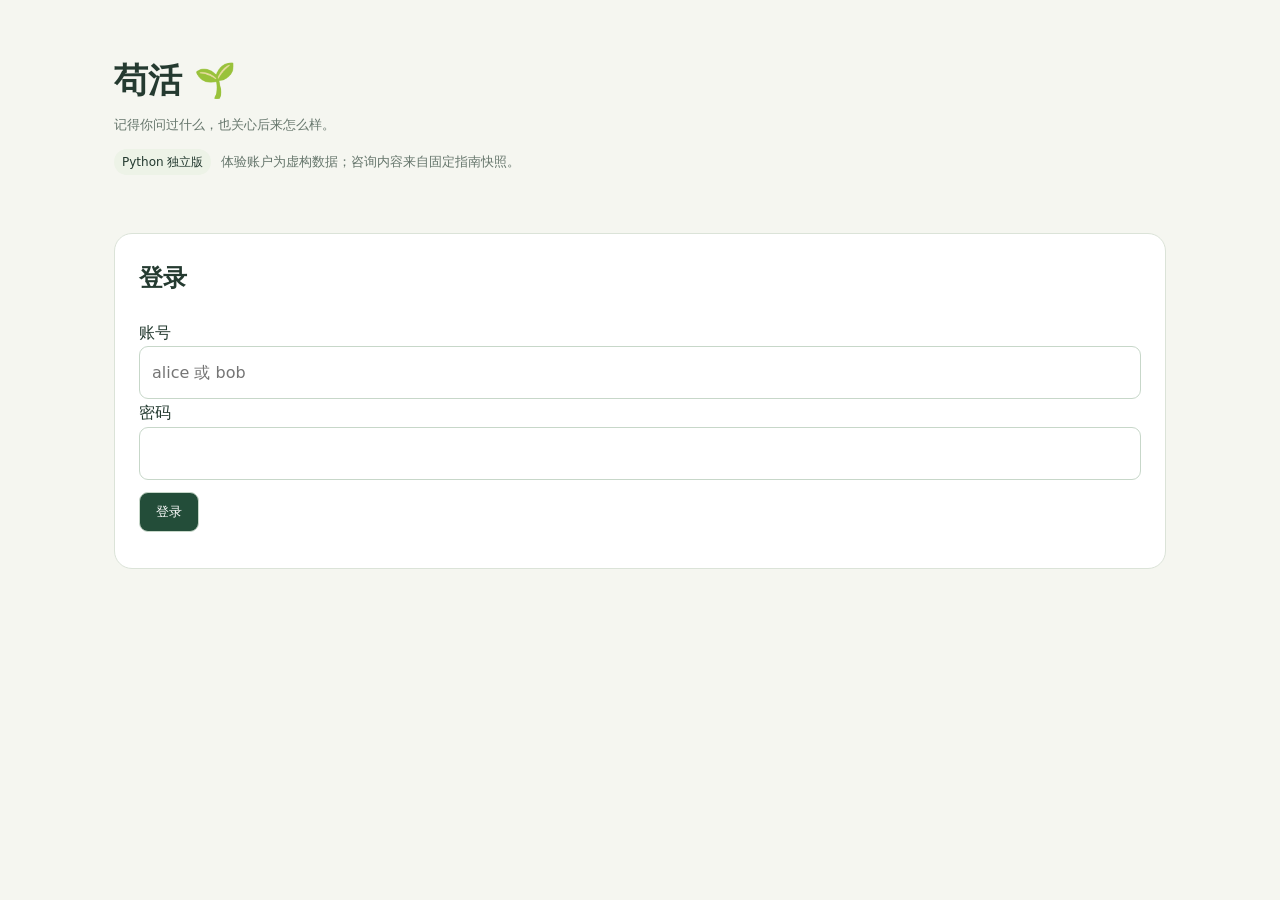
==== frontend/index.html @ 2ec7dc0a "Add standalone guide agent, team docs, CI and static preview Includes Python/FastAPI backend, two re" ====
<!doctype html>
<html lang="zh-CN"><meta charset="utf-8"><meta name="viewport" content="width=device-width,initial-scale=1">
<title>苟活 · 问题回访与会话记忆</title>
<style>
*{box-sizing:border-box}body{margin:0;background:#f5f6f0;color:#243a30;font:16px/1.7 system-ui,sans-serif}main{max-width:1100px;margin:28px auto;padding:24px}header{display:flex;justify-content:space-between;align-items:center;gap:20px}h1{font-size:34px;margin:0}h2{margin-top:0}small{color:#66766c}section{background:white;border:1px solid #dbe3d8;border-radius:18px;padding:24px;margin-top:22px}.grid{display:grid;grid-template-columns:1.15fr 1fr;gap:22px}button{padding:10px 16px;border:1px solid #c7d7c9;border-radius:9px;background:#eef5ea;color:#234d39;cursor:pointer}button.primary{background:#234d39;color:white}button:disabled{opacity:.5;cursor:wait}input,textarea,select{width:100%;padding:12px;font:inherit;border:1px solid #c7d7c9;border-radius:9px}textarea{min-height:90px}select{width:auto}.row{display:flex;gap:10px;align-items:center;flex-wrap:wrap;margin:12px 0}.row input{width:auto}#status{min-height:24px;color:#52634f}.memory,.followup{border-top:1px solid #e5ebe1;padding:14px 0}.pill{font-size:12px;background:#edf3e7;padding:3px 8px;border-radius:20px}label{display:block}a{color:#246c48}[hidden]{display:none!important}p{overflow-wrap:anywhere}@media(max-width:760px){main{margin:0;padding:16px}.grid{grid-template-columns:1fr}header{align-items:flex-start}h1{font-size:28px}}
</style>
<main><header><div><h1>苟活 🌱</h1><small>记得你问过什么，也关心后来怎么样。</small></div><div class="row"><span id="account"></span><button id="logout" hidden>退出登录</button></div></header>
<div class="row"><span class="pill">Python 独立版</span><small>体验账户为虚构数据；咨询内容来自固定指南快照。</small></div><div id="status" role="status"></div>
<section id="login"><h2>登录</h2><form id="loginform"><label for="username">账号</label><input id="username" autocomplete="username" placeholder="alice 或 bob"><label for="password">密码</label><input type="password" id="password" autocomplete="current-password"><div class="row"><button class="primary" type="submit">登录</button></div></form></section><div id="workspace" hidden><section><div class="row"><h2 style="margin:0">上次的问题，后来怎么样了？</h2><button id="refresh">刷新回访</button></div><small>先跟进问题进展，你需要时再继续问指南。</small><div id="home"><p>还没有需要回访的问题，先聊一个困扰吧。</p></div></section>
<div class="grid"><section><h2>说说你的困扰</h2><label for="query">你想解决什么？</label><textarea id="query" placeholder="例如：工作时老被手机通知打断，怎么改善？"></textarea><div id="linked" class="pill" hidden></div><div class="row"><button class="primary" id="ask">提问</button><button id="newchat">开始新会话</button></div><div id="chat"></div></section>
<section><h2>长期会话记忆</h2><label class="row"><input id="enabled" type="checkbox">自动保存每轮会话摘要</label><small>模型记录你明确表达的状态、问题和咨询过的指南，无需每次手动保存。摘要可以纠正或删除；关闭后停止读写。</small><div id="memories"></div><div id="editor" hidden><h3>纠正这条摘要</h3><label for="memory">会话摘要</label><textarea id="memory"></textarea><label for="problem">问题主题</label><input id="problem"><label for="user_state">用户状态</label><input id="user_state"><label for="problem_status">问题进展</label><select id="problem_status"><option value="unresolved">尚未解决</option><option value="resolved">已解决</option><option value="unknown">未说明</option></select><div class="row"><button id="save">保存纠正</button><button id="cancel">取消</button></div></div><div class="row"><button id="clear">清空记忆</button></div><small>每轮结束后生成新摘要；同一问题的更新会保留旧摘要，首页仅跟进最新且未解决的记录。</small></section></div>
<section><small>指南：HowToLiveBetter · CC BY 4.0 · 2026-10-12 固定快照，687 条。首页只回访问题，指南正文在你提问后查询。</small></section></div></main>
<script src="/app.js"></script></html>
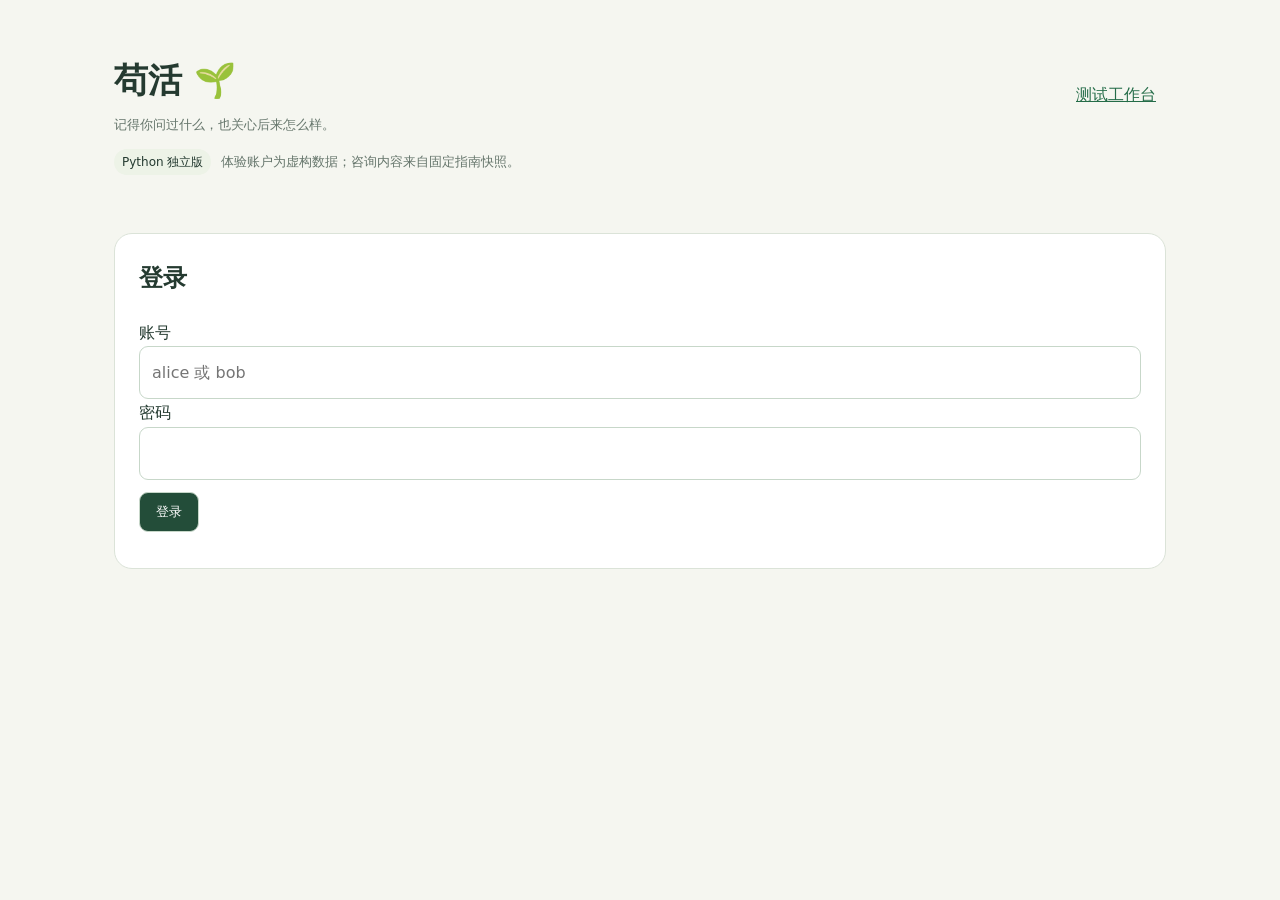
==== commit 82ad8878: "Add replaceable DeepSeek agent runtimes and isolated test workbench" ====
--- a/frontend/index.html
+++ b/frontend/index.html
@@ -4,7 +4,7 @@
 <style>
 *{box-sizing:border-box}body{margin:0;background:#f5f6f0;color:#243a30;font:16px/1.7 system-ui,sans-serif}main{max-width:1100px;margin:28px auto;padding:24px}header{display:flex;justify-content:space-between;align-items:center;gap:20px}h1{font-size:34px;margin:0}h2{margin-top:0}small{color:#66766c}section{background:white;border:1px solid #dbe3d8;border-radius:18px;padding:24px;margin-top:22px}.grid{display:grid;grid-template-columns:1.15fr 1fr;gap:22px}button{padding:10px 16px;border:1px solid #c7d7c9;border-radius:9px;background:#eef5ea;color:#234d39;cursor:pointer}button.primary{background:#234d39;color:white}button:disabled{opacity:.5;cursor:wait}input,textarea,select{width:100%;padding:12px;font:inherit;border:1px solid #c7d7c9;border-radius:9px}textarea{min-height:90px}select{width:auto}.row{display:flex;gap:10px;align-items:center;flex-wrap:wrap;margin:12px 0}.row input{width:auto}#status{min-height:24px;color:#52634f}.memory,.followup{border-top:1px solid #e5ebe1;padding:14px 0}.pill{font-size:12px;background:#edf3e7;padding:3px 8px;border-radius:20px}label{display:block}a{color:#246c48}[hidden]{display:none!important}p{overflow-wrap:anywhere}@media(max-width:760px){main{margin:0;padding:16px}.grid{grid-template-columns:1fr}header{align-items:flex-start}h1{font-size:28px}}
 </style>
-<main><header><div><h1>苟活 🌱</h1><small>记得你问过什么，也关心后来怎么样。</small></div><div class="row"><span id="account"></span><button id="logout" hidden>退出登录</button></div></header>
+<main><header><div><h1>苟活 🌱</h1><small>记得你问过什么，也关心后来怎么样。</small></div><div class="row"><a id="testbench-link" href="/workbench.html">测试工作台</a><span id="account"></span><button id="logout" hidden>退出登录</button></div></header>
 <div class="row"><span class="pill">Python 独立版</span><small>体验账户为虚构数据；咨询内容来自固定指南快照。</small></div><div id="status" role="status"></div>
 <section id="login"><h2>登录</h2><form id="loginform"><label for="username">账号</label><input id="username" autocomplete="username" placeholder="alice 或 bob"><label for="password">密码</label><input type="password" id="password" autocomplete="current-password"><div class="row"><button class="primary" type="submit">登录</button></div></form></section><div id="workspace" hidden><section><div class="row"><h2 style="margin:0">上次的问题，后来怎么样了？</h2><button id="refresh">刷新回访</button></div><small>先跟进问题进展，你需要时再继续问指南。</small><div id="home"><p>还没有需要回访的问题，先聊一个困扰吧。</p></div></section>
 <div class="grid"><section><h2>说说你的困扰</h2><label for="query">你想解决什么？</label><textarea id="query" placeholder="例如：工作时老被手机通知打断，怎么改善？"></textarea><div id="linked" class="pill" hidden></div><div class="row"><button class="primary" id="ask">提问</button><button id="newchat">开始新会话</button></div><div id="chat"></div></section>
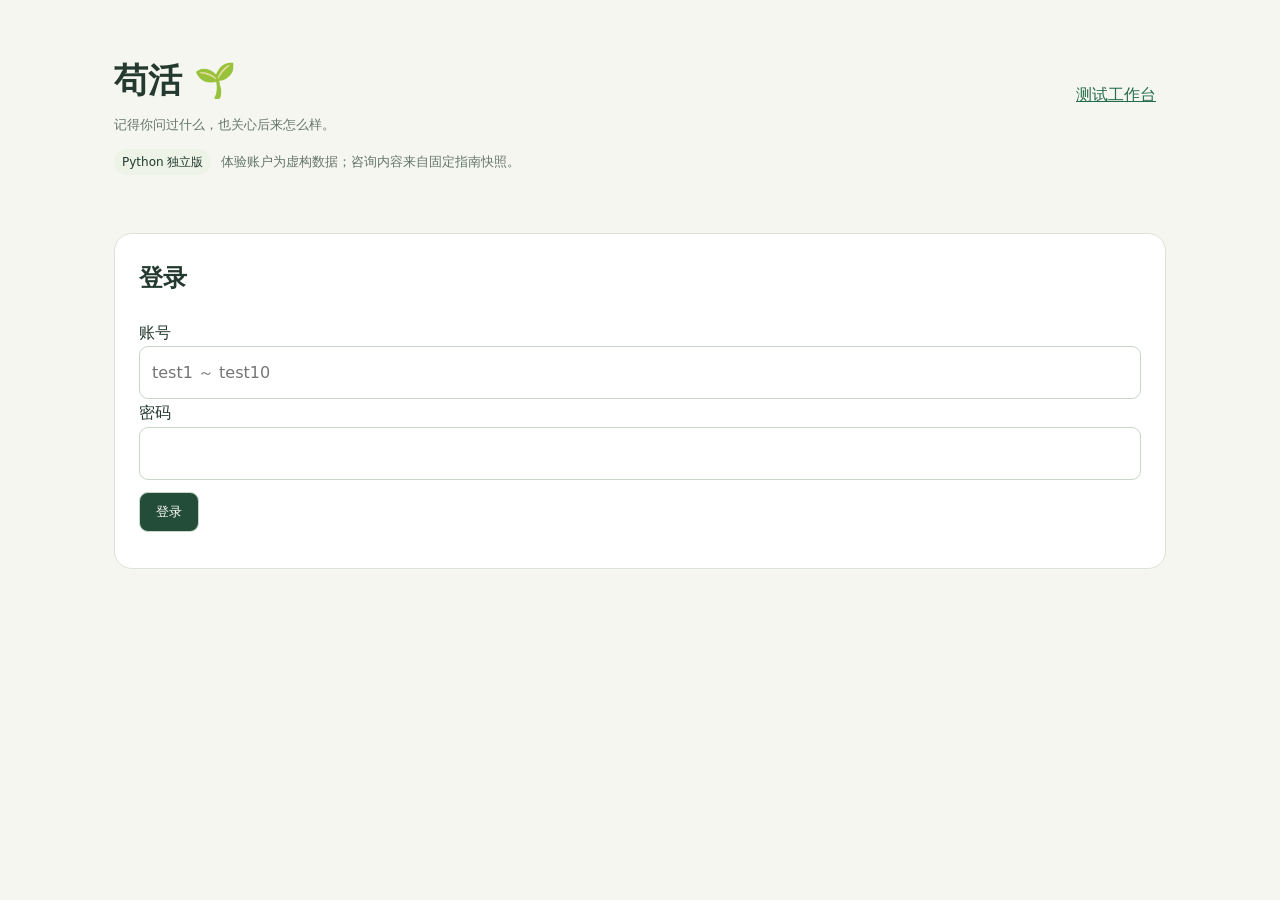
==== commit 272cf6dd: "Provision ten team test accounts from private configuration" ====
--- a/frontend/index.html
+++ b/frontend/index.html
@@ -6,7 +6,7 @@
 </style>
 <main><header><div><h1>苟活 🌱</h1><small>记得你问过什么，也关心后来怎么样。</small></div><div class="row"><a id="testbench-link" href="/workbench.html">测试工作台</a><span id="account"></span><button id="logout" hidden>退出登录</button></div></header>
 <div class="row"><span class="pill">Python 独立版</span><small>体验账户为虚构数据；咨询内容来自固定指南快照。</small></div><div id="status" role="status"></div>
-<section id="login"><h2>登录</h2><form id="loginform"><label for="username">账号</label><input id="username" autocomplete="username" placeholder="alice 或 bob"><label for="password">密码</label><input type="password" id="password" autocomplete="current-password"><div class="row"><button class="primary" type="submit">登录</button></div></form></section><div id="workspace" hidden><section><div class="row"><h2 style="margin:0">上次的问题，后来怎么样了？</h2><button id="refresh">刷新回访</button></div><small>先跟进问题进展，你需要时再继续问指南。</small><div id="home"><p>还没有需要回访的问题，先聊一个困扰吧。</p></div></section>
+<section id="login"><h2>登录</h2><form id="loginform"><label for="username">账号</label><input id="username" autocomplete="username" placeholder="test1 ～ test10"><label for="password">密码</label><input type="password" id="password" autocomplete="current-password"><div class="row"><button class="primary" type="submit">登录</button></div></form></section><div id="workspace" hidden><section><div class="row"><h2 style="margin:0">上次的问题，后来怎么样了？</h2><button id="refresh">刷新回访</button></div><small>先跟进问题进展，你需要时再继续问指南。</small><div id="home"><p>还没有需要回访的问题，先聊一个困扰吧。</p></div></section>
 <div class="grid"><section><h2>说说你的困扰</h2><label for="query">你想解决什么？</label><textarea id="query" placeholder="例如：工作时老被手机通知打断，怎么改善？"></textarea><div id="linked" class="pill" hidden></div><div class="row"><button class="primary" id="ask">提问</button><button id="newchat">开始新会话</button></div><div id="chat"></div></section>
 <section><h2>长期会话记忆</h2><label class="row"><input id="enabled" type="checkbox">自动保存每轮会话摘要</label><small>模型记录你明确表达的状态、问题和咨询过的指南，无需每次手动保存。摘要可以纠正或删除；关闭后停止读写。</small><div id="memories"></div><div id="editor" hidden><h3>纠正这条摘要</h3><label for="memory">会话摘要</label><textarea id="memory"></textarea><label for="problem">问题主题</label><input id="problem"><label for="user_state">用户状态</label><input id="user_state"><label for="problem_status">问题进展</label><select id="problem_status"><option value="unresolved">尚未解决</option><option value="resolved">已解决</option><option value="unknown">未说明</option></select><div class="row"><button id="save">保存纠正</button><button id="cancel">取消</button></div></div><div class="row"><button id="clear">清空记忆</button></div><small>每轮结束后生成新摘要；同一问题的更新会保留旧摘要，首页仅跟进最新且未解决的记录。</small></section></div>
 <section><small>指南：HowToLiveBetter · CC BY 4.0 · 2026-10-12 固定快照，687 条。首页只回访问题，指南正文在你提问后查询。</small></section></div></main>
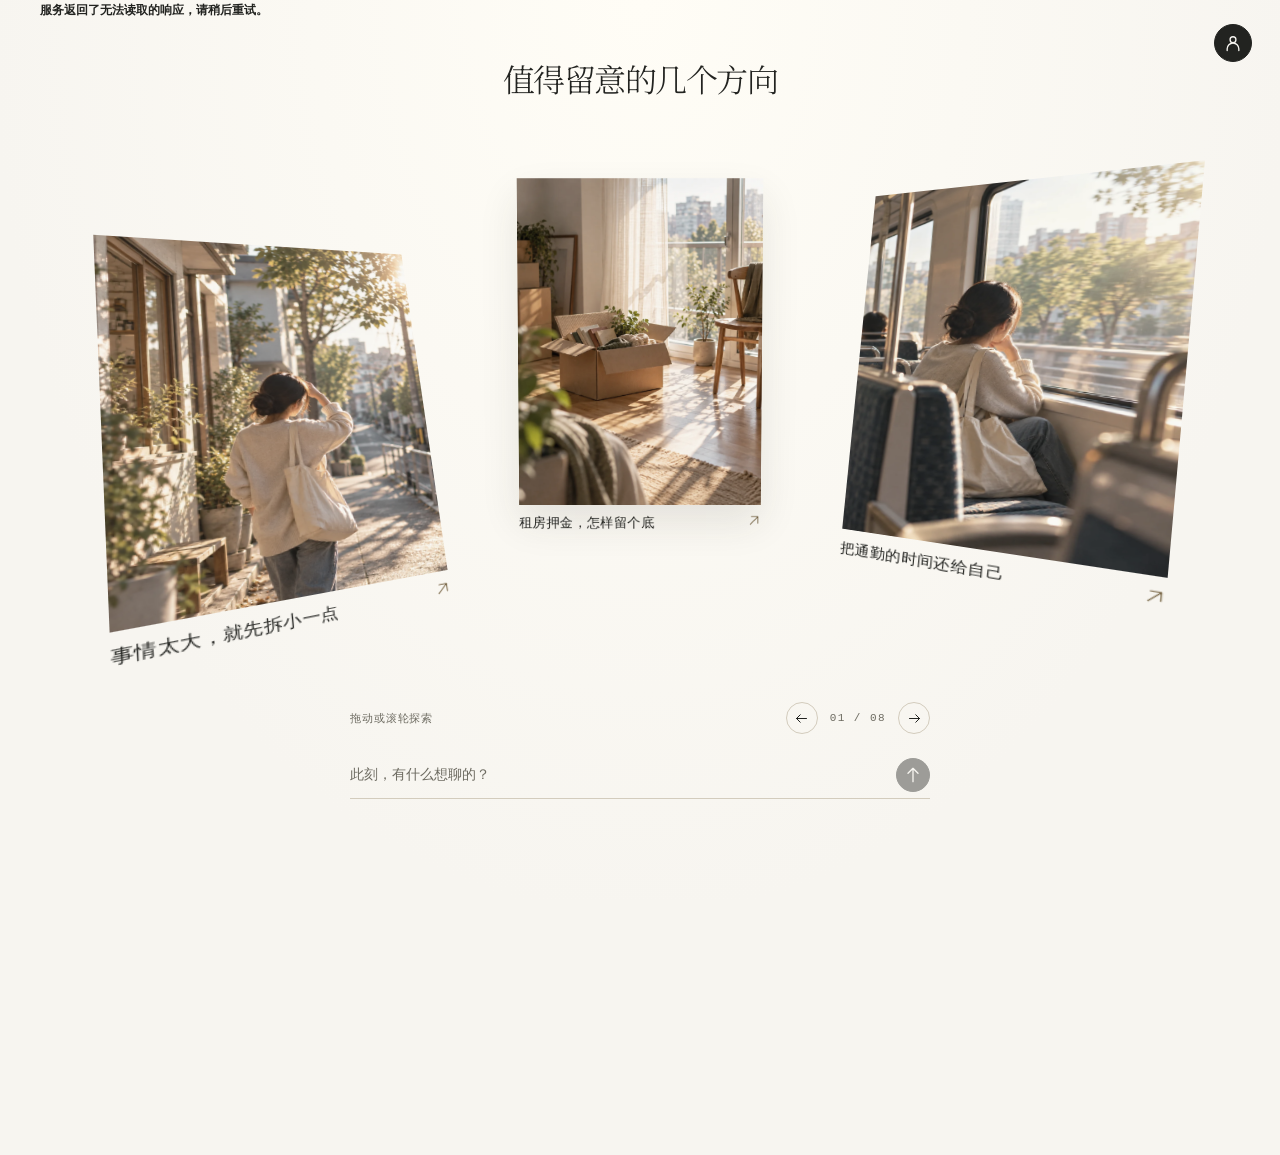
==== commit e6cf02e3: "Connect partner product UI to the SDK-backed guide flow" ====
--- a/frontend/index.html
+++ b/frontend/index.html
@@ -1,13 +1,56 @@
 <!doctype html>
-<html lang="zh-CN"><meta charset="utf-8"><meta name="viewport" content="width=device-width,initial-scale=1">
-<title>苟活 · 问题回访与会话记忆</title>
-<style>
-*{box-sizing:border-box}body{margin:0;background:#f5f6f0;color:#243a30;font:16px/1.7 system-ui,sans-serif}main{max-width:1100px;margin:28px auto;padding:24px}header{display:flex;justify-content:space-between;align-items:center;gap:20px}h1{font-size:34px;margin:0}h2{margin-top:0}small{color:#66766c}section{background:white;border:1px solid #dbe3d8;border-radius:18px;padding:24px;margin-top:22px}.grid{display:grid;grid-template-columns:1.15fr 1fr;gap:22px}button{padding:10px 16px;border:1px solid #c7d7c9;border-radius:9px;background:#eef5ea;color:#234d39;cursor:pointer}button.primary{background:#234d39;color:white}button:disabled{opacity:.5;cursor:wait}input,textarea,select{width:100%;padding:12px;font:inherit;border:1px solid #c7d7c9;border-radius:9px}textarea{min-height:90px}select{width:auto}.row{display:flex;gap:10px;align-items:center;flex-wrap:wrap;margin:12px 0}.row input{width:auto}#status{min-height:24px;color:#52634f}.memory,.followup{border-top:1px solid #e5ebe1;padding:14px 0}.pill{font-size:12px;background:#edf3e7;padding:3px 8px;border-radius:20px}label{display:block}a{color:#246c48}[hidden]{display:none!important}p{overflow-wrap:anywhere}@media(max-width:760px){main{margin:0;padding:16px}.grid{grid-template-columns:1fr}header{align-items:flex-start}h1{font-size:28px}}
-</style>
-<main><header><div><h1>苟活 🌱</h1><small>记得你问过什么，也关心后来怎么样。</small></div><div class="row"><a id="testbench-link" href="/workbench.html">测试工作台</a><span id="account"></span><button id="logout" hidden>退出登录</button></div></header>
-<div class="row"><span class="pill">Python 独立版</span><small>体验账户为虚构数据；咨询内容来自固定指南快照。</small></div><div id="status" role="status"></div>
-<section id="login"><h2>登录</h2><form id="loginform"><label for="username">账号</label><input id="username" autocomplete="username" placeholder="test1 ～ test10"><label for="password">密码</label><input type="password" id="password" autocomplete="current-password"><div class="row"><button class="primary" type="submit">登录</button></div></form></section><div id="workspace" hidden><section><div class="row"><h2 style="margin:0">上次的问题，后来怎么样了？</h2><button id="refresh">刷新回访</button></div><small>先跟进问题进展，你需要时再继续问指南。</small><div id="home"><p>还没有需要回访的问题，先聊一个困扰吧。</p></div></section>
-<div class="grid"><section><h2>说说你的困扰</h2><label for="query">你想解决什么？</label><textarea id="query" placeholder="例如：工作时老被手机通知打断，怎么改善？"></textarea><div id="linked" class="pill" hidden></div><div class="row"><button class="primary" id="ask">提问</button><button id="newchat">开始新会话</button></div><div id="chat"></div></section>
-<section><h2>长期会话记忆</h2><label class="row"><input id="enabled" type="checkbox">自动保存每轮会话摘要</label><small>模型记录你明确表达的状态、问题和咨询过的指南，无需每次手动保存。摘要可以纠正或删除；关闭后停止读写。</small><div id="memories"></div><div id="editor" hidden><h3>纠正这条摘要</h3><label for="memory">会话摘要</label><textarea id="memory"></textarea><label for="problem">问题主题</label><input id="problem"><label for="user_state">用户状态</label><input id="user_state"><label for="problem_status">问题进展</label><select id="problem_status"><option value="unresolved">尚未解决</option><option value="resolved">已解决</option><option value="unknown">未说明</option></select><div class="row"><button id="save">保存纠正</button><button id="cancel">取消</button></div></div><div class="row"><button id="clear">清空记忆</button></div><small>每轮结束后生成新摘要；同一问题的更新会保留旧摘要，首页仅跟进最新且未解决的记录。</small></section></div>
-<section><small>指南：HowToLiveBetter · CC BY 4.0 · 2026-10-12 固定快照，687 条。首页只回访问题，指南正文在你提问后查询。</small></section></div></main>
-<script src="/app.js"></script></html>
+<html lang="zh-CN">
+<head><meta charset="utf-8"><meta name="viewport" content="width=device-width,initial-scale=1"><title>苟活 · LifeOS</title><link rel="stylesheet" href="styles.css"></head>
+<body>
+<svg class="icon-sprite" xmlns="http://www.w3.org/2000/svg" aria-hidden="true"><defs>
+<symbol id="i-arch" viewBox="0 0 24 24"><path d="M5 21V10a7 7 0 0 1 14 0v11M9 21V10a3 3 0 0 1 6 0v11M3 21h18"/></symbol>
+<symbol id="i-user" viewBox="0 0 24 24"><circle cx="12" cy="8" r="3.5"/><path d="M5 21v-2a7 7 0 0 1 14 0v2"/></symbol>
+<symbol id="i-sidebar" viewBox="0 0 24 24"><rect x="3" y="3" width="18" height="18" rx="4"/><path d="M9 3v18"/></symbol>
+<symbol id="i-newchat" viewBox="0 0 24 24"><path d="M20 11.5a8 8 0 0 1-8 8H5l-3 2v-7a9 9 0 1 1 18-3Z"/><path d="M8 11h8m-4-4v8"/></symbol>
+<symbol id="i-menu" viewBox="0 0 24 24"><path d="M4 6h16M4 12h12M4 18h8"/></symbol>
+<symbol id="i-up" viewBox="0 0 24 24"><path d="M12 20V4m-6 6 6-6 6 6"/></symbol>
+<symbol id="i-down" viewBox="0 0 24 24"><path d="M12 4v16m-6-6 6 6 6-6"/></symbol>
+<symbol id="i-left" viewBox="0 0 24 24"><path d="M20 12H4m6-6-6 6 6 6"/></symbol>
+<symbol id="i-right" viewBox="0 0 24 24"><path d="M4 12h16m-6-6 6 6-6 6"/></symbol>
+<symbol id="i-diagonal" viewBox="0 0 24 24"><path d="M5 19 19 5M7 5h12v12"/></symbol>
+<symbol id="i-plus" viewBox="0 0 24 24"><path d="M12 5v14M5 12h14"/></symbol>
+<symbol id="i-more" viewBox="0 0 24 24"><circle cx="5" cy="12" r="1"/><circle cx="12" cy="12" r="1"/><circle cx="19" cy="12" r="1"/></symbol>
+<symbol id="i-close" viewBox="0 0 24 24"><path d="m6 6 12 12M6 18 18 6"/></symbol>
+</defs></svg>
+<a class="skip-link" href="#main-content">跳到主要内容</a>
+<div id="history-hover-zone" aria-hidden="true"></div>
+<aside id="history-panel" class="sidebar" aria-label="对话历史" hidden>
+<div class="section-heading"><a class="brand" href="#/today">LifeOS</a><button id="history-close" aria-label="收起对话历史">收起 <svg class="icon" aria-hidden="true"><use href="#i-left"/></svg></button></div>
+<button id="newchat" class="wide"><svg class="icon" aria-hidden="true"><use href="#i-newchat"/></svg>新对话</button>
+<label for="history-search">搜索对话</label><input id="history-search" type="search" placeholder="搜索对话" maxlength="100">
+<div id="topics"></div><p class="hint" id="history-note"></p>
+</aside>
+<button id="profile-entry" class="avatar" aria-label="个人档案与设置" title="个人档案与设置"><svg class="icon" aria-hidden="true"><use href="#i-user"/></svg></button>
+<main id="main-content" tabindex="-1">
+<header class="topbar"><div class="chat-toolbar"><button id="history-toggle" aria-expanded="false" aria-pressed="false" aria-controls="history-panel" aria-label="固定对话历史" title="固定对话历史"><svg class="icon" aria-hidden="true"><use href="#i-sidebar"/></svg></button><button id="header-newchat" aria-label="新对话" title="新对话"><svg class="icon" aria-hidden="true"><use href="#i-newchat"/></svg></button><h1 id="agent-title">新对话</h1><button id="conversation-menu" aria-label="当前对话操作"><svg class="icon" aria-hidden="true"><use href="#i-more"/></svg></button></div><a class="brand gallery-brand" href="#/today"><svg class="icon" aria-hidden="true"><use href="#i-arch"/></svg><span>LifeOS</span></a><div class="header-meta"><time id="local-date"></time><span id="environment" class="pill">生活指南</span></div></header>
+<div id="status" role="status" aria-live="polite" aria-atomic="true"></div>
+
+<section id="login" aria-label="登录" hidden><div class="section-heading"><h2>登录后开始聊</h2><button id="login-close" type="button" aria-label="稍后登录"><svg class="icon" aria-hidden="true"><use href="#i-close"/></svg></button></div><p class="hint">使用团队提供的体验账号。你刚才写下的问题会保留。</p><form id="loginform"><label for="username">账号</label><input id="username" autocomplete="username" required maxlength="100"><label for="password">密码</label><input id="password" type="password" autocomplete="current-password" required><button id="login-submit" type="submit" class="primary">登录</button></form></section>
+<section id="view-today" class="view home-view" aria-labelledby="today-title">
+<div class="home-heading"><h1 id="today-title">值得留意的几个方向</h1></div>
+<div id="home" aria-label="固定情境入口"></div><div id="pending-feedback"></div>
+<div class="gallery-navigation" aria-label="情境卡片切换"><span id="gallery-instruction" class="gallery-instruction" aria-hidden="true">拖动或滚轮探索</span><button id="cards-prev" class="icon-button" aria-label="上一个情境"><svg class="icon" aria-hidden="true"><use href="#i-left"/></svg></button><span id="gallery-count" role="status" aria-live="polite"></span><button id="cards-next" class="icon-button" aria-label="下一个情境"><svg class="icon" aria-hidden="true"><use href="#i-right"/></svg></button><button id="refresh-home" class="text-button" data-lock="true">刷新回访</button></div>
+<div class="home-entry">
+<form id="todayform" class="home-composer"><label class="sr-only" for="today-query">说说你正在经历的事</label><textarea id="today-query" rows="1" maxlength="2000" placeholder="此刻，有什么想聊的？"></textarea><button id="today-send" class="primary icon-button" type="submit" aria-label="发送并开始对话"><svg class="icon" aria-hidden="true"><use href="#i-up"/></svg></button></form>
+<button id="continue-latest" class="text-button" hidden><span>查看本页对话</span><svg class="icon" aria-hidden="true"><use href="#i-right"/></svg></button>
+</div>
+<section id="followups" class="followup-section" aria-label="问题回访"></section>
+</section>
+<section id="view-agent" class="view chat-view" hidden aria-labelledby="agent-title">
+<div class="section-heading chat-heading"><a href="#/today"><svg class="icon" aria-hidden="true"><use href="#i-left"/></svg>回到首页</a></div>
+<p id="chat-policy" class="hint"></p><div id="chat" role="log" aria-label="当前会话" aria-live="off" tabindex="0"></div>
+<form id="askform" class="input-card"><label class="sr-only" for="query">继续提问</label><textarea id="query" rows="2" maxlength="2000" placeholder="说说你正在经历的事…" aria-describedby="query-hint"></textarea><div class="row composer-actions"><small id="query-hint">Enter 发送，Shift + Enter 换行</small><button id="stop" type="button" hidden>停止</button><button id="ask" class="primary" type="submit" aria-label="发送" title="发送"><svg class="icon" aria-hidden="true"><use href="#i-up"/></svg></button></div></form>
+</section>
+<footer><span>HowToLiveBetter · CC BY 4.0</span><div id="preview-controls"></div></footer>
+</main>
+<dialog id="modal" aria-labelledby="modal-title"><form id="modal-form"><div class="section-heading"><h2 id="modal-title"></h2><button id="modal-close" type="button" aria-label="关闭对话框"><svg class="icon" aria-hidden="true"><use href="#i-close"/></svg></button></div><div id="modal-body"></div><p id="modal-error" role="alert"></p><div id="modal-actions" class="row"></div></form></dialog>
+<noscript>请开启 JavaScript 后使用。</noscript>
+<script src="api.js"></script><script src="ui.js"></script><script src="services.js"></script>
+<!-- Preview modules are injected only by scripts/build_preview.py. -->
+<script src="scenes.js"></script><script src="app.js"></script>
+</body></html>
--- a/frontend/styles.css
+++ b/frontend/styles.css
@@ -0,0 +1,468 @@
+/* LifeOS quiet gallery UI v1.0. One visual system across every state. */
+:root {
+  --paper:#f7f5f0; --paper-2:#f0ede6; --surface:#fffefa;
+  --accent:#786646; --accent-soft:#ded6c6; --danger:#85594d;
+  --ink:#222320; --ink-2:#53534b; --ink-3:#6d6b61; --ink-4:#777267;
+  --muted:var(--ink-3); --line:#e3ded4; --line-2:#d3ccbd; --soft:var(--paper-2);
+  --serif:"Noto Serif SC","Songti SC","STSong","Noto Serif CJK SC",Georgia,serif;
+  --sans:Inter,-apple-system,BlinkMacSystemFont,"PingFang SC","Microsoft YaHei",sans-serif;
+  --mono:"SFMono-Regular",Consolas,monospace;
+  --space-1:4px; --space-2:8px; --space-3:12px; --space-4:16px;
+  --space-5:24px; --space-6:32px; --space-7:40px; --space-8:48px;
+  --radius:3px; --sidebar:280px; --card-gap:40px;
+  --ease:cubic-bezier(.22,1,.36,1); --motion-fast:160ms; --motion-normal:320ms;
+  font:15px/1.7 var(--sans); color:var(--ink); background:var(--paper);
+  -webkit-font-smoothing:antialiased;
+}
+* { box-sizing:border-box; }
+[hidden] { display:none!important; }
+body { margin:0;background:radial-gradient(ellipse at 50% 0%,#fffdf6 0%,var(--paper) 72%);min-height:100dvh; }
+::selection { background:var(--accent-soft);color:var(--ink); }
+button,input,textarea,select { font:inherit;color:inherit; }
+button,a,input,textarea,select,summary,[tabindex] { outline-offset:4px; }
+:focus-visible { outline:2px solid var(--accent); }
+button {
+  display:inline-flex;align-items:center;justify-content:center;gap:8px;
+  min-height:36px;padding:7px 14px;border:1px solid var(--line-2);border-radius:var(--radius);
+  background:var(--surface);cursor:pointer;
+  transition:background var(--motion-fast),border-color var(--motion-fast),color var(--motion-fast);
+}
+button:hover { background:var(--paper-2);border-color:var(--ink-3); }
+button:disabled { opacity:.42;cursor:default; }
+button:disabled:hover { border-color:var(--line-2); }
+a { color:inherit;text-decoration:none;text-underline-offset:5px; }
+a:hover { text-decoration:underline; }
+h1,h2,h3,p { margin:0 0 12px; }
+h1,h2,h3 { font-family:var(--serif);font-weight:500; }
+h1 { font-size:38px;line-height:1.35; }
+h2 { font-size:24px;line-height:1.45; }
+h3 { font-size:21px;line-height:1.5; }
+input,textarea,select {
+  width:100%;border:1px solid var(--line-2);border-radius:var(--radius);
+  padding:10px 12px;background:var(--surface);
+}
+input::placeholder,textarea::placeholder { color:var(--ink-3); }
+textarea { resize:vertical;max-height:200px; }
+label { display:block;font-size:13px;color:var(--ink-2);margin:12px 0 6px; }
+small,.hint,.subtitle { color:var(--ink-3);font-size:13px;line-height:1.7; }
+.primary { background:var(--ink);color:var(--paper);border-color:var(--ink); }
+.primary:hover { background:#292929;border-color:#292929; }
+.danger { color:var(--danger);border-color:#cbb8ae;background:transparent; }
+.text-button { border-color:transparent;background:none;padding:4px 0;color:var(--ink-3); }
+.text-button:hover { background:none;border-color:transparent;color:var(--ink);text-decoration:underline;text-underline-offset:5px; }
+.row { display:flex;align-items:center;gap:12px;flex-wrap:wrap; }
+.wide { width:100%; }
+.section-heading { display:flex;align-items:center;justify-content:space-between;gap:16px;margin-bottom:24px; }
+.section-heading h1,.section-heading h2,.section-heading h3 { margin:0; }
+.brand { font:600 24px/1.3 var(--serif);letter-spacing:.01em; }
+.pill { display:inline-block;font:11px/1.5 var(--sans);padding:3px 7px;border:1px solid var(--line);color:var(--ink-3); }
+.icon { display:inline-block;flex:none;width:20px;height:20px;fill:none;stroke:currentColor;stroke-width:1.6;stroke-linecap:round;stroke-linejoin:round; }
+.icon-sprite { position:absolute;width:0;height:0;overflow:hidden; }
+.icon-button { width:36px;height:36px;min-height:36px;padding:7px;border-radius:50%; }
+.sr-only,.skip-link:not(:focus) { position:absolute;width:1px;height:1px;padding:0;overflow:hidden;clip:rect(0,0,0,0);white-space:nowrap; }
+.skip-link:focus { position:fixed;z-index:99;top:8px;left:8px;padding:8px;background:var(--paper); }
+
+/* Shell and history share the same paper, type and action hierarchy. */
+main { padding:0 var(--space-8) 18px;max-width:1680px;margin:auto; }
+.topbar { position:relative;height:82px;display:flex;align-items:center;justify-content:space-between;gap:24px; }
+.topbar .brand { position:absolute;left:50%;transform:translateX(-50%); }.gallery-brand { display:flex;align-items:center;gap:10px;font-weight:500; }.gallery-brand .icon { width:25px;height:29px;color:var(--accent);stroke-width:1; }
+.topbar>button { border:0;background:none;padding:8px 0;font-weight:500; }
+.header-meta { display:flex;align-items:end;flex-direction:column;gap:5px;margin-left:auto; }
+#local-date { font:12px/1.5 var(--mono);color:var(--ink-3); }
+#environment { border:0;padding:0;font-size:10px;color:var(--ink-3); }
+#status { max-width:1280px;margin:auto;min-height:18px;font-size:12px;color:var(--ink-3); }
+#status[data-tone="error"] { color:var(--ink);font-weight:600; }
+.avatar { position:fixed;z-index:4;bottom:30px;left:32px;background:var(--ink);color:var(--paper);width:42px;height:42px;padding:10px;border-radius:50%;border-color:var(--ink); }
+.avatar:hover { background:#292929;color:var(--paper); }
+.sidebar { position:fixed;top:0;bottom:0;left:0;width:var(--sidebar);background:var(--paper-2);border-right:1px solid var(--line);padding:28px 22px 88px;overflow:auto;z-index:3; }
+.sidebar .brand { font-size:22px; }
+.sidebar #history-close { border:0;padding:4px;font-size:12px; }
+.sidebar .wide { justify-content:flex-start;margin-bottom:16px; }
+.sidebar input { background:var(--paper);margin-bottom:12px; }
+body.history-open main { margin-left:var(--sidebar); }
+.history-group { margin:20px 0; }
+.history-group summary { font-size:12px;color:var(--ink-3);cursor:pointer; }
+.topic-row { padding:12px 8px;border-left:1px solid transparent;margin:4px 0; }
+.topic-row.active { background:#e8e3d8;border-left-color:var(--accent); }
+.topic-row button { width:100%;display:block;text-align:left;border:0;background:none;padding:0;font-size:13px;overflow-wrap:anywhere; }
+.topic-row small { display:block;font-size:11px; }
+
+/* Focus gallery: quiet depth, readable captions and explicit navigation. */
+.view { max-width:1200px;margin:auto; }
+.home-view { position:relative;padding-top:8px; }
+.home-heading { text-align:center;margin:0 auto 18px; }
+.eyebrow { font:11px/1.6 var(--sans);letter-spacing:.32em;color:var(--accent);margin:0 0 12px; }
+.home-heading h1 { font-size:42px;line-height:1.35;font-weight:500;letter-spacing:.025em; }
+.home-heading .subtitle { font-size:13px;margin:12px 0 0;color:var(--ink-3); }
+#home { min-height:180px; }
+.card-track.focus-gallery {
+  position:relative;display:block;overflow:hidden;width:100%;height:455px;
+  padding:10px 0 0;isolation:isolate;scrollbar-width:none;
+}
+.focus-gallery::before {
+  content:"";position:absolute;z-index:-1;left:50%;top:4px;transform:translateX(-50%);
+  width:430px;height:342px;border:1px solid #b9ac8e24;border-bottom:0;
+  border-radius:220px 220px 0 0;
+  background:radial-gradient(ellipse at 50% 16%,#fffdfa99 0%,transparent 70%);
+}
+.radar-card {
+  position:absolute;top:8px;left:50%;width:264px;min-width:0;
+  transform:translateX(-50%);transform-origin:50% 30%;
+  transition:transform 700ms var(--ease),opacity 450ms var(--ease);
+}
+.radar-card[data-position="center"] { z-index:3;transform:translateX(-50%); }
+.radar-card[data-position="left"] { z-index:1;transform:translateX(calc(-50% - 330px)) translateY(28px) rotate(-3deg) scale(.88); }
+.radar-card[data-position="right"] { z-index:1;transform:translateX(calc(-50% + 330px)) translateY(28px) rotate(3deg) scale(.88); }
+.radar-card[data-position="outside"] { opacity:0;visibility:hidden;pointer-events:none;transform:translateX(-50%) scale(.8); }
+.card-index { display:block;text-align:center;font:10px/1.5 var(--mono);letter-spacing:.14em;color:var(--accent);margin:0 0 10px; }
+.card-open { display:block;width:100%;border:0;padding:0;text-align:left;background:none; }
+.card-open:hover { background:none; }
+.card-cover {
+  position:relative;width:100%;height:304px;overflow:hidden;background:var(--paper-2);
+  border-radius:var(--radius);box-shadow:0 16px 34px #332d2211;
+}
+.card-cover::after { content:"";position:absolute;inset:7px;border:1px solid #fffaf048;pointer-events:none; }
+.card-cover img {
+  display:block;width:100%;height:100%;object-fit:cover;
+  filter:saturate(.55) contrast(.96);transition:filter 650ms var(--ease),transform 650ms var(--ease);
+}
+.radar-card[data-position="center"] .card-cover { box-shadow:0 22px 44px #332d221b; }
+.radar-card[data-position="center"] .card-cover img { filter:saturate(.74) contrast(.97); }
+.card-open:hover img,.card-open:focus-visible img { transform:scale(1.025);filter:saturate(.85) contrast(1); }
+.card-heading { display:flex;align-items:baseline;justify-content:space-between;gap:16px;margin-top:15px; }
+.card-heading h3 { margin:0;font-size:23px;font-weight:500;letter-spacing:.025em; }
+.card-heading .icon { width:16px;height:16px;color:var(--accent);transition:transform var(--motion-normal) var(--ease); }
+.card-open:hover .card-heading .icon { transform:translate(2px,-2px); }
+.radar-card>.hint { margin:7px 0 0;font-size:12px; }
+.card-dismiss { font-size:11px;min-height:24px;margin-top:3px; }
+.gallery-navigation { display:flex;align-items:center;justify-content:center;gap:18px;min-height:34px;position:relative;margin:4px 0 14px; }
+.gallery-navigation .icon-button { width:32px;height:32px;min-height:32px;border:1px solid var(--line-2);background:transparent;padding:7px; }
+.gallery-navigation .icon { width:15px;height:15px; }
+#gallery-count { font:10px/1.5 var(--mono);color:var(--accent);letter-spacing:.13em;min-width:60px;text-align:center; }
+#refresh-home { position:absolute;right:8px;font-size:11px;min-height:28px; }
+.home-composer {
+  display:flex;align-items:center;gap:16px;width:min(580px,100%);margin:12px auto 7px;
+  border:1px solid var(--line-2);border-radius:3px;padding:8px 10px 8px 18px;
+  background:#fffefa99;box-shadow:0 8px 20px #332d2205;transition:border-color var(--motion-normal),box-shadow var(--motion-normal);
+}
+.home-composer:focus-within { border-color:var(--accent);box-shadow:0 0 0 3px #89754f10; }
+.home-composer textarea { border:0;resize:none;background:none;padding:5px 0;line-height:1.7;font-size:14px; }
+.home-composer textarea:focus-visible { outline:none; }
+.home-composer .icon-button { flex:none;width:34px;height:34px;min-height:34px; }
+.home-view>#continue-latest { display:flex;margin:0 auto;font-size:11px;min-height:28px; }
+.skeleton { background:#e7e2d8;animation:skeleton-pulse 1600ms ease-in-out infinite alternate; }
+.skeleton-line { height:9px;background:#e7e2d8;margin:18px auto;width:65%; }
+@keyframes skeleton-pulse { to { background:#f2eee6; } }
+.loading-gallery .radar-card:nth-child(1) { transform:translateX(-50%); }
+.loading-gallery .radar-card:nth-child(2) { transform:translateX(calc(-50% - 330px)) translateY(28px) rotate(-3deg) scale(.88); }
+.loading-gallery .radar-card:nth-child(3) { transform:translateX(calc(-50% + 330px)) translateY(28px) rotate(3deg) scale(.88); }
+
+/* Conversation and detail reading use the same editorial hierarchy. */
+.chat-view { max-width:820px;height:calc(100dvh - 146px);min-height:455px;display:flex;flex-direction:column;padding-top:12px; }
+.chat-heading { margin-bottom:12px; }
+.chat-heading h1 { font-size:26px;overflow:hidden;text-overflow:ellipsis;white-space:nowrap; }
+.chat-heading>a { display:flex;align-items:center;gap:6px;flex:none;font-size:12px;color:var(--ink-3); }
+.chat-heading button { border-color:transparent; }
+.chat-view>#chat-policy { margin:0 0 10px;font-size:12px; }
+#chat { flex:1;overflow:auto;overflow-anchor:none;min-height:100px;padding:16px 8px 24px;scrollbar-width:thin; }
+.turn { margin-bottom:32px; }
+.question { background:#eeebe3;border:1px solid transparent;border-radius:var(--radius);padding:18px 22px;margin-bottom:22px; }
+.question p { white-space:pre-wrap;overflow-wrap:anywhere;margin:6px 0 0; }
+.speaker { font:11px/1.5 var(--mono);color:var(--ink-3); }
+.answer { padding:0 18px 0 22px;border-left:1px solid #b9ac8e55;line-height:1.95; }
+.answer p { white-space:pre-wrap;overflow-wrap:anywhere; }
+.answer .row { margin-top:16px; }
+.answer .text-button { font-size:12px;padding:4px 0; }
+.summary-note { font-size:12px;color:var(--ink-3); }
+.pending { color:var(--ink-3); }
+.input-card { border:1px solid var(--line-2);padding:12px 16px;border-radius:var(--radius);background:var(--surface);box-shadow:0 10px 28px #332d2207; }
+.input-card:focus-within { border-color:var(--accent); }
+.input-card textarea { background:transparent;border:0;padding:4px;resize:none; }
+.input-card textarea:focus-visible { outline:none; }
+.composer-actions { justify-content:space-between;margin-top:4px; }
+.composer-actions small { font-size:11px; }
+.resume-card,.notice,.empty { padding:20px;background:var(--paper-2);border:1px solid var(--line);border-radius:var(--radius);margin:8px 0 24px; }
+.resume-card h3 { font-size:20px; }
+.resume-card .text-button { font-size:12px; }
+.error { font-weight:600;color:var(--ink); }
+.notice.error { border-left:2px solid var(--ink); }
+
+/* Native dialog and profile drawer: shared focus, close and action treatments. */
+dialog { border:1px solid var(--line-2);border-radius:var(--radius);padding:28px;width:min(660px,90vw);max-height:88vh;overflow:auto;background:var(--paper);color:var(--ink);box-shadow:0 28px 90px #25211724; }
+dialog::backdrop { background:#25211744;backdrop-filter:blur(4px); }
+dialog.profile-dialog { position:fixed;left:auto;right:32px;top:88px;bottom:auto;margin:0;width:430px;max-height:calc(100vh - 120px); }
+#modal-close { border:0;background:none;padding:5px;min-width:32px; }
+#modal-actions { justify-content:flex-end;margin-top:24px;padding-top:20px;border-top:1px solid var(--line); }
+#modal-error { font-size:13px;font-weight:600;margin-top:16px; }
+#modal-error:empty { display:none; }
+.memory { border:1px solid var(--line-2);background:var(--surface);padding:18px 20px;margin-bottom:12px;border-radius:var(--radius); }
+.memory h3 { margin:0;font-size:21px; }
+.memory .section-heading { margin-bottom:8px; }
+.memory .text-button { font-size:12px;padding:2px 0; }
+.profile-info { border-top:1px solid var(--line);margin-top:28px;padding-top:20px; }
+.profile-info>p:first-child { font:12px/1.5 var(--mono);color:var(--ink-2); }
+.guide-card { background:var(--surface);padding:20px;border:1px solid var(--line);margin:16px 0; }
+.guide-card h3 { font-size:21px; }
+.guide-card details { margin-top:16px; }
+.guide-card a { font-size:12px;text-decoration:underline;overflow-wrap:anywhere; }
+.guide-card dl { margin:16px 0 0; }
+.guide-card dt { font-weight:600;font-size:13px;margin-top:12px; }
+.guide-card dd { margin:4px 0 0;color:var(--ink-2);font-size:13px; }
+#modal-body>details { padding:12px 0; }
+summary { cursor:pointer; }
+#pending-feedback .notice { display:flex;align-items:center;justify-content:space-between;gap:16px;font-size:12px; }
+#login { max-width:380px;margin:40px auto; }
+#login button { margin-top:20px; }
+footer { display:flex;justify-content:center;align-items:start;gap:28px;max-width:1280px;margin:20px auto 0;font-size:10px;color:var(--ink-4); }
+#preview-controls { font-size:11px;text-align:left; }
+#preview-controls details { max-width:900px; }
+#preview-controls .row { padding:12px 0; }
+#preview-controls select { width:auto;max-width:220px;font-size:12px;padding:6px; }
+#preview-controls label { font-size:11px; }
+#preview-controls summary { padding:0; }
+
+/* Desktop window sizing; no separate mobile feature scope. */
+@media(min-width:1600px) { .home-view { padding-top:20px; }.home-heading { margin-bottom:22px; }.card-track.focus-gallery { height:470px; }.card-cover { height:330px; }.radar-card { width:280px; } }
+@media(max-width:1100px) { main { padding-left:28px;padding-right:28px; }.radar-card { width:238px; }.radar-card[data-position="left"] { transform:translateX(calc(-50% - 265px)) translateY(28px) rotate(-3deg) scale(.85); }.radar-card[data-position="right"] { transform:translateX(calc(-50% + 265px)) translateY(28px) rotate(3deg) scale(.85); }.header-meta { max-width:160px; } }
+@media(max-height:820px) { .topbar { height:72px; }.home-heading h1 { font-size:36px; }.home-view { padding-top:4px; }.home-heading { margin-bottom:12px; }.card-track.focus-gallery { height:420px; }.card-cover { height:270px; }.home-composer { margin-top:8px; }.chat-view { height:calc(100dvh - 136px); } }
+@media(max-height:730px) { .home-heading .eyebrow { margin-bottom:6px; }.home-heading h1 { font-size:32px; }.card-track.focus-gallery { height:385px; }.card-cover { height:240px; }.gallery-navigation { margin-bottom:8px; } }
+@media(prefers-reduced-motion:reduce) { *,*::before,*::after { animation:none!important;transition:none!important;scroll-behavior:auto!important; }.radar-card[data-position="left"] { transform:translateX(calc(-50% - 290px)); }.radar-card[data-position="right"] { transform:translateX(calc(-50% + 290px)); } }
+
+/* Continuous perspective orbit. Each real recommendation stays a single DOM card. */
+.card-track.orbit-gallery { perspective:1100px;perspective-origin:50% 38%;touch-action:pan-y;cursor:grab; }
+.orbit-gallery .radar-card { transition:none;visibility:visible;pointer-events:auto;transform-origin:50% 45%;backface-visibility:hidden; }
+.orbit-gallery .card-open { cursor:grab; }
+.orbit-gallery .card-cover img { user-select:none;-webkit-user-drag:none; }
+.orbit-gallery.is-dragging,.orbit-gallery.is-dragging .card-open { cursor:grabbing;user-select:none; }
+.orbit-gallery[data-moving="true"] .card-open:hover img { transform:none; }
+.orbit-gallery::before { width:460px;opacity:.65; }
+@media(prefers-reduced-motion:reduce) { .card-track.orbit-gallery,.orbit-gallery .card-open { cursor:pointer; } }
+
+.gallery-instruction { position:absolute;left:8px;font-size:10px;letter-spacing:.08em;color:var(--ink-3); }
+@media(prefers-reduced-motion:reduce) { .gallery-instruction { display:none; } }
+
+/* Wide opening ring v1.2: full-screen movement and exact 3:4 image planes. */
+body.home-active main { max-width:none;padding-left:0;padding-right:0; }
+body.home-active .topbar { height:56px;margin:0 40px; }
+body.home-active .gallery-brand,body.home-active .header-meta,.home-heading .eyebrow { display:none; }
+body.home-active #status { padding:0 40px; }
+body.home-active #status:empty { min-height:0; }
+.home-view { max-width:none;padding-top:0; }
+.home-heading { margin:0 auto 8px;padding:5px 24px 0; }
+.home-heading h1 { font-size:clamp(32px,3vw,42px); }
+.home-heading .subtitle { margin-top:8px; }
+.card-track.orbit-gallery { height:clamp(390px,calc(100dvh - 330px),650px);perspective:1600px;perspective-origin:50% 42%;padding:0; }
+.orbit-gallery::before { display:none; }
+.orbit-gallery .radar-card { top:22px;width:calc(clamp(240px,calc(100dvh - 510px),420px) * .75);transform-origin:50% 50%; }
+.orbit-gallery .card-cover { height:auto;aspect-ratio:3/4;border-radius:0;box-shadow:none; }
+.orbit-gallery .card-cover::after { display:none; }
+.orbit-gallery .card-cover img { filter:saturate(.75) contrast(.97); }
+.orbit-gallery .card-index { margin-bottom:5px; }
+.orbit-gallery .card-heading { margin-top:10px; }
+.orbit-gallery .card-heading h3 { font-size:23px; }
+.orbit-gallery .radar-card>.hint { margin-top:4px; }
+.orbit-gallery .card-dismiss { margin-top:0; }
+.gallery-navigation { position:absolute!important;width:1px!important;height:1px!important;min-height:0!important;overflow:hidden!important;clip-path:inset(50%);margin:0!important; }
+.gallery-navigation:focus-within { position:relative!important;width:auto!important;height:auto!important;min-height:34px!important;clip-path:none;overflow:visible!important; }
+.gallery-navigation:focus-within .gallery-instruction { display:none; }
+.home-composer { width:min(580px,calc(100% - 96px));margin:0 auto 3px;padding:6px 0;border:0;border-bottom:1px solid var(--line-2);border-radius:0;background:none;box-shadow:none; }
+.home-composer:focus-within { border-bottom-color:var(--accent);box-shadow:none; }
+body.home-active footer { display:none; }
+body.history-open .topbar #history-toggle { visibility:hidden; }
+body.history-open .sidebar .avatar { position:absolute;bottom:24px;left:22px; }
+@media(max-height:760px) { .orbit-gallery .radar-card { top:12px; }.orbit-gallery .card-heading h3 { font-size:21px; }.card-track.orbit-gallery { height:400px; } }
+
+@media(max-height:760px) { .card-track.orbit-gallery { height:430px; } }
+
+.orbit-gallery .radar-card[data-caption="hide"] .card-heading,.orbit-gallery .radar-card[data-caption="hide"]>.hint,.orbit-gallery .radar-card[data-caption="hide"] .card-dismiss { visibility:hidden;pointer-events:none; }
+.orbit-gallery .radar-card:not([data-position="center"]) .card-dismiss { visibility:hidden;pointer-events:none; }
+
+/* Reference typography and calibrated camera projection v1.3. */
+@font-face { font-family:LifeHeading;src:url('assets/fonts/noto-serif-sc-heading.ttf') format('truetype');font-weight:300;font-style:normal;font-display:swap; }
+body.home-active .topbar,body.home-active #history-panel,body.home-active #profile-entry { display:none!important; }
+.home-view { padding-top:42px!important; }
+.home-heading { width:100%;margin:0 auto 20px;padding:0 24px;text-align:center; }
+.home-heading h1 { width:100%;font-family:LifeHeading,'Noto Serif SC',serif;font-size:56px!important;font-weight:300;line-height:1.15;letter-spacing:-1.5px;text-align:center; }
+.card-track.orbit-gallery { perspective:none; }
+.orbit-gallery .radar-card { left:0;top:0!important;transform-origin:0 0; }
+.orbit-gallery .card-cover img { transform:none!important; }
+.home-view>#continue-latest { margin-top:5px; }
+@media(max-height:760px) { .home-view { padding-top:28px!important; } }
+
+/* User-approved original orbit: heading and bottom entry spacing only. */
+.home-view { padding-top:106px!important; }
+.home-heading { position:absolute;top:40px;left:0;width:100%;margin:0;padding:0 24px;text-align:center; }
+.home-heading h1 { font-size:40px!important; }
+.home-entry { position:fixed;left:50%;bottom:56px;transform:translateX(-50%);width:min(580px,calc(100% - 96px));z-index:2; }
+.home-entry .home-composer { width:100%;margin:0 auto 3px; }
+.home-entry>#continue-latest { display:flex;margin:5px auto 0;font-size:11px;min-height:28px; }
+/* B03: use the existing gap below the orbit instead of cutting off its captions.
+   Keep the exact camera, track dimensions, card transforms and horizontal clipping. */
+.card-track.orbit-gallery {
+  overflow:visible;
+  clip-path:inset(0 0 -100dvh 0);
+}
+
+/* B04: requested typography and a 16px downward gallery offset only. */
+.home-heading h1 { font-size:32px!important; }
+.orbit-gallery .card-heading h3 { font-size:16px; }
+.orbit-gallery .card-dismiss { font-size:12px; }
+.card-track.orbit-gallery { transform:translateY(16px); }
+
+/* B05: chat header cleanup and text-only history collapse states. */
+body:not(.home-active) .topbar .gallery-brand,
+body:not(.home-active) .topbar .header-meta { display:none; }
+.sidebar #history-close { background:transparent;color:var(--ink-3); }
+.sidebar #history-close:hover { background:transparent;color:var(--ink); }
+.sidebar #history-close:active { background:transparent;color:var(--accent); }
+.sidebar #history-close:focus-visible { background:transparent;outline:2px solid var(--accent); }
+
+/* B06: Kimi-inspired conversation structure; LifeOS palette and existing features. */
+body:not(.home-active) main { height:100dvh;max-width:none;padding:0 32px;display:flex;flex-direction:column;margin-left:0;transition:margin-left 220ms var(--ease); }
+body.history-pinned:not(.home-active) main { margin-left:var(--sidebar); }
+body:not(.home-active) .topbar { flex:none;height:64px;margin:0; }
+.chat-toolbar { display:flex;align-items:center;gap:8px;width:100%;min-width:0;padding-left:48px; }
+body.history-pinned .chat-toolbar { padding-left:0; }
+.chat-toolbar>button { width:34px;height:34px;min-height:34px;border:0;padding:7px;background:transparent;border-radius:8px; }
+.chat-toolbar>button:hover { background:var(--paper-2); }
+.chat-toolbar>button:active { background:var(--accent-soft); }
+.chat-toolbar #agent-title { min-width:0;margin:0;font:500 16px/1.5 var(--sans);white-space:nowrap;overflow:hidden;text-overflow:ellipsis; }
+.chat-toolbar #conversation-menu { margin-left:auto; }
+body:not(.home-active) .topbar #history-toggle { position:fixed;top:15px;left:16px;z-index:25;visibility:visible; }
+#history-hover-zone { position:fixed;left:0;top:54px;bottom:0;width:16px;z-index:15; }
+body.home-active #history-hover-zone,body.history-pinned #history-hover-zone { display:none; }
+body:not(.home-active) .sidebar { z-index:20;padding:18px 16px 80px; }
+.sidebar>.section-heading { min-height:34px;margin-bottom:20px; }
+.sidebar>.section-heading>.brand { margin-left:40px;font-size:19px; }
+body.history-preview .sidebar { box-shadow:12px 0 32px #332d2212; }
+body.history-preview #profile-entry { position:absolute; }
+.sidebar #history-close { border-radius:8px; }
+.sidebar #newchat { border:0;border-radius:10px;background:transparent;justify-content:flex-start;padding:9px 12px; }
+.sidebar #newchat:hover { background:var(--accent-soft); }
+.sidebar #history-search { border-radius:10px;font-size:13px;padding:9px 12px; }
+.sidebar .topic-row { border-radius:8px; }
+.sidebar .topic-row:hover { background:var(--accent-soft); }
+body:not(.home-active) #status { flex:none;width:100%;max-width:820px; }
+body:not(.home-active) #status:empty { min-height:0; }
+body:not(.home-active) .chat-view { flex:1;min-height:0;height:auto;width:100%;max-width:820px;padding:4px 0 8px; }
+.chat-heading { flex:none;min-height:24px;margin-bottom:8px; }
+.chat-view>#chat-policy { flex:none;font-size:11px; }
+body:not(.home-active) #chat { padding:20px 8px 24px; }
+body:not(.home-active) .question { width:fit-content;max-width:86%;margin-left:auto;padding:14px 18px;border-radius:18px;background:var(--paper-2); }
+body:not(.home-active) .answer { border-left:0;padding:0 8px; }
+body:not(.home-active) .input-card { flex:none;border-radius:24px;padding:14px 18px 12px;background:var(--surface);box-shadow:0 6px 22px #332d2208; }
+body:not(.home-active) .input-card textarea { min-height:62px;max-height:180px;padding:4px 2px;font-size:14px;line-height:1.7; }
+body:not(.home-active) .input-card .composer-actions { margin-top:6px; }
+body:not(.home-active) #ask { width:36px;height:36px;min-height:36px;padding:8px;border-radius:50%; }
+body:not(.home-active) footer { flex:none;margin:6px auto 10px;font-size:10px; }
+@media(max-width:900px) { body:not(.home-active) main { padding:0 24px; } }
+@media(prefers-reduced-motion:reduce) { body:not(.home-active) main { transition:none; } }
+
+/* B07: shared visual foundations; homepage content and behavior remain untouched. */
+:root {
+  --ui-type-title:20px; --ui-type-section:16px; --ui-type-body:15px;
+  --ui-type-control:14px; --ui-type-caption:12px;
+  --ui-radius-control:8px; --ui-radius-item:10px; --ui-radius-panel:16px;
+  --ui-shadow-float:0 16px 48px #332d221a;
+}
+/* Reading hierarchy: serif brand, sans-serif controls and conversation content. */
+body:not(.home-active) .chat-view { font-size:var(--ui-type-body);line-height:1.8; }
+body:not(.home-active) .chat-view button,
+body:not(.home-active) .chat-toolbar button,
+body:not(.home-active) .sidebar button { font-size:var(--ui-type-control); }
+body:not(.home-active) :is(.speaker,.summary-note,#chat-policy,#status,.composer-actions small) { font:400 var(--ui-type-caption)/1.6 var(--sans);color:var(--ink-3); }
+body:not(.home-active) .speaker { display:block;margin-bottom:6px; }
+body:not(.home-active) .answer { line-height:1.9; }
+body:not(.home-active) .answer .row { gap:16px; }
+body:not(.home-active) .answer .text-button { font-size:var(--ui-type-caption); }
+body:not(.home-active) :is(.resume-card,.notice,.empty) { border-color:var(--line);border-radius:var(--ui-radius-panel);padding:18px 20px; }
+body:not(.home-active) :is(.resume-card,.notice,.empty) h3 { font:500 var(--ui-type-section)/1.5 var(--sans); }
+body:not(.home-active) .question { border-radius:var(--ui-radius-panel); }
+body:not(.home-active) .input-card { border-color:var(--line-2);box-shadow:0 3px 16px #332d2205; }
+body:not(.home-active) .input-card:focus-within { border-color:var(--accent); }
+/* A compact, consistent navigation rhythm and distinct selected/hover states. */
+body:not(.home-active) .sidebar>.section-heading { margin-bottom:16px; }
+body:not(.home-active) .sidebar :is(label,.history-group summary) { font-size:var(--ui-type-caption);color:var(--ink-3); }
+body:not(.home-active) .sidebar label { margin:16px 0 8px; }
+body:not(.home-active) .sidebar #newchat { min-height:40px;border-radius:var(--ui-radius-item);margin-bottom:12px; }
+body:not(.home-active) .sidebar #history-search { min-height:40px;font-size:var(--ui-type-control);border-color:var(--line);border-radius:var(--ui-radius-item); }
+body:not(.home-active) .sidebar .history-group { margin:16px 0; }
+body:not(.home-active) .sidebar .history-group summary { padding:4px 0; }
+body:not(.home-active) .sidebar .topic-row { min-height:40px;padding:9px 12px;border-radius:var(--ui-radius-item); }
+body:not(.home-active) .sidebar .topic-row button { font-size:13px;line-height:1.6; }
+body:not(.home-active) .sidebar :is(.topic-row,#newchat):hover { background:var(--paper); }
+body:not(.home-active) .sidebar .topic-row.active,
+body:not(.home-active) .sidebar .topic-row.active:hover { background:var(--accent-soft);border-left-color:var(--accent); }
+body:not(.home-active) .sidebar #newchat:active { background:var(--accent-soft); }
+body.history-preview .sidebar { box-shadow:var(--ui-shadow-float); }
+/* Buttons share hit areas and icon metrics without changing their actions. */
+body:not(.home-active) .chat-toolbar>button { width:36px;height:36px;min-height:36px;border-radius:var(--ui-radius-control); }
+body:not(.home-active) :is(.chat-toolbar,.sidebar) .icon,
+dialog .icon { width:20px;height:20px;stroke-width:1.6; }
+body:not(.home-active) .chat-view button:not(.text-button):not(#ask),
+dialog button:not(.text-button):not(#modal-close) { min-height:36px;border-radius:var(--ui-radius-control); }
+body:not(.home-active) .chat-toolbar>button:focus-visible,
+.sidebar button:focus-visible,dialog button:focus-visible { outline:2px solid var(--accent);outline-offset:3px; }
+.sidebar #history-close { background:transparent; }
+.sidebar #history-close:hover,.sidebar #history-close:active { background:transparent; }
+/* Profile, guide and confirmation dialogs use the same foundations. */
+dialog { padding:24px;border-color:var(--line);border-radius:var(--ui-radius-panel);box-shadow:var(--ui-shadow-float);font:400 var(--ui-type-body)/1.8 var(--sans); }
+dialog #modal-title { font:600 var(--ui-type-title)/1.5 var(--sans); }
+dialog :is(input,textarea,select) { border-color:var(--line);border-radius:var(--ui-radius-control);font-size:var(--ui-type-control); }
+dialog label { font-size:var(--ui-type-caption);margin:16px 0 8px; }
+dialog #modal-close { width:36px;height:36px;padding:8px;border-radius:var(--ui-radius-control); }
+dialog #modal-close:hover { background:var(--paper-2); }
+dialog :is(.memory,.guide-card) { border-color:var(--line);border-radius:var(--ui-radius-panel);padding:18px;margin:12px 0; }
+dialog :is(.memory,.guide-card) h3 { font:500 var(--ui-type-section)/1.6 var(--sans); }
+dialog :is(.hint,.text-button,.profile-info>p:first-child,.guide-card a) { font-size:var(--ui-type-caption); }
+dialog #modal-actions { gap:12px;margin-top:20px;padding-top:16px; }
+dialog #modal-actions button { font-size:var(--ui-type-control);padding:8px 16px; }
+/* Preserve the prominence of existing errors within the quieter type hierarchy. */
+body:not(.home-active) #status[data-tone="error"],
+body:not(.home-active) .summary-note.error { color:var(--ink);font-weight:600; }
+body:not(.home-active) .notice.error { border-left-color:var(--ink); }
+
+
+/* Product entry points and saved progress fit below the partner's orbit. */
+body.home-active #profile-entry { display:inline-flex!important;left:auto;right:28px;top:24px;bottom:auto;width:38px;height:38px;min-height:38px;z-index:8; }
+.home-entry { position:relative;left:auto;bottom:auto;transform:none;margin:16px auto 0;z-index:2; }
+.home-view { padding-bottom:56px; }
+.card-track.orbit-gallery { clip-path:inset(0 0 -80px 0); }
+.followup-section { width:min(740px,calc(100% - 64px));margin:40px auto 0;padding-top:24px;border-top:1px solid var(--line);position:relative;z-index:2; }
+.followup-section>.section-heading { margin-bottom:16px; }
+.followup-section h2 { font:500 18px/1.5 var(--sans); }
+.followup-card { margin:12px 0;padding:18px 20px;border-radius:var(--ui-radius-panel); }
+.followup-card h3 { font:500 15px/1.7 var(--sans); }
+.followup-card .row { gap:16px; }
+.followup-card button { font-size:13px; }
+#login { position:fixed;z-index:40;top:50%;left:50%;transform:translate(-50%,-50%);width:min(380px,calc(100% - 40px));max-height:calc(100dvh - 48px);overflow:auto;margin:0;padding:24px;background:var(--surface);border:1px solid var(--line);border-radius:var(--ui-radius-panel);box-shadow:var(--ui-shadow-float); }
+#login .section-heading { margin-bottom:16px; }
+#login .section-heading h2 { font:600 20px/1.5 var(--sans); }
+#login #login-close { width:32px;height:32px;min-height:32px;padding:6px;margin:0;border:0;background:transparent; }
+#loginform button { width:100%; }
+.memory-setting { display:flex;align-items:center;gap:12px;padding:14px 0;margin:0;font-size:14px;color:var(--ink); }
+.memory-setting input { width:18px;height:18px;accent-color:var(--accent); }
+.memory-summary { white-space:pre-wrap;font-size:13px; }
+.answer>.guide-card { padding:18px 20px;border:1px solid var(--line);border-radius:var(--ui-radius-panel);background:var(--surface);margin:14px 0 4px; }
+.answer>.guide-card h3 { font:600 17px/1.6 var(--sans); }
+.answer>.guide-card details { margin-top:12px; }
+.answer>.summary-note.error { color:var(--danger); }
+@media(max-width:600px) {
+  .home-heading { top:64px;padding:0 20px; }
+  .home-heading h1 { font-size:26px!important; }
+  .home-view { padding-top:126px!important; }
+  .home-entry { width:calc(100% - 48px); }
+  .followup-section { width:calc(100% - 40px);margin-top:28px; }
+  .gallery-navigation:focus-within { margin:16px 24px!important; }
+  .card-track.orbit-gallery { height:390px; }
+  body.home-active #profile-entry { top:16px;right:20px; }
+  dialog.profile-dialog { left:16px;right:16px;top:72px;width:auto;max-height:calc(100dvh - 96px); }
+}
+
+/* Keep the orbit's projected planes inside the viewport and controls reachable. */
+html,body { overflow-x:hidden; }
+.gallery-navigation,.gallery-navigation:focus-within { position:relative!important;display:flex;align-items:center;justify-content:center;gap:12px;width:min(580px,calc(100% - 48px))!important;height:auto!important;min-height:36px!important;overflow:visible!important;clip-path:none!important;margin:4px auto 8px!important;z-index:5; }
+.gallery-instruction { position:static;left:auto;margin-right:auto;font-size:11px; }
+.gallery-navigation #refresh-home { display:none; }
+.home-entry { z-index:5; }
+#gallery-count { min-width:50px;text-align:center;font:11px/1.5 var(--mono);color:var(--ink-3); }
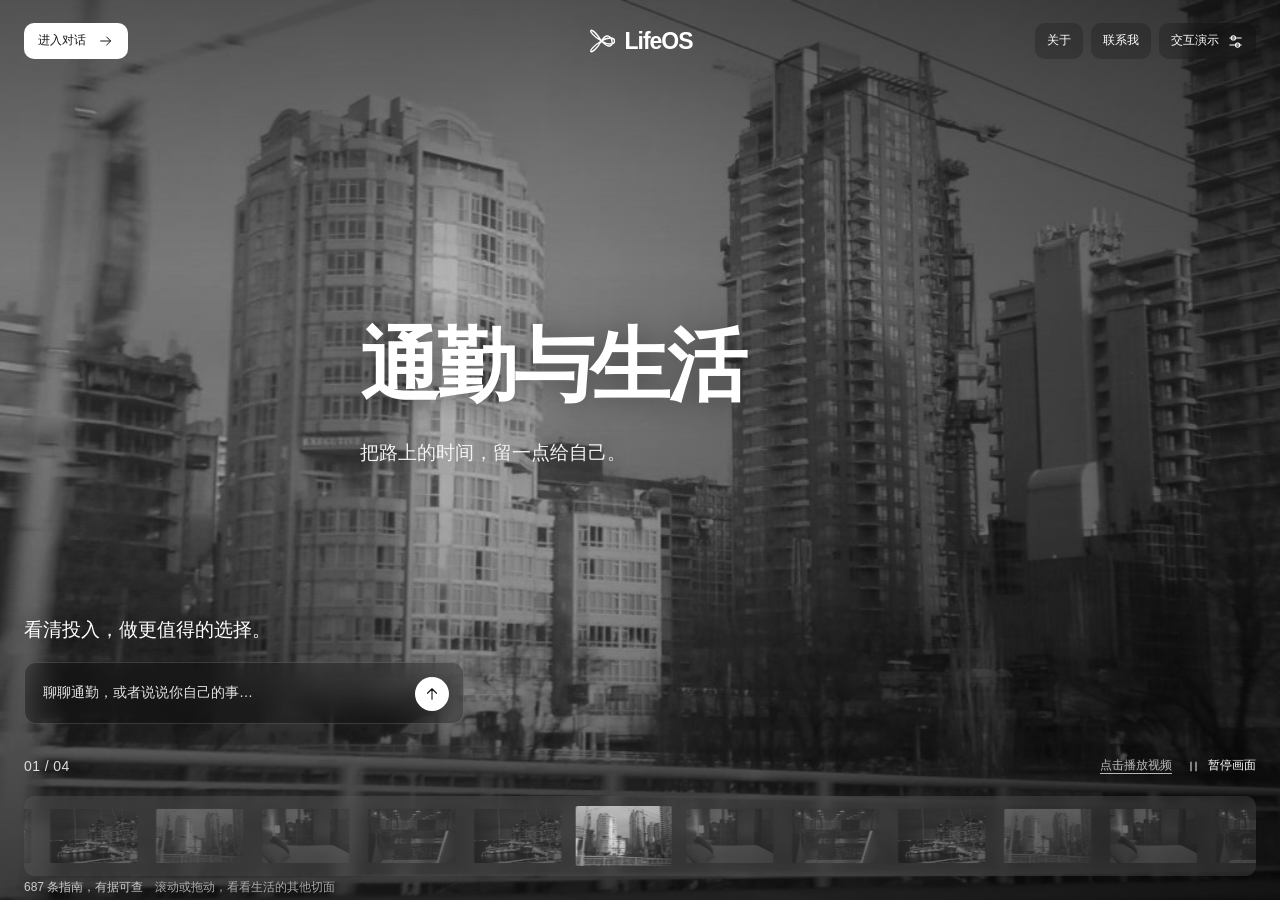
==== commit b4ce6101: "Integrate Horizon frontend and prompt-stage evaluation" ====
--- a/frontend/index.html
+++ b/frontend/index.html
@@ -1,56 +1,109 @@
 <!doctype html>
 <html lang="zh-CN">
-<head><meta charset="utf-8"><meta name="viewport" content="width=device-width,initial-scale=1"><title>苟活 · LifeOS</title><link rel="stylesheet" href="styles.css"></head>
+<head>
+  <meta charset="UTF-8">
+  <meta name="viewport" content="width=device-width,initial-scale=1">
+  <meta name="description" content="看清投入，做更值得的选择。结合生活情境，了解建议的成本、收益与依据。">
+  <meta name="theme-color" content="#ffffff">
+  <title>LifeOS — 看清投入，做更值得的选择</title>
+  <link rel="icon" href="assets/mark.svg" type="image/svg+xml">
+  <link rel="stylesheet" href="styles.css">
+  <link rel="stylesheet" href="decision-ledger.css">
+  <link rel="stylesheet" href="guide-detail.css">
+  <link rel="stylesheet" href="guide-share.css">
+  <link rel="stylesheet" href="scene-landing.css">
+  <link rel="stylesheet" href="workspace-shell.css">
+  <link rel="stylesheet" href="conversation-understanding.css">
+  <link rel="stylesheet" href="conversation-library.css">
+  <link rel="stylesheet" href="chat-enhancements.css">
+  <script type="module" src="app.mjs"></script>
+</head>
 <body>
-<svg class="icon-sprite" xmlns="http://www.w3.org/2000/svg" aria-hidden="true"><defs>
-<symbol id="i-arch" viewBox="0 0 24 24"><path d="M5 21V10a7 7 0 0 1 14 0v11M9 21V10a3 3 0 0 1 6 0v11M3 21h18"/></symbol>
-<symbol id="i-user" viewBox="0 0 24 24"><circle cx="12" cy="8" r="3.5"/><path d="M5 21v-2a7 7 0 0 1 14 0v2"/></symbol>
-<symbol id="i-sidebar" viewBox="0 0 24 24"><rect x="3" y="3" width="18" height="18" rx="4"/><path d="M9 3v18"/></symbol>
-<symbol id="i-newchat" viewBox="0 0 24 24"><path d="M20 11.5a8 8 0 0 1-8 8H5l-3 2v-7a9 9 0 1 1 18-3Z"/><path d="M8 11h8m-4-4v8"/></symbol>
-<symbol id="i-menu" viewBox="0 0 24 24"><path d="M4 6h16M4 12h12M4 18h8"/></symbol>
-<symbol id="i-up" viewBox="0 0 24 24"><path d="M12 20V4m-6 6 6-6 6 6"/></symbol>
-<symbol id="i-down" viewBox="0 0 24 24"><path d="M12 4v16m-6-6 6 6 6-6"/></symbol>
-<symbol id="i-left" viewBox="0 0 24 24"><path d="M20 12H4m6-6-6 6 6 6"/></symbol>
-<symbol id="i-right" viewBox="0 0 24 24"><path d="M4 12h16m-6-6 6 6-6 6"/></symbol>
-<symbol id="i-diagonal" viewBox="0 0 24 24"><path d="M5 19 19 5M7 5h12v12"/></symbol>
-<symbol id="i-plus" viewBox="0 0 24 24"><path d="M12 5v14M5 12h14"/></symbol>
-<symbol id="i-more" viewBox="0 0 24 24"><circle cx="5" cy="12" r="1"/><circle cx="12" cy="12" r="1"/><circle cx="19" cy="12" r="1"/></symbol>
-<symbol id="i-close" viewBox="0 0 24 24"><path d="m6 6 12 12M6 18 18 6"/></symbol>
+<a class="skip-link" href="#main">跳到主要内容</a>
+<svg class="sprite" xmlns="http://www.w3.org/2000/svg" aria-hidden="true"><defs>
+  <symbol id="mark" viewBox="0 0 32 32"><path d="M16 16C4-4-4 4 16 16S36 4 16 16 4 36 16 16 36 36 16 16"/></symbol>
+  <symbol id="arrow" viewBox="0 0 24 24"><path d="M4 12h15m-6-6 6 6-6 6"/></symbol>
+  <symbol id="up" viewBox="0 0 24 24"><path d="M12 19V5m-6 6 6-6 6 6"/></symbol>
+  <symbol id="plus" viewBox="0 0 24 24"><path d="M12 5v14M5 12h14"/></symbol>
+  <symbol id="close" viewBox="0 0 24 24"><path d="m6 6 12 12M6 18 18 6"/></symbol>
+  <symbol id="memory" viewBox="0 0 24 24"><path d="M8 3H5v18h14V3h-3M9 3h6v4H9zM8 12h8m-8 4h5"/></symbol>
+  <symbol id="settings" viewBox="0 0 24 24"><path d="M4 7h16M4 17h16"/><circle cx="9" cy="7" r="3"/><circle cx="15" cy="17" r="3"/></symbol>
+  <symbol id="home" viewBox="0 0 24 24"><path d="m3 10 9-7 9 7M5 9v12h14V9m-10 12v-8h6v8"/></symbol>
+  <symbol id="search" viewBox="0 0 24 24"><circle cx="10.5" cy="10.5" r="6.5"/><path d="m16 16 5 5"/></symbol>
+  <symbol id="pause" viewBox="0 0 24 24"><path d="M8 5v14M16 5v14"/></symbol>
+  <symbol id="play" viewBox="0 0 24 24"><path d="m8 5 11 7-11 7Z"/></symbol>
+  <symbol id="check" viewBox="0 0 24 24"><path d="m5 12 4 4L19 6"/></symbol>
+  <symbol id="chevron" viewBox="0 0 24 24"><path d="m9 5 7 7-7 7"/></symbol>
+  <symbol id="link" viewBox="0 0 24 24"><path d="M14 4h6v6m0-6L10 14m10 0v6H4V4h6"/></symbol>
+  <symbol id="share" viewBox="0 0 24 24"><circle cx="6" cy="12" r="3"/><circle cx="18" cy="5" r="3"/><circle cx="18" cy="19" r="3"/><path d="m8.6 10.5 6.8-4m-6.8 7 6.8 4"/></symbol>
+  <symbol id="grip" viewBox="0 0 24 24"><circle cx="9" cy="6" r="1"/><circle cx="15" cy="6" r="1"/><circle cx="9" cy="12" r="1"/><circle cx="15" cy="12" r="1"/><circle cx="9" cy="18" r="1"/><circle cx="15" cy="18" r="1"/></symbol>
+  <symbol id="trash" viewBox="0 0 24 24"><path d="M3 6h18M8 6V3h8v3M5 6l1 15h12l1-15M10 10v7m4-7v7"/></symbol>
 </defs></svg>
-<a class="skip-link" href="#main-content">跳到主要内容</a>
-<div id="history-hover-zone" aria-hidden="true"></div>
-<aside id="history-panel" class="sidebar" aria-label="对话历史" hidden>
-<div class="section-heading"><a class="brand" href="#/today">LifeOS</a><button id="history-close" aria-label="收起对话历史">收起 <svg class="icon" aria-hidden="true"><use href="#i-left"/></svg></button></div>
-<button id="newchat" class="wide"><svg class="icon" aria-hidden="true"><use href="#i-newchat"/></svg>新对话</button>
-<label for="history-search">搜索对话</label><input id="history-search" type="search" placeholder="搜索对话" maxlength="100">
-<div id="topics"></div><p class="hint" id="history-note"></p>
-</aside>
-<button id="profile-entry" class="avatar" aria-label="个人档案与设置" title="个人档案与设置"><svg class="icon" aria-hidden="true"><use href="#i-user"/></svg></button>
-<main id="main-content" tabindex="-1">
-<header class="topbar"><div class="chat-toolbar"><button id="history-toggle" aria-expanded="false" aria-pressed="false" aria-controls="history-panel" aria-label="固定对话历史" title="固定对话历史"><svg class="icon" aria-hidden="true"><use href="#i-sidebar"/></svg></button><button id="header-newchat" aria-label="新对话" title="新对话"><svg class="icon" aria-hidden="true"><use href="#i-newchat"/></svg></button><h1 id="agent-title">新对话</h1><button id="conversation-menu" aria-label="当前对话操作"><svg class="icon" aria-hidden="true"><use href="#i-more"/></svg></button></div><a class="brand gallery-brand" href="#/today"><svg class="icon" aria-hidden="true"><use href="#i-arch"/></svg><span>LifeOS</span></a><div class="header-meta"><time id="local-date"></time><span id="environment" class="pill">生活指南</span></div></header>
-<div id="status" role="status" aria-live="polite" aria-atomic="true"></div>
 
-<section id="login" aria-label="登录" hidden><div class="section-heading"><h2>登录后开始聊</h2><button id="login-close" type="button" aria-label="稍后登录"><svg class="icon" aria-hidden="true"><use href="#i-close"/></svg></button></div><p class="hint">使用团队提供的体验账号。你刚才写下的问题会保留。</p><form id="loginform"><label for="username">账号</label><input id="username" autocomplete="username" required maxlength="100"><label for="password">密码</label><input id="password" type="password" autocomplete="current-password" required><button id="login-submit" type="submit" class="primary">登录</button></form></section>
-<section id="view-today" class="view home-view" aria-labelledby="today-title">
-<div class="home-heading"><h1 id="today-title">值得留意的几个方向</h1></div>
-<div id="home" aria-label="固定情境入口"></div><div id="pending-feedback"></div>
-<div class="gallery-navigation" aria-label="情境卡片切换"><span id="gallery-instruction" class="gallery-instruction" aria-hidden="true">拖动或滚轮探索</span><button id="cards-prev" class="icon-button" aria-label="上一个情境"><svg class="icon" aria-hidden="true"><use href="#i-left"/></svg></button><span id="gallery-count" role="status" aria-live="polite"></span><button id="cards-next" class="icon-button" aria-label="下一个情境"><svg class="icon" aria-hidden="true"><use href="#i-right"/></svg></button><button id="refresh-home" class="text-button" data-lock="true">刷新回访</button></div>
-<div class="home-entry">
-<form id="todayform" class="home-composer"><label class="sr-only" for="today-query">说说你正在经历的事</label><textarea id="today-query" rows="1" maxlength="2000" placeholder="此刻，有什么想聊的？"></textarea><button id="today-send" class="primary icon-button" type="submit" aria-label="发送并开始对话"><svg class="icon" aria-hidden="true"><use href="#i-up"/></svg></button></form>
-<button id="continue-latest" class="text-button" hidden><span>查看本页对话</span><svg class="icon" aria-hidden="true"><use href="#i-right"/></svg></button>
+<div id="landing" class="scene-landing" data-scene="commute" data-media="poster">
+  <div class="scene-media" aria-hidden="true"><img id="scene-poster" class="scene-poster" src="assets/scenes/commute.jpg" alt=""><video id="scene-video" class="scene-video" muted loop playsinline preload="metadata" disablepictureinpicture></video></div>
+  <div class="scene-shade" aria-hidden="true"></div>
+  <header class="scene-nav">
+    <button class="scene-entry" data-action="start">进入对话<svg class="icon" aria-hidden="true"><use href="#arrow"/></svg></button>
+    <a href="#/" class="scene-wordmark" aria-label="LifeOS 首页"><svg class="brand-mark"><use href="#mark"/></svg><span>LifeOS</span></a>
+    <nav aria-label="主导航"><button class="text-button" data-action="about">关于</button><button class="text-button" data-action="contact">联系我</button><button class="mode-button" data-action="settings"><span class="mode-label">交互演示</span><svg class="icon"><use href="#settings"/></svg></button></nav>
+  </header>
+  <main id="main" class="scene-stage" tabindex="-1">
+    <button id="scene-open" class="scene-open" aria-label="聊聊「通勤与生活」" disabled></button>
+    <div id="scene-caption" class="scene-caption"><h1 id="scene-name">通勤与生活</h1><p id="scene-description" class="scene-description">把路上的时间，留一点给自己。</p></div>
+    <div class="scene-conversation" role="group" aria-label="开始或继续对话">
+    <p id="landing-slogan" class="scene-product-slogan">看清投入，做更值得的选择。</p>
+    <div class="scene-input-surface">
+    <button id="followup-card" class="followup-card" hidden></button>
+    <form id="landing-composer" class="scene-form"><label class="sr-only" for="landing-query">说说你想聊的事</label><textarea id="landing-query" rows="1" maxlength="2000" placeholder="聊聊通勤，或者说说你自己的事…" disabled></textarea><button id="landing-send" type="submit" aria-label="开始对话" disabled><svg class="icon"><use href="#up"/></svg></button></form>
+    </div>
+    </div>
+  </main>
+  <div class="scene-toolbar"><div class="scene-context" aria-live="polite" aria-atomic="true"><span id="scene-counter" class="scene-counter">01 / 04</span><span id="scene-status" class="sr-only">通勤与生活</span></div><div class="scene-playback"><button id="scene-media-status" class="scene-media-status" hidden></button><button id="scene-pause" class="scene-pause" aria-label="暂停视频与缩略图轨道" aria-pressed="false"><svg class="icon"><use href="#pause"/></svg><span id="scene-pause-label">暂停画面</span></button></div></div>
+  <div id="scene-reel" class="scene-reel" role="group" aria-label="场景浏览，可滚动或拖动"><div id="scene-reel-track" class="scene-reel-track"></div></div>
+  <div class="scene-credit"><button data-action="guide-info">687 条指南，有据可查</button><span>滚动或拖动，看看生活的其他切面</span></div>
 </div>
-<section id="followups" class="followup-section" aria-label="问题回访"></section>
-</section>
-<section id="view-agent" class="view chat-view" hidden aria-labelledby="agent-title">
-<div class="section-heading chat-heading"><a href="#/today"><svg class="icon" aria-hidden="true"><use href="#i-left"/></svg>回到首页</a></div>
-<p id="chat-policy" class="hint"></p><div id="chat" role="log" aria-label="当前会话" aria-live="off" tabindex="0"></div>
-<form id="askform" class="input-card"><label class="sr-only" for="query">继续提问</label><textarea id="query" rows="2" maxlength="2000" placeholder="说说你正在经历的事…" aria-describedby="query-hint"></textarea><div class="row composer-actions"><small id="query-hint">Enter 发送，Shift + Enter 换行</small><button id="stop" type="button" hidden>停止</button><button id="ask" class="primary" type="submit" aria-label="发送" title="发送"><svg class="icon" aria-hidden="true"><use href="#i-up"/></svg></button></div></form>
-</section>
-<footer><span>HowToLiveBetter · CC BY 4.0</span><div id="preview-controls"></div></footer>
-</main>
-<dialog id="modal" aria-labelledby="modal-title"><form id="modal-form"><div class="section-heading"><h2 id="modal-title"></h2><button id="modal-close" type="button" aria-label="关闭对话框"><svg class="icon" aria-hidden="true"><use href="#i-close"/></svg></button></div><div id="modal-body"></div><p id="modal-error" role="alert"></p><div id="modal-actions" class="row"></div></form></dialog>
-<noscript>请开启 JavaScript 后使用。</noscript>
-<script src="api.js"></script><script src="ui.js"></script><script src="services.js"></script>
-<!-- Preview modules are injected only by scripts/build_preview.py. -->
-<script src="scenes.js"></script><script src="app.js"></script>
+
+<div id="workspace" class="workspace" data-sidebar-open="true" hidden>
+  <aside id="conversation-sidebar" class="sidebar" aria-label="对话导航">
+    <a href="#/" class="wordmark"><svg class="brand-mark"><use href="#mark"/></svg><span>LifeOS</span></a>
+    <button class="new-chat" data-action="new-chat"><svg class="icon"><use href="#plus"/></svg>开始新对话</button>
+    <div class="history-heading"><span id="history-heading-label">对话</span><div class="history-tools"><button id="history-order-reset" type="button" class="history-order-action" hidden>恢复默认</button><button id="history-order-toggle" type="button" class="history-order-action" aria-pressed="false">排序</button><button class="icon-button" id="history-search-toggle" aria-label="搜索对话"><svg class="icon"><use href="#search"/></svg></button></div></div><p id="history-order-help" class="sr-only">拖动右侧手柄调整同组对话的顺序，也可以聚焦手柄后使用上下方向键。拖动中按 Escape 取消。</p>
+    <div id="history" class="history"></div>
+    <button id="history-all" class="history-all" data-action="conversation-library">全部对话<span id="history-total">0</span></button>
+    <div class="sidebar-bottom">
+      <div id="profile-menu" class="profile-menu" aria-label="个人选项" hidden>
+        <button data-action="memories"><svg class="icon"><use href="#memory"/></svg><span>我的记忆</span><span class="memory-count">0</span></button>
+        <button data-action="settings"><svg class="icon"><use href="#settings"/></svg><span>体验设置</span></button>
+      </div>
+      <button id="profile-button" class="profile-button" data-action="profile" aria-label="个人选项" aria-expanded="false" aria-controls="profile-menu"><span class="avatar">L</span><span><strong id="profile-name">访客体验</strong><small class="mode-label">交互演示</small></span><svg class="icon"><use href="#settings"/></svg></button>
+    </div>
+  </aside>
+  <main class="conversation-main" id="conversation-main" tabindex="-1">
+    <button id="sidebar-toggle" class="sidebar-toggle" type="button" aria-label="收起对话侧栏" aria-expanded="true" aria-controls="conversation-sidebar"><svg class="icon" aria-hidden="true"><use href="#chevron"/></svg><span class="sidebar-toggle-label" aria-hidden="true">收起侧栏</span></button>
+    <header class="chat-header"><div><h1 id="conversation-title" hidden></h1></div><button id="understanding-toggle" class="understanding-toggle" type="button" popovertarget="understanding-panel" aria-expanded="false" aria-controls="understanding-panel"><svg class="icon" aria-hidden="true"><use href="#memory"/></svg><span>我对你的理解</span><span class="understanding-dot" aria-hidden="true" hidden></span></button></header>
+    <div class="conversation-scroll" id="conversation-scroll">
+      <section id="empty-state" class="empty-state">
+        <h2>今天，想从哪里聊起？</h2>
+        <p class="welcome-description">说说正在经历的事。我们一起理清它，<br>再找一个真正做得到的开始。</p>
+        <div class="prompt-list"><button data-prompt="我工作时总被手机通知打断，很难集中注意力。可以怎么改善？"><span>总被手机打断，想找回专注</span><svg class="icon"><use href="#arrow"/></svg></button><button data-prompt="我最近准备租房，签合同前有什么需要注意的？"><span>准备租房，哪些事要先确认</span><svg class="icon"><use href="#arrow"/></svg></button><button data-prompt="我总把重要的事拖到最后，想改变拖延的习惯。"><span>想做的事很多，却一直拖着</span><svg class="icon"><use href="#arrow"/></svg></button></div>
+      </section>
+      <section id="recovered-memory-context" class="recovered-memory-context" aria-label="已带入的记忆" hidden><span>已带入之前保存的记忆</span><h2 id="recovered-memory-topic"></h2><p id="recovered-memory-text"></p></section>
+      <p id="project-example-note" class="project-example-note" hidden></p>
+      <div id="messages" class="messages" aria-label="当前对话"></div>
+      <div id="thinking" class="thinking" role="status" hidden><svg class="brand-mark thinking-mark"><use href="#mark"/></svg><div><p id="thinking-text">正在查找与你相关的指南</p><span>答复和记忆保存状态会一起返回</span></div><span class="thinking-dots"><i></i><i></i><i></i></span></div>
+    </div>
+    <div class="composer-wrap"><button id="jump-to-latest" class="jump-latest" type="button" hidden>回到最新消息</button><div id="followup-context" class="followup-context" hidden></div><div id="request-error" class="request-error" role="alert" hidden></div><form id="composer" class="composer"><label class="sr-only" for="query">说说你正在经历的事</label><textarea id="query" rows="2" maxlength="2000" placeholder="说说你正在经历的事…"></textarea><div class="composer-bottom"><div><button id="send" type="submit" class="send-button" aria-label="发送消息"><svg class="icon"><use href="#up"/></svg></button><button id="stop" type="button" class="stop-button" hidden>停止等待</button></div></div></form><p class="composer-note" id="composer-note">内容仅供参考，不构成专业意见。请结合自身情况判断并作出决定。</p></div>
+  </main>
+  <section id="understanding-panel" class="understanding-panel" popover="auto" role="dialog" aria-modal="false" aria-labelledby="understanding-title" tabindex="-1">
+    <header class="understanding-header"><h2 id="understanding-title">我对你的理解</h2><button class="icon-button" type="button" popovertarget="understanding-panel" popovertargetaction="hide" aria-label="收起我的理解"><svg class="icon" aria-hidden="true"><use href="#close"/></svg></button></header>
+    <div id="understanding-body" class="understanding-body"></div>
+    <footer class="understanding-footer"><p id="understanding-note">只看这段对话，随着你的补充而更新。</p></footer>
+  </section>
+</div>
+
+<dialog id="dialog" aria-labelledby="dialog-title"><div class="dialog-header"><div class="dialog-heading"><p id="dialog-kicker" class="dialog-kicker" hidden></p><h2 id="dialog-title" tabindex="-1"></h2></div><button class="icon-button" id="close-dialog" aria-label="关闭弹窗"><svg class="icon"><use href="#close"/></svg></button></div><div id="dialog-body" class="dialog-body"></div></dialog>
+<div id="toast" class="toast" role="status" hidden></div>
+<div id="announcer" class="sr-only" aria-live="polite" aria-atomic="true"></div>
+<noscript><p class="noscript">开始聊天需要开启 JavaScript。LifeOS 的建议来自固定指南，对话后会自动记忆。</p></noscript>
 </body></html>
--- a/frontend/styles.css
+++ b/frontend/styles.css
@@ -1,468 +1,34 @@
-/* LifeOS quiet gallery UI v1.0. One visual system across every state. */
-:root {
-  --paper:#f7f5f0; --paper-2:#f0ede6; --surface:#fffefa;
-  --accent:#786646; --accent-soft:#ded6c6; --danger:#85594d;
-  --ink:#222320; --ink-2:#53534b; --ink-3:#6d6b61; --ink-4:#777267;
-  --muted:var(--ink-3); --line:#e3ded4; --line-2:#d3ccbd; --soft:var(--paper-2);
-  --serif:"Noto Serif SC","Songti SC","STSong","Noto Serif CJK SC",Georgia,serif;
-  --sans:Inter,-apple-system,BlinkMacSystemFont,"PingFang SC","Microsoft YaHei",sans-serif;
-  --mono:"SFMono-Regular",Consolas,monospace;
-  --space-1:4px; --space-2:8px; --space-3:12px; --space-4:16px;
-  --space-5:24px; --space-6:32px; --space-7:40px; --space-8:48px;
-  --radius:3px; --sidebar:280px; --card-gap:40px;
-  --ease:cubic-bezier(.22,1,.36,1); --motion-fast:160ms; --motion-normal:320ms;
-  font:15px/1.7 var(--sans); color:var(--ink); background:var(--paper);
-  -webkit-font-smoothing:antialiased;
-}
-* { box-sizing:border-box; }
-[hidden] { display:none!important; }
-body { margin:0;background:radial-gradient(ellipse at 50% 0%,#fffdf6 0%,var(--paper) 72%);min-height:100dvh; }
-::selection { background:var(--accent-soft);color:var(--ink); }
-button,input,textarea,select { font:inherit;color:inherit; }
-button,a,input,textarea,select,summary,[tabindex] { outline-offset:4px; }
-:focus-visible { outline:2px solid var(--accent); }
-button {
-  display:inline-flex;align-items:center;justify-content:center;gap:8px;
-  min-height:36px;padding:7px 14px;border:1px solid var(--line-2);border-radius:var(--radius);
-  background:var(--surface);cursor:pointer;
-  transition:background var(--motion-fast),border-color var(--motion-fast),color var(--motion-fast);
-}
-button:hover { background:var(--paper-2);border-color:var(--ink-3); }
-button:disabled { opacity:.42;cursor:default; }
-button:disabled:hover { border-color:var(--line-2); }
-a { color:inherit;text-decoration:none;text-underline-offset:5px; }
-a:hover { text-decoration:underline; }
-h1,h2,h3,p { margin:0 0 12px; }
-h1,h2,h3 { font-family:var(--serif);font-weight:500; }
-h1 { font-size:38px;line-height:1.35; }
-h2 { font-size:24px;line-height:1.45; }
-h3 { font-size:21px;line-height:1.5; }
-input,textarea,select {
-  width:100%;border:1px solid var(--line-2);border-radius:var(--radius);
-  padding:10px 12px;background:var(--surface);
-}
-input::placeholder,textarea::placeholder { color:var(--ink-3); }
-textarea { resize:vertical;max-height:200px; }
-label { display:block;font-size:13px;color:var(--ink-2);margin:12px 0 6px; }
-small,.hint,.subtitle { color:var(--ink-3);font-size:13px;line-height:1.7; }
-.primary { background:var(--ink);color:var(--paper);border-color:var(--ink); }
-.primary:hover { background:#292929;border-color:#292929; }
-.danger { color:var(--danger);border-color:#cbb8ae;background:transparent; }
-.text-button { border-color:transparent;background:none;padding:4px 0;color:var(--ink-3); }
-.text-button:hover { background:none;border-color:transparent;color:var(--ink);text-decoration:underline;text-underline-offset:5px; }
-.row { display:flex;align-items:center;gap:12px;flex-wrap:wrap; }
-.wide { width:100%; }
-.section-heading { display:flex;align-items:center;justify-content:space-between;gap:16px;margin-bottom:24px; }
-.section-heading h1,.section-heading h2,.section-heading h3 { margin:0; }
-.brand { font:600 24px/1.3 var(--serif);letter-spacing:.01em; }
-.pill { display:inline-block;font:11px/1.5 var(--sans);padding:3px 7px;border:1px solid var(--line);color:var(--ink-3); }
-.icon { display:inline-block;flex:none;width:20px;height:20px;fill:none;stroke:currentColor;stroke-width:1.6;stroke-linecap:round;stroke-linejoin:round; }
-.icon-sprite { position:absolute;width:0;height:0;overflow:hidden; }
-.icon-button { width:36px;height:36px;min-height:36px;padding:7px;border-radius:50%; }
-.sr-only,.skip-link:not(:focus) { position:absolute;width:1px;height:1px;padding:0;overflow:hidden;clip:rect(0,0,0,0);white-space:nowrap; }
-.skip-link:focus { position:fixed;z-index:99;top:8px;left:8px;padding:8px;background:var(--paper); }
-
-/* Shell and history share the same paper, type and action hierarchy. */
-main { padding:0 var(--space-8) 18px;max-width:1680px;margin:auto; }
-.topbar { position:relative;height:82px;display:flex;align-items:center;justify-content:space-between;gap:24px; }
-.topbar .brand { position:absolute;left:50%;transform:translateX(-50%); }.gallery-brand { display:flex;align-items:center;gap:10px;font-weight:500; }.gallery-brand .icon { width:25px;height:29px;color:var(--accent);stroke-width:1; }
-.topbar>button { border:0;background:none;padding:8px 0;font-weight:500; }
-.header-meta { display:flex;align-items:end;flex-direction:column;gap:5px;margin-left:auto; }
-#local-date { font:12px/1.5 var(--mono);color:var(--ink-3); }
-#environment { border:0;padding:0;font-size:10px;color:var(--ink-3); }
-#status { max-width:1280px;margin:auto;min-height:18px;font-size:12px;color:var(--ink-3); }
-#status[data-tone="error"] { color:var(--ink);font-weight:600; }
-.avatar { position:fixed;z-index:4;bottom:30px;left:32px;background:var(--ink);color:var(--paper);width:42px;height:42px;padding:10px;border-radius:50%;border-color:var(--ink); }
-.avatar:hover { background:#292929;color:var(--paper); }
-.sidebar { position:fixed;top:0;bottom:0;left:0;width:var(--sidebar);background:var(--paper-2);border-right:1px solid var(--line);padding:28px 22px 88px;overflow:auto;z-index:3; }
-.sidebar .brand { font-size:22px; }
-.sidebar #history-close { border:0;padding:4px;font-size:12px; }
-.sidebar .wide { justify-content:flex-start;margin-bottom:16px; }
-.sidebar input { background:var(--paper);margin-bottom:12px; }
-body.history-open main { margin-left:var(--sidebar); }
-.history-group { margin:20px 0; }
-.history-group summary { font-size:12px;color:var(--ink-3);cursor:pointer; }
-.topic-row { padding:12px 8px;border-left:1px solid transparent;margin:4px 0; }
-.topic-row.active { background:#e8e3d8;border-left-color:var(--accent); }
-.topic-row button { width:100%;display:block;text-align:left;border:0;background:none;padding:0;font-size:13px;overflow-wrap:anywhere; }
-.topic-row small { display:block;font-size:11px; }
-
-/* Focus gallery: quiet depth, readable captions and explicit navigation. */
-.view { max-width:1200px;margin:auto; }
-.home-view { position:relative;padding-top:8px; }
-.home-heading { text-align:center;margin:0 auto 18px; }
-.eyebrow { font:11px/1.6 var(--sans);letter-spacing:.32em;color:var(--accent);margin:0 0 12px; }
-.home-heading h1 { font-size:42px;line-height:1.35;font-weight:500;letter-spacing:.025em; }
-.home-heading .subtitle { font-size:13px;margin:12px 0 0;color:var(--ink-3); }
-#home { min-height:180px; }
-.card-track.focus-gallery {
-  position:relative;display:block;overflow:hidden;width:100%;height:455px;
-  padding:10px 0 0;isolation:isolate;scrollbar-width:none;
-}
-.focus-gallery::before {
-  content:"";position:absolute;z-index:-1;left:50%;top:4px;transform:translateX(-50%);
-  width:430px;height:342px;border:1px solid #b9ac8e24;border-bottom:0;
-  border-radius:220px 220px 0 0;
-  background:radial-gradient(ellipse at 50% 16%,#fffdfa99 0%,transparent 70%);
-}
-.radar-card {
-  position:absolute;top:8px;left:50%;width:264px;min-width:0;
-  transform:translateX(-50%);transform-origin:50% 30%;
-  transition:transform 700ms var(--ease),opacity 450ms var(--ease);
-}
-.radar-card[data-position="center"] { z-index:3;transform:translateX(-50%); }
-.radar-card[data-position="left"] { z-index:1;transform:translateX(calc(-50% - 330px)) translateY(28px) rotate(-3deg) scale(.88); }
-.radar-card[data-position="right"] { z-index:1;transform:translateX(calc(-50% + 330px)) translateY(28px) rotate(3deg) scale(.88); }
-.radar-card[data-position="outside"] { opacity:0;visibility:hidden;pointer-events:none;transform:translateX(-50%) scale(.8); }
-.card-index { display:block;text-align:center;font:10px/1.5 var(--mono);letter-spacing:.14em;color:var(--accent);margin:0 0 10px; }
-.card-open { display:block;width:100%;border:0;padding:0;text-align:left;background:none; }
-.card-open:hover { background:none; }
-.card-cover {
-  position:relative;width:100%;height:304px;overflow:hidden;background:var(--paper-2);
-  border-radius:var(--radius);box-shadow:0 16px 34px #332d2211;
-}
-.card-cover::after { content:"";position:absolute;inset:7px;border:1px solid #fffaf048;pointer-events:none; }
-.card-cover img {
-  display:block;width:100%;height:100%;object-fit:cover;
-  filter:saturate(.55) contrast(.96);transition:filter 650ms var(--ease),transform 650ms var(--ease);
-}
-.radar-card[data-position="center"] .card-cover { box-shadow:0 22px 44px #332d221b; }
-.radar-card[data-position="center"] .card-cover img { filter:saturate(.74) contrast(.97); }
-.card-open:hover img,.card-open:focus-visible img { transform:scale(1.025);filter:saturate(.85) contrast(1); }
-.card-heading { display:flex;align-items:baseline;justify-content:space-between;gap:16px;margin-top:15px; }
-.card-heading h3 { margin:0;font-size:23px;font-weight:500;letter-spacing:.025em; }
-.card-heading .icon { width:16px;height:16px;color:var(--accent);transition:transform var(--motion-normal) var(--ease); }
-.card-open:hover .card-heading .icon { transform:translate(2px,-2px); }
-.radar-card>.hint { margin:7px 0 0;font-size:12px; }
-.card-dismiss { font-size:11px;min-height:24px;margin-top:3px; }
-.gallery-navigation { display:flex;align-items:center;justify-content:center;gap:18px;min-height:34px;position:relative;margin:4px 0 14px; }
-.gallery-navigation .icon-button { width:32px;height:32px;min-height:32px;border:1px solid var(--line-2);background:transparent;padding:7px; }
-.gallery-navigation .icon { width:15px;height:15px; }
-#gallery-count { font:10px/1.5 var(--mono);color:var(--accent);letter-spacing:.13em;min-width:60px;text-align:center; }
-#refresh-home { position:absolute;right:8px;font-size:11px;min-height:28px; }
-.home-composer {
-  display:flex;align-items:center;gap:16px;width:min(580px,100%);margin:12px auto 7px;
-  border:1px solid var(--line-2);border-radius:3px;padding:8px 10px 8px 18px;
-  background:#fffefa99;box-shadow:0 8px 20px #332d2205;transition:border-color var(--motion-normal),box-shadow var(--motion-normal);
-}
-.home-composer:focus-within { border-color:var(--accent);box-shadow:0 0 0 3px #89754f10; }
-.home-composer textarea { border:0;resize:none;background:none;padding:5px 0;line-height:1.7;font-size:14px; }
-.home-composer textarea:focus-visible { outline:none; }
-.home-composer .icon-button { flex:none;width:34px;height:34px;min-height:34px; }
-.home-view>#continue-latest { display:flex;margin:0 auto;font-size:11px;min-height:28px; }
-.skeleton { background:#e7e2d8;animation:skeleton-pulse 1600ms ease-in-out infinite alternate; }
-.skeleton-line { height:9px;background:#e7e2d8;margin:18px auto;width:65%; }
-@keyframes skeleton-pulse { to { background:#f2eee6; } }
-.loading-gallery .radar-card:nth-child(1) { transform:translateX(-50%); }
-.loading-gallery .radar-card:nth-child(2) { transform:translateX(calc(-50% - 330px)) translateY(28px) rotate(-3deg) scale(.88); }
-.loading-gallery .radar-card:nth-child(3) { transform:translateX(calc(-50% + 330px)) translateY(28px) rotate(3deg) scale(.88); }
-
-/* Conversation and detail reading use the same editorial hierarchy. */
-.chat-view { max-width:820px;height:calc(100dvh - 146px);min-height:455px;display:flex;flex-direction:column;padding-top:12px; }
-.chat-heading { margin-bottom:12px; }
-.chat-heading h1 { font-size:26px;overflow:hidden;text-overflow:ellipsis;white-space:nowrap; }
-.chat-heading>a { display:flex;align-items:center;gap:6px;flex:none;font-size:12px;color:var(--ink-3); }
-.chat-heading button { border-color:transparent; }
-.chat-view>#chat-policy { margin:0 0 10px;font-size:12px; }
-#chat { flex:1;overflow:auto;overflow-anchor:none;min-height:100px;padding:16px 8px 24px;scrollbar-width:thin; }
-.turn { margin-bottom:32px; }
-.question { background:#eeebe3;border:1px solid transparent;border-radius:var(--radius);padding:18px 22px;margin-bottom:22px; }
-.question p { white-space:pre-wrap;overflow-wrap:anywhere;margin:6px 0 0; }
-.speaker { font:11px/1.5 var(--mono);color:var(--ink-3); }
-.answer { padding:0 18px 0 22px;border-left:1px solid #b9ac8e55;line-height:1.95; }
-.answer p { white-space:pre-wrap;overflow-wrap:anywhere; }
-.answer .row { margin-top:16px; }
-.answer .text-button { font-size:12px;padding:4px 0; }
-.summary-note { font-size:12px;color:var(--ink-3); }
-.pending { color:var(--ink-3); }
-.input-card { border:1px solid var(--line-2);padding:12px 16px;border-radius:var(--radius);background:var(--surface);box-shadow:0 10px 28px #332d2207; }
-.input-card:focus-within { border-color:var(--accent); }
-.input-card textarea { background:transparent;border:0;padding:4px;resize:none; }
-.input-card textarea:focus-visible { outline:none; }
-.composer-actions { justify-content:space-between;margin-top:4px; }
-.composer-actions small { font-size:11px; }
-.resume-card,.notice,.empty { padding:20px;background:var(--paper-2);border:1px solid var(--line);border-radius:var(--radius);margin:8px 0 24px; }
-.resume-card h3 { font-size:20px; }
-.resume-card .text-button { font-size:12px; }
-.error { font-weight:600;color:var(--ink); }
-.notice.error { border-left:2px solid var(--ink); }
-
-/* Native dialog and profile drawer: shared focus, close and action treatments. */
-dialog { border:1px solid var(--line-2);border-radius:var(--radius);padding:28px;width:min(660px,90vw);max-height:88vh;overflow:auto;background:var(--paper);color:var(--ink);box-shadow:0 28px 90px #25211724; }
-dialog::backdrop { background:#25211744;backdrop-filter:blur(4px); }
-dialog.profile-dialog { position:fixed;left:auto;right:32px;top:88px;bottom:auto;margin:0;width:430px;max-height:calc(100vh - 120px); }
-#modal-close { border:0;background:none;padding:5px;min-width:32px; }
-#modal-actions { justify-content:flex-end;margin-top:24px;padding-top:20px;border-top:1px solid var(--line); }
-#modal-error { font-size:13px;font-weight:600;margin-top:16px; }
-#modal-error:empty { display:none; }
-.memory { border:1px solid var(--line-2);background:var(--surface);padding:18px 20px;margin-bottom:12px;border-radius:var(--radius); }
-.memory h3 { margin:0;font-size:21px; }
-.memory .section-heading { margin-bottom:8px; }
-.memory .text-button { font-size:12px;padding:2px 0; }
-.profile-info { border-top:1px solid var(--line);margin-top:28px;padding-top:20px; }
-.profile-info>p:first-child { font:12px/1.5 var(--mono);color:var(--ink-2); }
-.guide-card { background:var(--surface);padding:20px;border:1px solid var(--line);margin:16px 0; }
-.guide-card h3 { font-size:21px; }
-.guide-card details { margin-top:16px; }
-.guide-card a { font-size:12px;text-decoration:underline;overflow-wrap:anywhere; }
-.guide-card dl { margin:16px 0 0; }
-.guide-card dt { font-weight:600;font-size:13px;margin-top:12px; }
-.guide-card dd { margin:4px 0 0;color:var(--ink-2);font-size:13px; }
-#modal-body>details { padding:12px 0; }
-summary { cursor:pointer; }
-#pending-feedback .notice { display:flex;align-items:center;justify-content:space-between;gap:16px;font-size:12px; }
-#login { max-width:380px;margin:40px auto; }
-#login button { margin-top:20px; }
-footer { display:flex;justify-content:center;align-items:start;gap:28px;max-width:1280px;margin:20px auto 0;font-size:10px;color:var(--ink-4); }
-#preview-controls { font-size:11px;text-align:left; }
-#preview-controls details { max-width:900px; }
-#preview-controls .row { padding:12px 0; }
-#preview-controls select { width:auto;max-width:220px;font-size:12px;padding:6px; }
-#preview-controls label { font-size:11px; }
-#preview-controls summary { padding:0; }
-
-/* Desktop window sizing; no separate mobile feature scope. */
-@media(min-width:1600px) { .home-view { padding-top:20px; }.home-heading { margin-bottom:22px; }.card-track.focus-gallery { height:470px; }.card-cover { height:330px; }.radar-card { width:280px; } }
-@media(max-width:1100px) { main { padding-left:28px;padding-right:28px; }.radar-card { width:238px; }.radar-card[data-position="left"] { transform:translateX(calc(-50% - 265px)) translateY(28px) rotate(-3deg) scale(.85); }.radar-card[data-position="right"] { transform:translateX(calc(-50% + 265px)) translateY(28px) rotate(3deg) scale(.85); }.header-meta { max-width:160px; } }
-@media(max-height:820px) { .topbar { height:72px; }.home-heading h1 { font-size:36px; }.home-view { padding-top:4px; }.home-heading { margin-bottom:12px; }.card-track.focus-gallery { height:420px; }.card-cover { height:270px; }.home-composer { margin-top:8px; }.chat-view { height:calc(100dvh - 136px); } }
-@media(max-height:730px) { .home-heading .eyebrow { margin-bottom:6px; }.home-heading h1 { font-size:32px; }.card-track.focus-gallery { height:385px; }.card-cover { height:240px; }.gallery-navigation { margin-bottom:8px; } }
-@media(prefers-reduced-motion:reduce) { *,*::before,*::after { animation:none!important;transition:none!important;scroll-behavior:auto!important; }.radar-card[data-position="left"] { transform:translateX(calc(-50% - 290px)); }.radar-card[data-position="right"] { transform:translateX(calc(-50% + 290px)); } }
-
-/* Continuous perspective orbit. Each real recommendation stays a single DOM card. */
-.card-track.orbit-gallery { perspective:1100px;perspective-origin:50% 38%;touch-action:pan-y;cursor:grab; }
-.orbit-gallery .radar-card { transition:none;visibility:visible;pointer-events:auto;transform-origin:50% 45%;backface-visibility:hidden; }
-.orbit-gallery .card-open { cursor:grab; }
-.orbit-gallery .card-cover img { user-select:none;-webkit-user-drag:none; }
-.orbit-gallery.is-dragging,.orbit-gallery.is-dragging .card-open { cursor:grabbing;user-select:none; }
-.orbit-gallery[data-moving="true"] .card-open:hover img { transform:none; }
-.orbit-gallery::before { width:460px;opacity:.65; }
-@media(prefers-reduced-motion:reduce) { .card-track.orbit-gallery,.orbit-gallery .card-open { cursor:pointer; } }
-
-.gallery-instruction { position:absolute;left:8px;font-size:10px;letter-spacing:.08em;color:var(--ink-3); }
-@media(prefers-reduced-motion:reduce) { .gallery-instruction { display:none; } }
-
-/* Wide opening ring v1.2: full-screen movement and exact 3:4 image planes. */
-body.home-active main { max-width:none;padding-left:0;padding-right:0; }
-body.home-active .topbar { height:56px;margin:0 40px; }
-body.home-active .gallery-brand,body.home-active .header-meta,.home-heading .eyebrow { display:none; }
-body.home-active #status { padding:0 40px; }
-body.home-active #status:empty { min-height:0; }
-.home-view { max-width:none;padding-top:0; }
-.home-heading { margin:0 auto 8px;padding:5px 24px 0; }
-.home-heading h1 { font-size:clamp(32px,3vw,42px); }
-.home-heading .subtitle { margin-top:8px; }
-.card-track.orbit-gallery { height:clamp(390px,calc(100dvh - 330px),650px);perspective:1600px;perspective-origin:50% 42%;padding:0; }
-.orbit-gallery::before { display:none; }
-.orbit-gallery .radar-card { top:22px;width:calc(clamp(240px,calc(100dvh - 510px),420px) * .75);transform-origin:50% 50%; }
-.orbit-gallery .card-cover { height:auto;aspect-ratio:3/4;border-radius:0;box-shadow:none; }
-.orbit-gallery .card-cover::after { display:none; }
-.orbit-gallery .card-cover img { filter:saturate(.75) contrast(.97); }
-.orbit-gallery .card-index { margin-bottom:5px; }
-.orbit-gallery .card-heading { margin-top:10px; }
-.orbit-gallery .card-heading h3 { font-size:23px; }
-.orbit-gallery .radar-card>.hint { margin-top:4px; }
-.orbit-gallery .card-dismiss { margin-top:0; }
-.gallery-navigation { position:absolute!important;width:1px!important;height:1px!important;min-height:0!important;overflow:hidden!important;clip-path:inset(50%);margin:0!important; }
-.gallery-navigation:focus-within { position:relative!important;width:auto!important;height:auto!important;min-height:34px!important;clip-path:none;overflow:visible!important; }
-.gallery-navigation:focus-within .gallery-instruction { display:none; }
-.home-composer { width:min(580px,calc(100% - 96px));margin:0 auto 3px;padding:6px 0;border:0;border-bottom:1px solid var(--line-2);border-radius:0;background:none;box-shadow:none; }
-.home-composer:focus-within { border-bottom-color:var(--accent);box-shadow:none; }
-body.home-active footer { display:none; }
-body.history-open .topbar #history-toggle { visibility:hidden; }
-body.history-open .sidebar .avatar { position:absolute;bottom:24px;left:22px; }
-@media(max-height:760px) { .orbit-gallery .radar-card { top:12px; }.orbit-gallery .card-heading h3 { font-size:21px; }.card-track.orbit-gallery { height:400px; } }
-
-@media(max-height:760px) { .card-track.orbit-gallery { height:430px; } }
-
-.orbit-gallery .radar-card[data-caption="hide"] .card-heading,.orbit-gallery .radar-card[data-caption="hide"]>.hint,.orbit-gallery .radar-card[data-caption="hide"] .card-dismiss { visibility:hidden;pointer-events:none; }
-.orbit-gallery .radar-card:not([data-position="center"]) .card-dismiss { visibility:hidden;pointer-events:none; }
-
-/* Reference typography and calibrated camera projection v1.3. */
-@font-face { font-family:LifeHeading;src:url('assets/fonts/noto-serif-sc-heading.ttf') format('truetype');font-weight:300;font-style:normal;font-display:swap; }
-body.home-active .topbar,body.home-active #history-panel,body.home-active #profile-entry { display:none!important; }
-.home-view { padding-top:42px!important; }
-.home-heading { width:100%;margin:0 auto 20px;padding:0 24px;text-align:center; }
-.home-heading h1 { width:100%;font-family:LifeHeading,'Noto Serif SC',serif;font-size:56px!important;font-weight:300;line-height:1.15;letter-spacing:-1.5px;text-align:center; }
-.card-track.orbit-gallery { perspective:none; }
-.orbit-gallery .radar-card { left:0;top:0!important;transform-origin:0 0; }
-.orbit-gallery .card-cover img { transform:none!important; }
-.home-view>#continue-latest { margin-top:5px; }
-@media(max-height:760px) { .home-view { padding-top:28px!important; } }
-
-/* User-approved original orbit: heading and bottom entry spacing only. */
-.home-view { padding-top:106px!important; }
-.home-heading { position:absolute;top:40px;left:0;width:100%;margin:0;padding:0 24px;text-align:center; }
-.home-heading h1 { font-size:40px!important; }
-.home-entry { position:fixed;left:50%;bottom:56px;transform:translateX(-50%);width:min(580px,calc(100% - 96px));z-index:2; }
-.home-entry .home-composer { width:100%;margin:0 auto 3px; }
-.home-entry>#continue-latest { display:flex;margin:5px auto 0;font-size:11px;min-height:28px; }
-/* B03: use the existing gap below the orbit instead of cutting off its captions.
-   Keep the exact camera, track dimensions, card transforms and horizontal clipping. */
-.card-track.orbit-gallery {
-  overflow:visible;
-  clip-path:inset(0 0 -100dvh 0);
-}
-
-/* B04: requested typography and a 16px downward gallery offset only. */
-.home-heading h1 { font-size:32px!important; }
-.orbit-gallery .card-heading h3 { font-size:16px; }
-.orbit-gallery .card-dismiss { font-size:12px; }
-.card-track.orbit-gallery { transform:translateY(16px); }
-
-/* B05: chat header cleanup and text-only history collapse states. */
-body:not(.home-active) .topbar .gallery-brand,
-body:not(.home-active) .topbar .header-meta { display:none; }
-.sidebar #history-close { background:transparent;color:var(--ink-3); }
-.sidebar #history-close:hover { background:transparent;color:var(--ink); }
-.sidebar #history-close:active { background:transparent;color:var(--accent); }
-.sidebar #history-close:focus-visible { background:transparent;outline:2px solid var(--accent); }
-
-/* B06: Kimi-inspired conversation structure; LifeOS palette and existing features. */
-body:not(.home-active) main { height:100dvh;max-width:none;padding:0 32px;display:flex;flex-direction:column;margin-left:0;transition:margin-left 220ms var(--ease); }
-body.history-pinned:not(.home-active) main { margin-left:var(--sidebar); }
-body:not(.home-active) .topbar { flex:none;height:64px;margin:0; }
-.chat-toolbar { display:flex;align-items:center;gap:8px;width:100%;min-width:0;padding-left:48px; }
-body.history-pinned .chat-toolbar { padding-left:0; }
-.chat-toolbar>button { width:34px;height:34px;min-height:34px;border:0;padding:7px;background:transparent;border-radius:8px; }
-.chat-toolbar>button:hover { background:var(--paper-2); }
-.chat-toolbar>button:active { background:var(--accent-soft); }
-.chat-toolbar #agent-title { min-width:0;margin:0;font:500 16px/1.5 var(--sans);white-space:nowrap;overflow:hidden;text-overflow:ellipsis; }
-.chat-toolbar #conversation-menu { margin-left:auto; }
-body:not(.home-active) .topbar #history-toggle { position:fixed;top:15px;left:16px;z-index:25;visibility:visible; }
-#history-hover-zone { position:fixed;left:0;top:54px;bottom:0;width:16px;z-index:15; }
-body.home-active #history-hover-zone,body.history-pinned #history-hover-zone { display:none; }
-body:not(.home-active) .sidebar { z-index:20;padding:18px 16px 80px; }
-.sidebar>.section-heading { min-height:34px;margin-bottom:20px; }
-.sidebar>.section-heading>.brand { margin-left:40px;font-size:19px; }
-body.history-preview .sidebar { box-shadow:12px 0 32px #332d2212; }
-body.history-preview #profile-entry { position:absolute; }
-.sidebar #history-close { border-radius:8px; }
-.sidebar #newchat { border:0;border-radius:10px;background:transparent;justify-content:flex-start;padding:9px 12px; }
-.sidebar #newchat:hover { background:var(--accent-soft); }
-.sidebar #history-search { border-radius:10px;font-size:13px;padding:9px 12px; }
-.sidebar .topic-row { border-radius:8px; }
-.sidebar .topic-row:hover { background:var(--accent-soft); }
-body:not(.home-active) #status { flex:none;width:100%;max-width:820px; }
-body:not(.home-active) #status:empty { min-height:0; }
-body:not(.home-active) .chat-view { flex:1;min-height:0;height:auto;width:100%;max-width:820px;padding:4px 0 8px; }
-.chat-heading { flex:none;min-height:24px;margin-bottom:8px; }
-.chat-view>#chat-policy { flex:none;font-size:11px; }
-body:not(.home-active) #chat { padding:20px 8px 24px; }
-body:not(.home-active) .question { width:fit-content;max-width:86%;margin-left:auto;padding:14px 18px;border-radius:18px;background:var(--paper-2); }
-body:not(.home-active) .answer { border-left:0;padding:0 8px; }
-body:not(.home-active) .input-card { flex:none;border-radius:24px;padding:14px 18px 12px;background:var(--surface);box-shadow:0 6px 22px #332d2208; }
-body:not(.home-active) .input-card textarea { min-height:62px;max-height:180px;padding:4px 2px;font-size:14px;line-height:1.7; }
-body:not(.home-active) .input-card .composer-actions { margin-top:6px; }
-body:not(.home-active) #ask { width:36px;height:36px;min-height:36px;padding:8px;border-radius:50%; }
-body:not(.home-active) footer { flex:none;margin:6px auto 10px;font-size:10px; }
-@media(max-width:900px) { body:not(.home-active) main { padding:0 24px; } }
-@media(prefers-reduced-motion:reduce) { body:not(.home-active) main { transition:none; } }
-
-/* B07: shared visual foundations; homepage content and behavior remain untouched. */
-:root {
-  --ui-type-title:20px; --ui-type-section:16px; --ui-type-body:15px;
-  --ui-type-control:14px; --ui-type-caption:12px;
-  --ui-radius-control:8px; --ui-radius-item:10px; --ui-radius-panel:16px;
-  --ui-shadow-float:0 16px 48px #332d221a;
-}
-/* Reading hierarchy: serif brand, sans-serif controls and conversation content. */
-body:not(.home-active) .chat-view { font-size:var(--ui-type-body);line-height:1.8; }
-body:not(.home-active) .chat-view button,
-body:not(.home-active) .chat-toolbar button,
-body:not(.home-active) .sidebar button { font-size:var(--ui-type-control); }
-body:not(.home-active) :is(.speaker,.summary-note,#chat-policy,#status,.composer-actions small) { font:400 var(--ui-type-caption)/1.6 var(--sans);color:var(--ink-3); }
-body:not(.home-active) .speaker { display:block;margin-bottom:6px; }
-body:not(.home-active) .answer { line-height:1.9; }
-body:not(.home-active) .answer .row { gap:16px; }
-body:not(.home-active) .answer .text-button { font-size:var(--ui-type-caption); }
-body:not(.home-active) :is(.resume-card,.notice,.empty) { border-color:var(--line);border-radius:var(--ui-radius-panel);padding:18px 20px; }
-body:not(.home-active) :is(.resume-card,.notice,.empty) h3 { font:500 var(--ui-type-section)/1.5 var(--sans); }
-body:not(.home-active) .question { border-radius:var(--ui-radius-panel); }
-body:not(.home-active) .input-card { border-color:var(--line-2);box-shadow:0 3px 16px #332d2205; }
-body:not(.home-active) .input-card:focus-within { border-color:var(--accent); }
-/* A compact, consistent navigation rhythm and distinct selected/hover states. */
-body:not(.home-active) .sidebar>.section-heading { margin-bottom:16px; }
-body:not(.home-active) .sidebar :is(label,.history-group summary) { font-size:var(--ui-type-caption);color:var(--ink-3); }
-body:not(.home-active) .sidebar label { margin:16px 0 8px; }
-body:not(.home-active) .sidebar #newchat { min-height:40px;border-radius:var(--ui-radius-item);margin-bottom:12px; }
-body:not(.home-active) .sidebar #history-search { min-height:40px;font-size:var(--ui-type-control);border-color:var(--line);border-radius:var(--ui-radius-item); }
-body:not(.home-active) .sidebar .history-group { margin:16px 0; }
-body:not(.home-active) .sidebar .history-group summary { padding:4px 0; }
-body:not(.home-active) .sidebar .topic-row { min-height:40px;padding:9px 12px;border-radius:var(--ui-radius-item); }
-body:not(.home-active) .sidebar .topic-row button { font-size:13px;line-height:1.6; }
-body:not(.home-active) .sidebar :is(.topic-row,#newchat):hover { background:var(--paper); }
-body:not(.home-active) .sidebar .topic-row.active,
-body:not(.home-active) .sidebar .topic-row.active:hover { background:var(--accent-soft);border-left-color:var(--accent); }
-body:not(.home-active) .sidebar #newchat:active { background:var(--accent-soft); }
-body.history-preview .sidebar { box-shadow:var(--ui-shadow-float); }
-/* Buttons share hit areas and icon metrics without changing their actions. */
-body:not(.home-active) .chat-toolbar>button { width:36px;height:36px;min-height:36px;border-radius:var(--ui-radius-control); }
-body:not(.home-active) :is(.chat-toolbar,.sidebar) .icon,
-dialog .icon { width:20px;height:20px;stroke-width:1.6; }
-body:not(.home-active) .chat-view button:not(.text-button):not(#ask),
-dialog button:not(.text-button):not(#modal-close) { min-height:36px;border-radius:var(--ui-radius-control); }
-body:not(.home-active) .chat-toolbar>button:focus-visible,
-.sidebar button:focus-visible,dialog button:focus-visible { outline:2px solid var(--accent);outline-offset:3px; }
-.sidebar #history-close { background:transparent; }
-.sidebar #history-close:hover,.sidebar #history-close:active { background:transparent; }
-/* Profile, guide and confirmation dialogs use the same foundations. */
-dialog { padding:24px;border-color:var(--line);border-radius:var(--ui-radius-panel);box-shadow:var(--ui-shadow-float);font:400 var(--ui-type-body)/1.8 var(--sans); }
-dialog #modal-title { font:600 var(--ui-type-title)/1.5 var(--sans); }
-dialog :is(input,textarea,select) { border-color:var(--line);border-radius:var(--ui-radius-control);font-size:var(--ui-type-control); }
-dialog label { font-size:var(--ui-type-caption);margin:16px 0 8px; }
-dialog #modal-close { width:36px;height:36px;padding:8px;border-radius:var(--ui-radius-control); }
-dialog #modal-close:hover { background:var(--paper-2); }
-dialog :is(.memory,.guide-card) { border-color:var(--line);border-radius:var(--ui-radius-panel);padding:18px;margin:12px 0; }
-dialog :is(.memory,.guide-card) h3 { font:500 var(--ui-type-section)/1.6 var(--sans); }
-dialog :is(.hint,.text-button,.profile-info>p:first-child,.guide-card a) { font-size:var(--ui-type-caption); }
-dialog #modal-actions { gap:12px;margin-top:20px;padding-top:16px; }
-dialog #modal-actions button { font-size:var(--ui-type-control);padding:8px 16px; }
-/* Preserve the prominence of existing errors within the quieter type hierarchy. */
-body:not(.home-active) #status[data-tone="error"],
-body:not(.home-active) .summary-note.error { color:var(--ink);font-weight:600; }
-body:not(.home-active) .notice.error { border-left-color:var(--ink); }
+:root{--paper:#ffffff;--surface:#fafafa;--ink:#171717;--secondary:#626262;--quiet:#737373;--line:#dddddd;--sidebar:#f0f0f0;--accent:#e5e5e5;--accent-strong:#333333;--card:#f1f1f1;--error:#333333;--error-bg:#ededed;--white:#fff;--ease:cubic-bezier(.2,.75,.2,1);--gutter:36px;--body:-apple-system,BlinkMacSystemFont,"PingFang SC","Microsoft YaHei",sans-serif;--display:"Songti SC","Noto Serif CJK SC",Georgia,serif}
+*{box-sizing:border-box}body{margin:0;background:var(--paper);color:var(--ink);font:15px/1.6 var(--body);-webkit-font-smoothing:antialiased}button,input,textarea{font:inherit;color:inherit}button,a{-webkit-tap-highlight-color:transparent}button{cursor:pointer}button{border:0;background:none}button:disabled{cursor:wait;opacity:.5}a{color:inherit;text-decoration:none}button,a,input,textarea{outline-offset:5px}button:focus-visible,a:focus-visible{outline:2px solid var(--accent-strong)}textarea:focus,input:focus{outline:2px solid var(--accent-strong);outline-offset:2px}button{transition:transform .22s var(--ease),opacity .22s var(--ease)}button:active:not(:disabled){transform:scale(.98)}button:hover:not(:disabled){opacity:.78}h1,h2,h3,p{margin:0}h1,h2,h3{text-wrap:balance}p{text-wrap:pretty}::selection{background:var(--accent)}[hidden]{display:none!important}.sprite{position:absolute;width:0;height:0;overflow:hidden}.icon{height:22px;width:22px;flex-shrink:0;fill:none;stroke:currentColor;stroke-width:1.5;stroke-linecap:round;stroke-linejoin:round}.icon.small{width:17px;height:17px}.brand-mark{width:33px;height:33px;fill:none;stroke:currentColor;stroke-width:1.6;stroke-linecap:round;flex-shrink:0}.wordmark{display:inline-flex;align-items:center;gap:10px;font-size:26px;font-weight:600;letter-spacing:-1.3px;line-height:1;white-space:nowrap}.wordmark .brand-mark{width:32px;height:32px}.sr-only,.skip-link:not(:focus){position:absolute;width:1px;height:1px;overflow:hidden;clip-path:inset(50%);white-space:nowrap}.skip-link:focus{position:fixed;top:10px;left:10px;z-index:100;padding:12px 20px;background:var(--ink);color:var(--paper)}.text-button{padding:10px 0;min-height:44px;font-size:14px}.text-button:hover{text-decoration:underline;text-underline-offset:5px}.icon-button{display:inline-flex;align-items:center;justify-content:center;min-width:44px;height:44px;border-radius:10px}.icon-button:hover{background:var(--card)}.primary{background:var(--ink);color:var(--surface);display:inline-flex;align-items:center;justify-content:center;gap:18px;min-height:50px;padding:12px 24px;border-radius:30px;font-weight:500}.primary:hover:not(:disabled){background:var(--accent);color:var(--ink);opacity:1}.secondary-button{background:var(--card);padding:11px 20px;border-radius:24px;min-height:46px}.danger-button{color:var(--error);padding:10px 16px;min-height:44px;border-radius:10px}.danger-button:hover{background:var(--error-bg)}
+/* One desktop screen: visual masthead followed by an editorial axis at 42%. */
+.landing{height:100dvh;min-height:740px;display:grid;grid-template-rows:84px minmax(0,1fr) 52px;padding:0 var(--gutter);max-width:2048px;margin:auto}.landing-nav{display:flex;align-items:center;justify-content:space-between;gap:24px}.landing-nav nav{display:flex;align-items:center;gap:28px}.nav-descriptor{margin-right:auto;margin-left:34px;font-size:13px;letter-spacing:.02em;color:var(--secondary)}.mode-button{display:inline-flex;gap:12px;align-items:center;font-size:13px;padding:10px 16px;border:1px solid var(--line);border-radius:24px;min-height:44px}.mode-button .icon{height:17px;width:17px}.memory-count{font-size:12px;display:inline-flex;align-items:center;justify-content:center;min-width:20px;height:20px;margin-left:6px;color:var(--accent-strong);background:var(--accent);border-radius:50%;font-variant-numeric:tabular-nums}.landing-main{display:grid;grid-template-rows:minmax(280px,1.1fr) minmax(290px,1fr);gap:0;min-height:0}.landing-story{display:grid;grid-template-columns:42% 58%;padding-top:30px;padding-bottom:18px;min-height:0}.story-side{display:flex;flex-direction:column;align-items:flex-start;padding-top:6px;padding-right:25px}.intro{font-size:20px;line-height:1.65;letter-spacing:.02em}.intro-detail{font-size:13px;color:var(--secondary);margin-top:16px;line-height:1.9}.story-main{display:flex;flex-direction:column;justify-content:center;align-items:flex-start}.story-main h1{font-size:clamp(62px,6.3vw,112px);font-weight:400;letter-spacing:-.065em;line-height:1.16}.line{display:block;overflow:hidden;padding-right:.05em}.line>span{display:block;animation-name:line-rise;animation-duration:1s}.line:nth-child(2)>span{animation-delay:.13s}.start-row{display:flex;align-items:center;gap:26px;margin-top:25px}.start{min-width:178px;min-height:54px;padding-left:24px;padding-right:22px;justify-content:space-between;font-size:15px}.start .icon{width:22px;height:22px;transition:transform .24s var(--ease)}.start:hover .icon{transform:translateX(4px)}.start-row p{font-size:13px;color:var(--secondary)}.landing-footer{display:flex;align-items:center;justify-content:space-between;font-size:13px;color:var(--secondary)}.landing-footer .text-button{font-size:13px}.count-text{margin-left:15px;color:var(--ink)}.followup-card{margin-top:auto;padding:11px 16px;text-align:left;background:var(--accent);border-radius:12px;display:flex;align-items:center;gap:18px;max-width:390px;min-height:64px}.followup-card span{display:block;font-size:11px;color:var(--accent-strong);margin-bottom:2px}.followup-card strong{display:block;max-width:295px;font-weight:500;overflow:hidden;text-overflow:ellipsis;white-space:nowrap;font-size:13px}.followup-card .icon{width:18px;height:18px}.entrance{animation:rise-in .9s var(--ease) both}.landing-nav{animation-delay:.04s}.story-side{animation-delay:.2s}.start-row{animation-delay:.38s}.landing-footer{animation-delay:.45s}
+/* Conversation workspace. */
+.workspace{height:100dvh;min-height:600px;display:grid;grid-template-columns:248px minmax(0,1fr);background:var(--surface)}.sidebar{display:flex;flex-direction:column;background:var(--sidebar);padding:30px 18px 16px;overflow:hidden}.sidebar>.wordmark{margin:0 12px 30px}.new-chat{display:flex;gap:13px;align-items:center;background:var(--ink);color:var(--surface);border-radius:11px;padding:12px 16px;min-height:48px;font-size:14px;text-align:left}.new-chat .icon{width:20px;height:20px}.history-heading{display:flex;justify-content:space-between;align-items:center;margin:25px 0 4px 13px;font-size:12px;color:var(--secondary)}.history-heading .icon{width:16px;height:16px}#history-search{margin:0 5px 12px;padding:10px;width:calc(100% - 10px);background:var(--surface);border:1px solid var(--line);border-radius:8px;font-size:13px}.history{overflow-y:auto;min-height:70px;flex:1}.history-empty{font-size:12px;line-height:1.9;color:var(--secondary);padding:6px 13px}.history-row{display:flex;align-items:center;border-radius:9px;margin:2px 0}.history-row.active{background:#dedede}.history-row>button:first-child{padding:11px 13px;flex:1;min-width:0;white-space:nowrap;overflow:hidden;text-overflow:ellipsis;text-align:left;font-size:13px;min-height:44px}.history-row .delete-history{opacity:0;min-width:34px;height:38px}.history-row:hover .delete-history,.delete-history:focus-visible{opacity:1}.delete-history .icon{width:16px;height:16px}.sidebar-bottom{padding-top:14px;position:relative}.profile-menu{position:absolute;bottom:calc(100% + 8px);left:0;right:0;padding:6px;background:var(--paper);border:1px solid var(--line);border-radius:14px;box-shadow:0 8px 30px #00000014;z-index:5}.profile-menu>button{width:100%;display:flex;align-items:center;gap:11px;text-align:left;min-height:46px;padding:10px;border-radius:9px;font-size:13px}.profile-menu>button:hover{background:var(--card);opacity:1}.profile-menu .icon{width:18px;height:18px}.profile-menu .memory-count{margin-left:auto}.profile-button[aria-expanded="true"]{background:var(--accent);border-radius:10px}.profile-button{display:flex;align-items:center;width:100%;text-align:left;padding:8px 6px;gap:11px}.avatar{width:36px;height:36px;display:grid;place-items:center;border-radius:50%;background:var(--accent);font-family:Georgia,serif;font-size:20px}.profile-button strong{font-size:13px;display:block;font-weight:500}.profile-button small{font-size:11px;color:var(--secondary);display:block}.profile-button>.icon{margin-left:auto;width:18px;height:18px}.conversation-main{display:flex;flex-direction:column;min-width:0;position:relative;height:100dvh}.chat-header{height:76px;min-height:76px;display:flex;justify-content:center;align-items:center;padding:0 35px;gap:24px}.chat-header>div{display:flex;align-items:center;justify-content:center;width:100%;min-width:0}#conversation-title{font-size:14px;font-weight:600;line-height:1.6;text-align:center;margin:0;white-space:nowrap;overflow:hidden;text-overflow:ellipsis;max-width:min(100%,760px)}.conversation-scroll{flex:1;overflow-y:auto;scrollbar-width:thin;padding:24px 36px 35px;scroll-behavior:smooth}.empty-state{max-width:690px;min-height:100%;margin:auto;display:flex;flex-direction:column;justify-content:center;align-items:center;padding-bottom:25px;animation:rise-in .65s var(--ease) both}.welcome-kicker{font-size:12px;color:var(--secondary);margin-bottom:10px}.empty-state h2{font-size:34px;font-family:var(--display);font-weight:400;letter-spacing:.01em}.welcome-description{font-size:14px;text-align:center;line-height:1.9;color:var(--secondary);margin-top:14px}.prompt-list{display:grid;grid-template-columns:1fr;width:min(100%,530px);gap:0;margin-top:30px}.prompt-list>button{display:flex;justify-content:space-between;align-items:center;padding:13px 2px;font-size:13px;text-align:left;border-bottom:1px solid var(--line);gap:20px;min-height:48px}.prompt-list .icon{width:17px;height:17px}.prompt-list>button:hover{transform:translateX(4px);opacity:1}.composer-wrap{padding:0 40px 18px;width:100%;max-width:920px;margin:0 auto;position:relative}.composer{border:1px solid var(--line);border-radius:20px;padding:18px 20px 14px;background:var(--white);transition:border-color .2s}.composer:focus-within{border-color:#888888}.composer textarea{resize:none;display:block;width:100%;min-height:52px;max-height:140px;background:none;border:0;outline:0;padding:0;font-size:15px;line-height:1.75}.composer textarea::placeholder{color:#7d7d7d}.composer-bottom{display:flex;align-items:center;justify-content:flex-end;gap:15px;margin-top:8px}.composer-bottom>div{display:flex;align-items:center;gap:16px}.send-button{width:38px;height:38px;display:grid;place-items:center;background:var(--ink);color:var(--surface);border-radius:50%;flex-shrink:0}.send-button .icon{width:20px;height:20px}.stop-button{font-size:12px;min-height:38px;padding:0 14px;background:var(--card);border-radius:24px}.composer-note{text-align:center;font-size:10px;color:var(--secondary);padding-top:10px}.messages{max-width:760px;margin:auto}.turn{margin:12px 0 45px;animation:rise-in .35s var(--ease) both}.user-message{max-width:78%;width:fit-content;margin-left:auto;margin-bottom:30px;padding:14px 19px;border-radius:18px 18px 4px 18px;background:var(--card);font-size:15px;line-height:1.8;white-space:pre-wrap;overflow-wrap:anywhere}.assistant-heading{display:flex;align-items:center;gap:10px;font-size:14px;font-weight:600;margin-bottom:16px}.assistant-heading .brand-mark{width:25px;height:25px}.assistant-heading small{font-size:10px;font-weight:400;color:var(--secondary);margin-left:3px}.answer-text{font-size:15px;line-height:1.95;margin:0 0 20px;white-space:pre-wrap;overflow-wrap:anywhere}.answer-status{padding:12px 16px;background:var(--card);border-radius:10px;font-size:13px;line-height:1.8}.guide-card{background:var(--card);border-radius:14px;padding:22px 24px;margin:14px 0}.guide-top{display:flex;align-items:center;justify-content:space-between;gap:12px;margin-bottom:10px;font-size:11px;color:var(--secondary)}.evidence{font-size:10px;border-radius:20px;padding:2px 9px;background:var(--accent);color:var(--accent-strong)}.guide-card h3{font-size:17px;font-weight:500;line-height:1.65;margin-bottom:10px;text-wrap:pretty}.guide-excerpt{font-size:14px;line-height:1.85;white-space:pre-wrap;overflow-wrap:anywhere}.guide-cost{font-size:12px;color:var(--secondary);margin-top:14px}.guide-actions{display:flex;align-items:center;justify-content:space-between;gap:15px;margin-top:12px}.guide-actions>button{font-size:12px;min-height:44px;display:flex;gap:6px;align-items:center}.guide-actions>button .icon{width:14px;height:14px}.guide-actions .source-label{font-size:10px;color:var(--secondary)}.answer-footer{display:flex;gap:14px;justify-content:space-between;align-items:flex-start;margin-top:18px}.memory-receipt{font-size:11px;color:var(--secondary);display:flex;align-items:flex-start;gap:6px;padding-top:8px;line-height:1.8}.memory-receipt .icon{width:14px;height:14px;margin-top:3px}.memory-receipt.failed{color:var(--error)}.share-button{margin-left:auto;display:flex;align-items:center;gap:6px;font-size:11px;min-height:40px;padding:5px 8px;white-space:nowrap}.share-button .icon{width:15px;height:15px}.thinking{display:flex;align-items:center;gap:15px;max-width:760px;margin:24px auto;font-size:14px;animation:rise-in .3s var(--ease)}.thinking span{color:var(--secondary);font-size:11px}.thinking-mark{width:25px;height:25px;animation:think-turn 3s linear infinite}.thinking-dots{display:flex;gap:4px;margin-left:auto}.thinking-dots i{height:4px;width:4px;background:var(--secondary);border-radius:50%;animation:thinking-dot 1.2s ease-in-out infinite}.thinking-dots i:nth-child(2){animation-delay:.15s}.thinking-dots i:nth-child(3){animation-delay:.3s}.request-error{padding:12px 16px;font-size:12px;line-height:1.8;background:var(--error-bg);color:var(--error);border-radius:10px;margin-bottom:12px}.request-error button{margin-left:10px;text-decoration:underline;min-height:36px}.followup-context{display:flex;align-items:center;justify-content:space-between;gap:12px;padding:8px 12px;margin-bottom:8px;font-size:12px;background:var(--accent);border-radius:10px}.followup-context .icon{height:16px;width:16px}
+/* Dialogs share the same reading scale and materials. */
+dialog{width:660px;max-width:calc(100vw - 80px);max-height:84dvh;padding:0;border:0;border-radius:20px;background:var(--surface);color:var(--ink)}dialog::backdrop{background:rgb(0 0 0 / .42);backdrop-filter:blur(5px)}dialog[open]{animation:dialog-in .25s var(--ease)}.dialog-header{position:sticky;top:0;background:var(--surface);z-index:2;display:flex;align-items:center;justify-content:space-between;gap:25px;padding:20px 25px 10px}.dialog-header h2{font-size:21px;font-weight:500}.dialog-body{padding:8px 30px 30px;font-size:14px;line-height:1.85;overflow-wrap:anywhere}.dialog-body>p{margin:12px 0}.dialog-body a{color:var(--accent-strong);text-decoration:underline;text-underline-offset:4px}.dialog-muted{font-size:12px;color:var(--secondary);line-height:1.85}.dialog-lead{font-family:var(--display);font-size:26px;line-height:1.5;margin-bottom:20px}.dialog-actions{display:flex;align-items:center;gap:12px;margin-top:24px;justify-content:flex-end}.mode-options{display:grid;grid-template-columns:1fr 1fr;gap:12px;margin:15px 0 5px}.mode-option{text-align:left;border:1px solid var(--line);border-radius:14px;padding:16px 18px;min-height:105px}.mode-option.selected{background:var(--accent);border-color:var(--accent)}.mode-option strong{font-size:14px;display:block;margin-bottom:6px}.mode-option span{font-size:11px;line-height:1.8;display:block;color:var(--secondary)}.memory-list{display:flex;flex-direction:column;gap:12px;margin-top:14px}.memory-item{padding:18px 20px;background:var(--card);border-radius:12px}.memory-item h3{font-size:15px;font-weight:500;line-height:1.6}.memory-item p{font-size:12px;color:var(--secondary);margin-top:7px;white-space:pre-wrap}.memory-item small{font-size:10px;color:var(--secondary)}.memory-item .memory-actions{display:flex;gap:5px;align-items:center;margin-top:12px;flex-wrap:wrap}.memory-actions button{font-size:11px;padding:6px 12px;min-height:36px;background:var(--surface);border-radius:20px}.memory-actions button.danger{color:var(--error)}.memory-meta{display:flex;justify-content:space-between;align-items:center;font-size:11px;gap:15px;margin-bottom:8px;color:var(--secondary)}.memory-status{font-size:10px;padding:2px 8px;background:var(--accent);border-radius:20px}.empty-memory{padding:32px 16px;text-align:center}.empty-memory .brand-mark{width:45px;height:45px;margin-bottom:14px}.empty-memory h3{font-family:var(--display);font-size:24px;font-weight:400}.empty-memory p{font-size:12px;margin-top:12px;color:var(--secondary)}.field{margin:16px 0;display:flex;flex-direction:column;gap:7px}.field label{font-size:12px}.field input,.field textarea,.field select{width:100%;padding:11px 13px;border:1px solid var(--line);background:var(--white);border-radius:10px;font-size:14px}.field textarea{resize:vertical;min-height:100px;max-height:260px}.form-error{font-size:12px;color:var(--error);min-height:23px}.guide-full-field{margin:20px 0}.guide-full-field h3{font-size:12px;color:var(--secondary);margin-bottom:6px}.guide-full-field p{font-size:14px;line-height:1.9;white-space:pre-wrap}.guide-full-field a{overflow-wrap:anywhere}.toast{position:fixed;bottom:28px;left:50%;transform:translateX(-50%);z-index:100;max-width:650px;padding:12px 24px;color:var(--surface);background:var(--ink);border-radius:28px;font-size:12px;animation:toast-in .2s var(--ease)}.noscript{position:fixed;bottom:0;padding:20px;background:var(--accent);width:100%;text-align:center}
+@keyframes rise-in{from{opacity:0;transform:translateY(18px)}to{opacity:1;transform:none}}@keyframes line-rise{from{opacity:0;transform:translateY(110%)}to{opacity:1;transform:none}}@keyframes thinking-dot{0%,100%{opacity:.3;transform:translateY(0)}50%{opacity:1;transform:translateY(-4px)}}@keyframes think-turn{to{transform:rotate(360deg)}}@keyframes dialog-in{from{opacity:0;transform:translateY(10px) scale(.98)}to{opacity:1;transform:none}}@keyframes toast-in{from{opacity:0;transform:translate(-50%,8px)}to{opacity:1;transform:translate(-50%,0)}}
+@media(min-width:1600px){.landing{grid-template-rows:96px minmax(0,1fr) 60px}.landing-main{grid-template-rows:minmax(330px,1.08fr) minmax(350px,1fr)}.landing-story{padding-top:40px}.intro{font-size:23px}.intro-detail{font-size:14px}.start-row{margin-top:32px}.workspace{grid-template-columns:270px minmax(0,1fr)}.sidebar{padding-top:34px}.conversation-scroll{padding-top:45px}.empty-state{padding-bottom:40px}.empty-state h2{font-size:40px}}
+@media(max-height:800px) and (min-width:1000px){.landing{min-height:660px;grid-template-rows:70px minmax(0,1fr) 44px}.landing-main{grid-template-rows:minmax(250px,1fr) minmax(270px,.95fr)}.landing-story{padding-top:23px}.story-main h1{font-size:clamp(60px,5.7vw,86px)}.start-row{margin-top:16px}.intro-detail{margin-top:8px}.empty-state{padding-bottom:5px}.prompt-list{margin-top:15px}.welcome-description{margin-top:8px}.chat-header{height:65px;min-height:65px}.conversation-scroll{padding-top:10px}}
+@media(max-width:1100px){:root{--gutter:24px}.nav-descriptor{display:none}.landing-nav nav{gap:20px}.story-main h1{font-size:64px}.landing-story{grid-template-columns:40% 60%}.intro{font-size:18px}.start-row{gap:16px}.start-row p{font-size:11px}.workspace{grid-template-columns:216px minmax(0,1fr)}.chat-header{padding:0 24px}.chat-breadcrumb{display:none}.composer-wrap{padding-left:25px;padding-right:25px}.conversation-scroll{padding-left:25px;padding-right:25px}}
+@media(prefers-reduced-motion:reduce){*,*::before,*::after{animation:none!important;transition:none!important;scroll-behavior:auto!important}}
 
 
-/* Product entry points and saved progress fit below the partner's orbit. */
-body.home-active #profile-entry { display:inline-flex!important;left:auto;right:28px;top:24px;bottom:auto;width:38px;height:38px;min-height:38px;z-index:8; }
-.home-entry { position:relative;left:auto;bottom:auto;transform:none;margin:16px auto 0;z-index:2; }
-.home-view { padding-bottom:56px; }
-.card-track.orbit-gallery { clip-path:inset(0 0 -80px 0); }
-.followup-section { width:min(740px,calc(100% - 64px));margin:40px auto 0;padding-top:24px;border-top:1px solid var(--line);position:relative;z-index:2; }
-.followup-section>.section-heading { margin-bottom:16px; }
-.followup-section h2 { font:500 18px/1.5 var(--sans); }
-.followup-card { margin:12px 0;padding:18px 20px;border-radius:var(--ui-radius-panel); }
-.followup-card h3 { font:500 15px/1.7 var(--sans); }
-.followup-card .row { gap:16px; }
-.followup-card button { font-size:13px; }
-#login { position:fixed;z-index:40;top:50%;left:50%;transform:translate(-50%,-50%);width:min(380px,calc(100% - 40px));max-height:calc(100dvh - 48px);overflow:auto;margin:0;padding:24px;background:var(--surface);border:1px solid var(--line);border-radius:var(--ui-radius-panel);box-shadow:var(--ui-shadow-float); }
-#login .section-heading { margin-bottom:16px; }
-#login .section-heading h2 { font:600 20px/1.5 var(--sans); }
-#login #login-close { width:32px;height:32px;min-height:32px;padding:6px;margin:0;border:0;background:transparent; }
-#loginform button { width:100%; }
-.memory-setting { display:flex;align-items:center;gap:12px;padding:14px 0;margin:0;font-size:14px;color:var(--ink); }
-.memory-setting input { width:18px;height:18px;accent-color:var(--accent); }
-.memory-summary { white-space:pre-wrap;font-size:13px; }
-.answer>.guide-card { padding:18px 20px;border:1px solid var(--line);border-radius:var(--ui-radius-panel);background:var(--surface);margin:14px 0 4px; }
-.answer>.guide-card h3 { font:600 17px/1.6 var(--sans); }
-.answer>.guide-card details { margin-top:12px; }
-.answer>.summary-note.error { color:var(--danger); }
-@media(max-width:600px) {
-  .home-heading { top:64px;padding:0 20px; }
-  .home-heading h1 { font-size:26px!important; }
-  .home-view { padding-top:126px!important; }
-  .home-entry { width:calc(100% - 48px); }
-  .followup-section { width:calc(100% - 40px);margin-top:28px; }
-  .gallery-navigation:focus-within { margin:16px 24px!important; }
-  .card-track.orbit-gallery { height:390px; }
-  body.home-active #profile-entry { top:16px;right:20px; }
-  dialog.profile-dialog { left:16px;right:16px;top:72px;width:auto;max-height:calc(100dvh - 96px); }
-}
 
-/* Keep the orbit's projected planes inside the viewport and controls reachable. */
-html,body { overflow-x:hidden; }
-.gallery-navigation,.gallery-navigation:focus-within { position:relative!important;display:flex;align-items:center;justify-content:center;gap:12px;width:min(580px,calc(100% - 48px))!important;height:auto!important;min-height:36px!important;overflow:visible!important;clip-path:none!important;margin:4px auto 8px!important;z-index:5; }
-.gallery-instruction { position:static;left:auto;margin-right:auto;font-size:11px; }
-.gallery-navigation #refresh-home { display:none; }
-.home-entry { z-index:5; }
-#gallery-count { min-width:50px;text-align:center;font:11px/1.5 var(--mono);color:var(--ink-3); }
+/* Text-only landing: the headline, supporting copy and entry form one composition. */
+.landing-main{display:flex;align-items:center;justify-content:center}
+.landing-story{display:flex;flex-direction:column;align-items:center;justify-content:center;width:100%;padding:32px 0 56px;text-align:center}
+.story-main{display:contents}
+.story-main h1{order:0;font-size:clamp(78px,7.2vw,120px);line-height:1.14;letter-spacing:-.065em}
+.story-side{order:1;align-items:center;padding:0;margin-top:30px}
+.intro{font-size:18px;line-height:1.7}
+.intro-detail{margin-top:12px;font-size:14px;line-height:1.9}
+.start-row{order:2;flex-direction:column;gap:14px;margin-top:32px}
+.start{min-width:180px}
+.start-row p{font-size:13px}
+.followup-card{margin-top:24px;text-align:left}
+@media(max-height:800px) and (min-width:1000px){.landing-story{padding:20px 0 32px}.story-main h1{font-size:86px}.story-side{margin-top:22px}.start-row{margin-top:24px}}
+
+/* Project grouping demonstration: text hierarchy, without file or folder controls. */
+.project-group{margin:5px 0 20px}.project-heading{display:flex;align-items:center;gap:8px;width:100%;padding:10px 12px;text-align:left;min-height:44px;font-size:14px;font-weight:500;border-radius:9px}.project-heading:hover{background:var(--accent);opacity:1}.project-heading small{font-size:12px;font-weight:400;color:var(--secondary);border:1px solid #c8c8c8;border-radius:4px;padding:0 4px}.project-heading>.icon{width:14px;height:14px;margin-left:auto;transform:rotate(90deg);transition:transform .2s var(--ease)}.project-heading[aria-expanded="false"]>.icon{transform:rotate(0deg)}.project-conversations{padding-left:12px;margin-left:13px;border-left:1px solid #cecece}.project-conversations .history-row>button:first-child{padding-left:10px;font-size:13px}.project-conversations .history-row.active{background:#dedede}.history-section-title{font-size:12px;color:var(--secondary);padding:0 13px 7px}.project-example-note{max-width:760px;margin:0 auto 26px;padding-bottom:14px;border-bottom:1px solid var(--line);color:var(--secondary);font-size:12px}
+
+.recovered-memory-context{max-width:760px;margin:0 auto 30px;padding:18px 22px;background:var(--card);border-radius:12px}.recovered-memory-context>span{font-size:12px;color:var(--secondary)}.recovered-memory-context h2{font-size:15px;font-weight:500;line-height:1.7;text-align:left;margin-top:6px}.recovered-memory-context p{font-size:14px;line-height:1.85;white-space:pre-wrap;overflow-wrap:anywhere;margin-top:8px}
--- a/frontend/decision-ledger.css
+++ b/frontend/decision-ledger.css
@@ -0,0 +1,23 @@
+/* Quiet, functional typography; the stamp is the single expressive accent. */
+.ledger-entry{--ledger-text:14px;--ledger-meta:12px;--ledger-ease:cubic-bezier(.22,1,.36,1);margin:24px 0;color:var(--ink);text-align:left;font-family:var(--body);font-size:var(--ledger-text);line-height:1.8;background:var(--white);border:1px solid var(--line);border-radius:14px;overflow:hidden}
+.ledger-entry button,.ledger-entry input{font-family:inherit}
+.ledger-cover{padding:20px 24px}.ledger-cover-meta{display:flex;align-items:center;justify-content:space-between;gap:18px;font-size:var(--ledger-meta);color:var(--secondary);font-variant-numeric:tabular-nums}.ledger-cover-meta>span:first-child{font-weight:600;color:var(--ink)}
+.ledger-cover-title{font-size:var(--ledger-text);line-height:1.8;font-weight:600;margin:12px 0 4px}.ledger-cover-bottom{display:flex;align-items:center;justify-content:space-between;gap:20px}.ledger-cover-description{font-size:var(--ledger-meta);line-height:1.8;color:var(--secondary)}
+.ledger-open{display:flex;align-items:center;gap:10px;min-height:44px;padding:8px 12px;font-size:var(--ledger-text);font-weight:400;white-space:nowrap;background:var(--card);border-radius:8px}.ledger-open:hover{background:var(--accent);opacity:1!important}.ledger-open::after{content:'↗';display:inline-block;transition:transform .2s var(--ledger-ease)}.ledger-open:hover::after{transform:translate(2px,-2px)}
+.ledger-paper{padding:0 24px 8px}.ledger-is-open .ledger-cover{border-bottom:1px solid var(--line)}.ledger-is-open .ledger-open::after{content:'−'}
+.ledger-toolbar{display:flex;justify-content:space-between;align-items:center;min-height:48px;font-size:var(--ledger-meta);color:var(--secondary)}.ledger-small-button{font-size:var(--ledger-meta);font-weight:400;min-height:40px;padding:8px 0;text-decoration:underline;text-underline-offset:4px;color:var(--secondary)}
+.ledger-step{scroll-margin:20px}.ledger-pending{opacity:0}.ledger-question{padding:8px 0 22px;border-bottom:1px solid var(--line)}.ledger-label{font-size:var(--ledger-meta);color:var(--secondary)}.ledger-question>p{font-size:var(--ledger-text);font-weight:600;line-height:1.9;margin-top:6px;white-space:pre-wrap;overflow-wrap:anywhere}.ledger-text-unit{display:inline-block}
+.ledger-guides{padding:20px 0 0}.ledger-guide-top{display:flex;align-items:center;justify-content:space-between;gap:14px;margin-bottom:10px;color:var(--secondary);font-size:var(--ledger-meta)}.ledger-guide-top strong{font-size:inherit;font-weight:400}.ledger-guide-top p{font-size:inherit;line-height:1.8}
+.ledger-guide-choice{display:grid;grid-template-columns:48px minmax(0,1fr) 32px;width:100%;align-items:center;gap:12px;padding:12px;border-radius:8px;text-align:left;min-height:48px;margin-top:4px}.ledger-guide-choice[aria-pressed="true"]{background:var(--card)}.ledger-guide-choice:hover{background:var(--card);opacity:1!important}.ledger-guide-id{font-size:var(--ledger-meta);color:var(--secondary);font-variant-numeric:tabular-nums}.ledger-guide-title{font-size:var(--ledger-text);line-height:1.8;font-weight:400}.ledger-guide-arrow{font-size:var(--ledger-meta);text-align:right;color:var(--secondary)}
+.ledger-detail{margin-top:24px}.ledger-detail-title{padding-bottom:10px}.ledger-detail-title h4{font-size:var(--ledger-text);line-height:1.8;font-weight:600;margin:4px 0 0}.ledger-balance{margin:0}.ledger-balance>div{display:grid;grid-template-columns:56px minmax(0,1fr);gap:16px;padding:14px 0;border-top:1px solid var(--line)}.ledger-balance dt{font-size:var(--ledger-meta);color:var(--secondary);padding-top:2px}.ledger-balance dd{font-size:var(--ledger-text);line-height:1.9;font-weight:400;margin:0;white-space:pre-wrap;overflow-wrap:anywhere}
+.ledger-limits{border-top:1px solid var(--line);padding:2px 0}.ledger-limits summary{cursor:pointer;min-height:44px;align-content:center;font-size:var(--ledger-meta);color:var(--secondary);list-style-position:inside}.ledger-limits p{font-size:var(--ledger-meta);line-height:1.9;color:var(--secondary);margin:6px 0 12px;white-space:pre-wrap;overflow-wrap:anywhere}.ledger-source{font-size:var(--ledger-meta);color:var(--secondary);line-height:1.9}.ledger-source>span{display:block;overflow-wrap:anywhere}.ledger-source-link{font-size:var(--ledger-meta);min-height:44px;padding:8px 0;text-decoration:underline;text-underline-offset:4px;color:var(--ink)}
+.ledger-calculator{padding:20px 0;margin-top:18px;border-top:1px solid var(--line)}.ledger-calc-title h4{font-size:var(--ledger-text);line-height:1.8;margin:0;font-weight:600}.ledger-calc-title>span{display:block;margin-top:4px;font-size:var(--ledger-meta);color:var(--secondary)}
+.ledger-calc-fields{display:grid;grid-template-columns:repeat(3,minmax(0,1fr));gap:12px;margin:18px 0}.ledger-calc-fields>label>span{display:block;font-size:var(--ledger-meta);color:var(--secondary);margin-bottom:6px}.ledger-calc-fields label>div{display:flex;align-items:center;gap:8px;font-size:var(--ledger-meta)}.ledger-calc-fields input{width:78px;min-width:0;max-width:70%;background:var(--white);border:1px solid var(--line);border-radius:6px;padding:8px 10px;min-height:44px;font-size:var(--ledger-text);font-variant-numeric:tabular-nums}
+.ledger-calc-results{display:grid;grid-template-columns:1fr 1fr;gap:20px;padding:12px 0}.ledger-calc-result{display:flex;align-items:baseline;flex-wrap:wrap;gap:10px;min-width:0}.ledger-calc-result>span{font-size:var(--ledger-meta);color:var(--secondary);white-space:nowrap}.ledger-number{display:inline-block;min-width:3ch;font-size:28px;letter-spacing:-.035em;font-weight:600;line-height:1.3;font-variant-numeric:tabular-nums}.ledger-calc-error:empty{display:none}.ledger-calc-error{font-size:var(--ledger-meta);margin-top:12px}.ledger-calc-assumption{font-size:var(--ledger-meta);line-height:1.8;color:var(--secondary);margin-top:12px}
+.ledger-conclusion{display:grid;grid-template-columns:minmax(0,1fr) 76px;gap:20px;align-items:center;margin-top:8px;padding:22px 0;border-top:1px solid var(--line)}.ledger-conclusion h4{font-size:var(--ledger-text);font-weight:600;margin:0 0 6px;line-height:1.8}.ledger-conclusion p{font-size:var(--ledger-meta);line-height:1.8;color:var(--secondary)}
+.ledger-seal{display:flex;flex-direction:column;justify-content:center;align-items:center;border:1.5px solid var(--ink);outline:1px solid var(--ink);outline-offset:-5px;width:72px;height:72px;border-radius:50%;transform:rotate(-9deg);transform-origin:55% 65%;color:var(--ink)}.ledger-seal strong{font-size:var(--ledger-text);font-weight:600;letter-spacing:.04em}.ledger-seal span{font-size:var(--ledger-meta);line-height:1.5;letter-spacing:.02em}
+.ledger-bottom{display:flex;align-items:center;justify-content:space-between;gap:20px;border-top:1px solid var(--line);padding-top:4px}.ledger-back{font-size:var(--ledger-text);font-weight:400;min-height:44px;padding:8px 0}
+/* Layout is present from the outset. Only the text and ink arrive; nothing pushes the page. */
+.ledger-reveal{animation:ledger-settle .62s var(--reveal-delay,0ms) var(--ledger-ease) both}.ledger-question.ledger-reveal{animation-name:ledger-fade}.ledger-question.ledger-reveal .ledger-text-unit{animation:ledger-text .7s calc(var(--reveal-delay,0ms) + var(--text-delay,0ms)) var(--ledger-ease) both}.ledger-guides.ledger-reveal{animation-name:ledger-fade}.ledger-guides.ledger-reveal .ledger-guide-choice{animation:ledger-settle .55s calc(var(--reveal-delay,0ms) + var(--row-delay,0ms)) var(--ledger-ease) both}.ledger-detail.ledger-reveal .ledger-balance>div{animation:ledger-settle .65s calc(var(--reveal-delay,0ms) + var(--row-delay,0ms)) var(--ledger-ease) both}.ledger-conclusion.ledger-reveal{animation-name:ledger-fade}.ledger-conclusion.ledger-reveal .ledger-seal{animation:ledger-stamp .7s var(--stamp-delay,600ms) cubic-bezier(.2,.8,.25,1) both}
+@keyframes ledger-fade{from{opacity:0}to{opacity:1}}@keyframes ledger-settle{from{opacity:0;transform:translateY(6px)}to{opacity:1;transform:translateY(0)}}@keyframes ledger-text{from{opacity:0;transform:translateY(9px)}to{opacity:1;transform:translateY(0)}}@keyframes ledger-stamp{0%{opacity:0;transform:translateY(-14px) rotate(-15deg) scale(1.25)}48%{opacity:1;transform:translateY(1px) rotate(-8deg) scale(.96)}72%{opacity:1;transform:translateY(-1px) rotate(-9.5deg) scale(1.015)}100%{opacity:1;transform:translateY(0) rotate(-9deg) scale(1)}}
+@media(prefers-reduced-motion:reduce){.ledger-entry *,.ledger-entry *::after{animation:none!important;transition:none!important;scroll-behavior:auto!important}.ledger-pending{opacity:1}}
--- a/frontend/guide-detail.css
+++ b/frontend/guide-detail.css
@@ -0,0 +1,21 @@
+/* A restrained reading sheet, with the same two text sizes as the information panels. */
+dialog.guide-dialog{--guide-text:14px;--guide-meta:12px;--guide-ease:cubic-bezier(.22,1,.36,1);width:900px;max-width:calc(100vw - 80px);max-height:min(800px,90dvh);border:1px solid #dedede;border-radius:18px;background:#fff;box-shadow:0 24px 96px #00000024;overflow:hidden;font-family:var(--body)}
+dialog.guide-dialog[open]{display:flex;flex-direction:column;animation:guide-sheet-in 520ms var(--guide-ease) both}
+dialog.guide-dialog::backdrop{background:rgb(0 0 0 / .28);backdrop-filter:blur(5px);animation:guide-shade-in 320ms ease both}
+.guide-dialog .dialog-header{position:relative;flex-shrink:0;padding:24px 30px 22px;align-items:flex-start;gap:24px;background:#fff;border-bottom:1px solid #ececec}
+.guide-dialog .dialog-heading{min-width:0;align-self:center}.guide-dialog .dialog-kicker{font-size:var(--guide-meta);line-height:1.7;color:#686868;margin-bottom:6px}
+.guide-dialog .dialog-header h2{font-size:var(--guide-text);line-height:1.8;font-weight:600;text-wrap:pretty}.guide-dialog #dialog-title:focus{outline:0}
+.guide-dialog #close-dialog{flex-shrink:0;width:36px;min-width:36px;height:36px;border-radius:50%;background:#f3f3f3}.guide-dialog #close-dialog .icon{width:17px;height:17px}.guide-dialog #close-dialog:hover{background:#e9e9e9;opacity:1}
+.guide-dialog .dialog-body{padding:0;min-height:0;overflow-y:auto;overscroll-behavior:contain;scrollbar-width:thin;scrollbar-color:#d7d7d7 transparent;font-size:var(--guide-text);line-height:1.95}
+.guide-reader{display:grid;grid-template-columns:150px minmax(0,1fr);column-gap:30px;row-gap:28px;padding:26px 30px 24px}
+.guide-reader h3{font-size:var(--guide-meta);line-height:1.8;font-weight:400;color:#666;margin:0 0 8px;text-wrap:pretty}.guide-reader p{font-size:var(--guide-text);font-weight:400;line-height:1.95;white-space:pre-wrap;overflow-wrap:anywhere}
+.guide-reader-intro{grid-column:1/-1;padding:18px 22px;background:#f5f5f5;border-radius:10px}.guide-reader-intro p{color:#202020}.guide-reader-intro h3{color:#565656}
+.guide-reader-facts{padding-right:22px;border-right:1px solid #e9e9e9}.guide-reader-facts>.guide-reader-field+.guide-reader-field{margin-top:26px}.guide-reader-facts p{line-height:1.85}.guide-reader-evidence .guide-reader-grade{display:inline-flex;align-items:center;justify-content:center;min-width:32px;min-height:32px;padding:1px 9px;border-radius:6px;background:#222;color:#fff;font-size:var(--guide-text);font-weight:600}
+.guide-reader-edition{display:flex;flex-direction:column;margin-top:24px;gap:2px;font-size:var(--guide-meta);color:#777;font-variant-numeric:tabular-nums}
+.guide-reader-article>.guide-reader-field+.guide-reader-field{margin-top:26px;padding-top:22px;border-top:1px solid #ececec}
+.guide-reader-source{grid-column:1/-1;border-top:1px solid #e8e8e8;padding-top:6px}.guide-reader-source summary{cursor:pointer;min-height:44px;align-content:center;list-style-position:inside;font-size:var(--guide-meta);color:#555}.guide-reader-source p{margin-top:6px;font-size:var(--guide-meta);line-height:1.9;color:#666}.guide-reader .guide-reader-note{grid-column:1/-1;margin-top:-18px;font-size:var(--guide-meta);line-height:1.8;color:#777}
+.guide-dialog[open] .guide-reader-intro,.guide-dialog[open] .guide-reader-facts,.guide-dialog[open] .guide-reader-article,.guide-dialog[open] .guide-reader-source,.guide-dialog[open] .guide-reader-note{animation:guide-content-in 480ms var(--guide-delay,90ms) var(--guide-ease) both}
+.guide-reader-facts{--guide-delay:150ms}.guide-reader-article{--guide-delay:210ms}.guide-reader-source,.guide-reader-note{--guide-delay:260ms}
+dialog.guide-dialog[data-closing]{animation:guide-sheet-out 220ms cubic-bezier(.4,0,1,1) both;pointer-events:none}dialog.guide-dialog[data-closing]::backdrop{animation:guide-shade-out 220ms ease both}
+@keyframes guide-sheet-in{from{opacity:0;transform:translateY(22px) scale(.985)}to{opacity:1;transform:translateY(0) scale(1)}}@keyframes guide-content-in{from{opacity:0;transform:translateY(8px)}to{opacity:1;transform:translateY(0)}}@keyframes guide-shade-in{from{opacity:0}to{opacity:1}}@keyframes guide-sheet-out{from{opacity:var(--guide-exit-opacity,1);transform:var(--guide-exit-transform,translateY(0) scale(1))}to{opacity:0;transform:translateY(10px) scale(.992)}}@keyframes guide-shade-out{from{opacity:var(--guide-shade-opacity,1)}to{opacity:0}}
+@media(prefers-reduced-motion:reduce){dialog.guide-dialog[open],dialog.guide-dialog::backdrop,.guide-dialog *{animation:none!important;transition:none!important}}
--- a/frontend/guide-share.css
+++ b/frontend/guide-share.css
@@ -0,0 +1,10 @@
+/* The preview is the same local PNG that is saved or handed to the system share sheet. */
+.guide-share-layout{display:grid;grid-template-columns:minmax(0,1fr) minmax(220px,.9fr);gap:28px;padding:24px 30px 28px;align-items:start;font-size:14px;line-height:1.8}
+.guide-share-stage{height:min(490px,57dvh);overflow:auto;overscroll-behavior:contain;scrollbar-width:thin;scrollbar-color:#d0d0d0 transparent;padding:18px;background:#efefef;border:1px solid #e5e5e5;border-radius:10px}
+.guide-share-stage:focus-visible{outline:2px solid #777;outline-offset:3px}.guide-share-image{display:block;width:100%;height:auto;box-shadow:0 3px 16px #0000000b;border:1px solid #e4e4e4;background:#fff}
+.guide-share-placeholder{height:100%;display:grid;place-content:center;font-size:12px;color:#777;text-align:center}
+.guide-share-intro{font-size:14px;line-height:1.8;margin:0 0 20px;color:#333}
+.guide-share-choices{padding:0;margin:0;border:0;min-width:0}.guide-share-choices legend{font-size:12px;color:#777;margin-bottom:8px;padding:0}
+.guide-share-choice{display:flex;align-items:flex-start;gap:10px;min-height:54px;padding:12px;border:1px solid transparent;border-radius:9px;cursor:pointer;margin:4px 0}.guide-share-choice:has(input:checked){background:#f2f2f2;border-color:#e3e3e3}.guide-share-choice:hover{background:#f6f6f6}.guide-share-choice input{flex-shrink:0;accent-color:#222;margin:5px 0 0;width:14px;height:14px}.guide-share-choice>span{min-width:0}.guide-share-choice strong{display:block;font-size:14px;line-height:1.8;font-weight:400}.guide-share-choice span span{display:block;font-size:12px;line-height:1.7;color:#777;margin-top:4px}
+.guide-share-privacy{font-size:12px;color:#777;line-height:1.8;margin-top:20px}
+.guide-share-actions{display:flex;align-items:center;flex-wrap:wrap;gap:10px;margin-top:24px}.guide-share-actions button{min-height:44px;border-radius:8px;padding:10px 16px;font-size:14px}.guide-share-save,.guide-share-native{background:#222;color:#fff}.guide-share-save.secondary{background:#f1f1f1;color:#222}.guide-share-retry{background:#f1f1f1;color:#222}.guide-share-status{font-size:12px;line-height:1.8;color:#777;min-height:44px;margin-top:12px}
--- a/frontend/scene-landing.css
+++ b/frontend/scene-landing.css
@@ -0,0 +1,28 @@
+/* Scene identity leads the media; a quieter product promise stays beside the composer. */
+.scene-landing{--scene-margin:24px;--scene-copy-size:clamp(18px,1.5vw,22px);position:relative;isolation:isolate;min-height:660px;height:100dvh;overflow:hidden;background:#171717;color:#fff}
+.scene-media,.scene-poster,.scene-video,.scene-shade,.scene-stage,.scene-open{position:absolute;inset:0;width:100%;height:100%}
+.scene-media{z-index:-2;overflow:hidden}.scene-poster,.scene-video{object-fit:cover;filter:grayscale(1) brightness(.78);pointer-events:none}.scene-video{opacity:0;transition:opacity .55s ease}.scene-landing[data-media="video"] .scene-video{opacity:1}
+.scene-shade{z-index:-1;pointer-events:none;background:linear-gradient(270deg,#0000005c,transparent 58%),linear-gradient(180deg,#00000070 0%,#00000008 30%,#0000000a 50%,#00000080 100%)}
+.scene-nav{position:absolute;z-index:5;top:0;left:0;width:100%;height:82px;display:flex;align-items:center;justify-content:space-between;padding:0 var(--scene-margin);gap:25px;color:#fff}
+.scene-wordmark{position:absolute;left:50%;transform:translateX(-50%);display:flex;align-items:center;gap:9px;font-size:23px;font-weight:550;letter-spacing:-1px;line-height:1}.scene-wordmark .brand-mark{width:28px;height:28px}
+.scene-entry{display:flex;align-items:center;gap:12px;min-height:36px;padding:8px 14px;border-radius:10px;background:#fff;color:#171717;font-size:12px}.scene-entry .icon{width:16px;height:16px}.scene-entry:hover{background:#ededed;opacity:1}
+.scene-nav nav{margin-left:auto;display:flex;align-items:center;gap:8px}.scene-nav .text-button,.scene-nav .mode-button{font-size:12px;min-height:36px;padding:8px 12px;background:#00000030;border:0;border-radius:10px;color:#fff;backdrop-filter:blur(7px)}.scene-nav .text-button:hover,.scene-nav .mode-button:hover{background:#00000055;text-decoration:none;opacity:1}.scene-nav .mode-button{gap:8px}.scene-nav .memory-count{background:#ffffff25;color:#fff;font-size:10px;min-width:17px;height:17px;margin-left:3px}
+.scene-stage{z-index:1;pointer-events:none}.scene-open{z-index:0;pointer-events:auto;cursor:pointer;border:0;border-radius:0;background:none!important;color:inherit;transition:none;transform:none!important;opacity:1!important}.scene-open:focus-visible{outline:2px solid #fff;outline-offset:-12px}
+.scene-caption{position:absolute;right:var(--scene-margin);top:38%;width:min(920px,70vw);transform:translateY(-15%);pointer-events:none;text-align:left;text-shadow:0 2px 30px #00000070}
+.scene-caption h1{font:600 clamp(52px,6.25vw,96px)/1.16 var(--body);letter-spacing:-.04em;width:fit-content;max-width:100%;text-wrap:balance}.scene-description{margin-top:24px;font-size:var(--scene-copy-size);line-height:1.65;color:#f3f3f3;text-wrap:pretty;max-width:34em}.scene-product-slogan{margin:0 0 16px;font-size:var(--scene-copy-size);font-weight:500;line-height:1.65;color:#fff;text-shadow:0 2px 18px #00000070}
+.scene-context{display:flex;align-items:center;gap:10px;font-size:14px;line-height:1.5;color:#f3f3f3;white-space:nowrap}.scene-counter{font-variant-numeric:tabular-nums;letter-spacing:.03em;color:#dedede}
+.scene-conversation{position:absolute;left:var(--scene-margin);bottom:176px;width:440px;z-index:3;pointer-events:auto}.scene-product-slogan{pointer-events:none}.scene-input-surface{background:#00000040;backdrop-filter:blur(12px);border:1px solid #ffffff26;border-radius:12px;overflow:hidden}.scene-input-surface:focus-within{border-color:#ffffff8c;background:#00000055}.scene-form{position:relative;width:100%;padding:14px 14px 12px 18px;display:flex;gap:14px;align-items:center}
+.scene-form textarea{display:block;flex:1;min-width:0;resize:none;background:none;color:#fff;border:0;outline:0;font-size:14px;line-height:1.8;min-height:28px;max-height:82px;padding:0}.scene-form textarea::placeholder{color:#e3e3e3;opacity:1}.scene-form textarea:focus{outline:0}.scene-form button{width:34px;height:34px;min-width:34px;display:grid;place-items:center;border-radius:50%;background:#fff;color:#171717}.scene-form button .icon{width:18px;height:18px}
+.scene-landing .followup-card{position:relative;width:100%;max-width:none;min-height:74px;margin:0;padding:14px 18px;gap:18px;justify-content:space-between;color:#fff;background:transparent;border-radius:0;border-bottom:1px solid #ffffff26;text-align:left}.scene-landing .followup-card:hover{background:#ffffff0a;opacity:1}.scene-landing .followup-card>div{min-width:0}.scene-landing .followup-card span{font-size:12px;color:#d0d0d0;margin-bottom:4px}.scene-landing .followup-card strong{font-size:14px;line-height:1.6;max-width:none;color:#fff;font-weight:400;white-space:normal;display:-webkit-box;-webkit-box-orient:vertical;-webkit-line-clamp:2;overflow:hidden}.scene-landing .followup-card .icon{width:20px;height:20px;flex-shrink:0}
+.scene-toolbar{position:absolute;bottom:116px;left:var(--scene-margin);right:var(--scene-margin);z-index:5;display:flex;align-items:center;justify-content:space-between;gap:24px;min-height:36px}.scene-playback{display:flex;align-items:center;gap:14px}.scene-pause{display:flex;align-items:center;gap:7px;font-size:12px;color:#fff;padding:8px 0;min-height:36px}.scene-pause .icon{height:15px;width:15px}.scene-media-status{font-size:12px;color:#fff;min-height:36px;padding:8px 0;text-decoration:underline;text-underline-offset:4px}.scene-media-status:disabled{opacity:.7;cursor:default}
+.scene-reel{position:absolute;left:var(--scene-margin);right:var(--scene-margin);bottom:24px;height:80px;z-index:5;overflow:hidden;background:#82828235;backdrop-filter:blur(7px);border-radius:10px;cursor:grab;touch-action:pan-y;user-select:none}.scene-reel.is-dragging{cursor:grabbing}.scene-reel-track{position:absolute;left:50%;top:10px;display:flex;gap:10px;width:max-content;height:60px;will-change:transform}
+.scene-thumb{position:relative;width:96px;height:60px;flex:0 0 96px;padding:0;overflow:hidden;border-radius:2px;opacity:.34;transform:scale(.91);transition:opacity .3s ease,transform .3s var(--ease);cursor:inherit}.scene-thumb img{display:block;width:100%;height:100%;object-fit:cover;pointer-events:none;filter:grayscale(1)}.scene-thumb.is-active,.scene-thumb:hover,.scene-thumb:focus-visible{opacity:1;transform:scale(1)}.scene-thumb:focus-visible{outline:2px solid #fff;outline-offset:-2px}
+.scene-credit{position:absolute;left:var(--scene-margin);bottom:3px;font-size:12px;color:#ccc;z-index:4}.scene-credit button{font-size:12px;min-height:18px;padding:0;color:inherit}.scene-credit span{margin-left:12px;opacity:.8}
+@media(min-width:1800px){.scene-landing{--scene-margin:32px}.scene-conversation{width:480px}.scene-nav{height:96px}}
+@media(max-height:800px){.scene-caption{top:32%}}
+@media(max-height:740px){.scene-caption{top:24%}}
+@media(max-width:1100px){.scene-caption{width:calc(100% - 2 * var(--scene-margin))}.scene-nav nav{gap:4px}.scene-nav .text-button,.scene-nav .mode-button{padding:8px}.scene-conversation{width:380px}.scene-nav .memory-count{display:none}}
+@media(prefers-reduced-motion:reduce){.scene-landing *{animation:none!important;transition:none!important}.scene-reel-track{will-change:auto}}
+
+/* Keep the invisible live region inside the viewport; it must not add a page scrollbar. */
+#announcer{position:fixed;top:0;left:0}
--- a/frontend/workspace-shell.css
+++ b/frontend/workspace-shell.css
@@ -0,0 +1,128 @@
+/* A white navigation panel revealed beneath a moving conversation surface. */
+.workspace {
+  --panel-width: 260px;
+  --panel-offset: var(--panel-width);
+  position: relative;
+  display: block;
+  isolation: isolate;
+  overflow: hidden;
+  background: #fff;
+}
+.workspace[data-sidebar-open="false"] { --panel-offset: 0px; }
+.workspace .sidebar {
+  position: absolute;
+  inset: 0 auto 0 0;
+  width: var(--panel-width);
+  height: 100%;
+  padding: 30px 20px 18px;
+  background: #fff;
+  z-index: 1;
+}
+.workspace[data-sidebar-open="false"] .sidebar { visibility: hidden; }
+.workspace .sidebar > .wordmark {
+  align-self: flex-start;
+  margin: 3px 8px 36px;
+  font-size: 23px;
+  letter-spacing: -1px;
+}
+.workspace .wordmark .brand-mark { width: 28px; height: 28px; }
+.workspace .new-chat {
+  min-height: 46px;
+  padding: 11px 14px;
+  gap: 10px;
+  border-radius: 9px;
+  background: #f1f1f1;
+  color: #171717;
+  font-size: 13px;
+}
+.workspace .new-chat:hover { background: #e9e9e9; opacity: 1; }
+.workspace .new-chat .icon { width: 18px; height: 18px; }
+.workspace .history-heading { margin: 24px 0 5px 12px; font-size: 11px; }
+.workspace .history { scrollbar-width: thin; scrollbar-color: #ddd transparent; }
+.workspace .history-row { position: relative; border-radius: 7px; }
+.workspace .history-row:hover { background: #f5f5f5; }
+.workspace .history-row.active,
+.workspace .project-conversations .history-row.active { background: #ededed; }
+.workspace .history-row.active::before {
+  content: "";
+  position: absolute;
+  left: 0;
+  top: 15px;
+  bottom: 15px;
+  width: 2px;
+  border-radius: 2px;
+  background: #262626;
+}
+.workspace .history-row > button:first-child { font-size: 13px; padding: 11px 12px; }
+.workspace .project-group { margin: 0 0 26px; }
+.workspace .project-heading { padding: 9px 12px; font-size: 13px; }
+.workspace .project-heading small { font-size: 10px; color: #666; border-color: #ddd; }
+.workspace .project-conversations { margin-left: 12px; padding-left: 8px; border-color: #e7e7e7; }
+.workspace .project-conversations .history-row > button:first-child { font-size: 13px; padding-left: 11px; }
+.workspace .history-section-title { font-size: 11px; padding-left: 12px; }
+.workspace .sidebar-bottom { padding-top: 18px; }
+.workspace .sidebar-bottom::before { content: ""; position: absolute; top: 0; left: 8px; right: 8px; height: 1px; background: #eee; }
+.workspace .profile-button { padding: 9px 8px; }
+.workspace .profile-button strong { font-size: 12px; }
+.workspace .profile-button small { font-size: 10px; }
+.workspace .avatar { width: 32px; height: 32px; font-size: 18px; background: #f0f0f0; }
+.workspace .conversation-main {
+  position: absolute;
+  left: 0;
+  top: 0;
+  width: calc(100% - var(--panel-offset));
+  height: 100%;
+  transform: translateX(var(--panel-offset));
+  background: #f8f8f8;
+  z-index: 2;
+}
+.workspace .conversation-main::before { content: ""; position: absolute; inset: 0 auto 0 0; width: 1px; background: #ececec; pointer-events: none; }
+/* FLIP changes the content width once. This overscan keeps the moving surface
+   covering the right viewport edge throughout expansion and reversal. */
+.workspace .conversation-main::after { content: ""; position: absolute; inset: 0 auto 0 0; width: calc(100% + var(--panel-width)); background: #f8f8f8; z-index: -1; pointer-events: none; }
+.workspace .chat-header { position: relative; height: 78px; min-height: 78px; padding: 0 38px; }
+.workspace .chat-header > div { max-width: calc(100% - 280px); }
+.workspace .conversation-scroll { padding: 28px 54px 35px; }
+.workspace .composer-wrap { padding: 0 40px 22px; }
+.workspace .composer { border-color: #e1e1e1; border-radius: 16px; box-shadow: 0 5px 24px #00000003; }
+.workspace .composer:focus-within { border-color: #aaa; }
+.workspace .empty-state { animation: none; }
+.sidebar-toggle {
+  position: absolute;
+  left: 12px;
+  top: calc(50% - 22px);
+  display: grid;
+  place-items: center;
+  width: 44px;
+  height: 44px;
+  z-index: 6;
+  border-radius: 50%;
+  color: #777;
+}
+.sidebar-toggle::before { content: ""; position: absolute; inset: 5px; border-radius: 50%; background: #efefef; }
+.sidebar-toggle > .icon { position: relative; width: 15px; height: 15px; transform: rotate(180deg); }
+.sidebar-toggle:hover { color: #171717; opacity: 1; }
+.sidebar-toggle:hover::before { background: #e6e6e6; }
+.workspace[data-sidebar-open="false"] .sidebar-toggle > .icon { transform: none; }
+.sidebar-toggle-label {
+  position: absolute;
+  left: calc(100% + 5px);
+  padding: 5px 9px;
+  background: #242424;
+  border-radius: 6px;
+  color: #fff;
+  font-size: 11px;
+  white-space: nowrap;
+  opacity: 0;
+  transform: translateX(-4px);
+  pointer-events: none;
+  transition: opacity 140ms ease, transform 140ms ease;
+}
+.sidebar-toggle:hover .sidebar-toggle-label,
+.sidebar-toggle:focus-visible .sidebar-toggle-label { opacity: 1; transform: none; }
+.workspace[data-shell-moving="true"] .sidebar { visibility: visible; }
+.workspace[data-shell-moving="true"] .sidebar-toggle-label { opacity: 0; }
+@media (min-width: 1700px) { .workspace { --panel-width: 276px; } }
+@media (max-width: 1300px) { .workspace { --panel-width: 240px; } }
+@media (max-height: 800px) { .workspace .chat-header { height: 66px; min-height: 66px; } .workspace .conversation-scroll { padding-top: 18px; } }
+@media (prefers-reduced-motion: reduce) { .sidebar-toggle-label { transition: none; } }
--- a/frontend/conversation-understanding.css
+++ b/frontend/conversation-understanding.css
@@ -0,0 +1,76 @@
+/* Conversation context lives beside its title, above the reading surface. */
+.understanding-toggle {
+  position: absolute;
+  right: 38px;
+  top: 0;
+  bottom: 0;
+  height: 38px;
+  display: flex;
+  align-items: center;
+  gap: 8px;
+  width: fit-content;
+  min-height: 38px;
+  margin: auto 0;
+  padding: 8px 11px;
+  border: 1px solid #e6e6e6;
+  border-radius: 9px;
+  background: #f2f2f2;
+  font-size: 12px;
+  white-space: nowrap;
+}
+.understanding-toggle .icon { width: 15px; height: 15px; }
+.understanding-toggle:hover,
+.understanding-toggle[aria-expanded="true"] { background: #e7e7e7; opacity: 1; }
+.understanding-dot { width: 4px; height: 4px; margin-left: 2px; border-radius: 50%; background: #555; }
+.understanding-panel {
+  --understanding-text: 14px;
+  --understanding-meta: 12px;
+  position: fixed;
+  inset: 90px 38px auto auto;
+  width: 418px;
+  max-width: calc(100vw - 40px);
+  max-height: min(650px, calc(100dvh - 114px));
+  margin: 0;
+  padding: 0;
+  border: 1px solid #dedede;
+  border-radius: 14px;
+  color: #202020;
+  background: #fff;
+  box-shadow: 0 12px 48px #00000016;
+  overflow: hidden;
+  transform-origin: top right;
+  font-family: var(--body);
+  font-size: var(--understanding-text);
+  font-weight: 400;
+  line-height: 1.75;
+}
+.understanding-panel:popover-open { display: flex; flex-direction: column; animation: understanding-open 300ms cubic-bezier(.22,1,.36,1) both; }
+.understanding-panel::backdrop { background: transparent; }
+.understanding-header { display: flex; align-items: center; justify-content: space-between; gap: 18px; padding: 16px 18px 10px 24px; flex-shrink: 0; }
+.understanding-header h2 { font-size: var(--understanding-text); font-weight: 600; }
+.understanding-header .icon { width: 17px; height: 17px; }
+.understanding-header .icon-button { width: 36px; min-width: 36px; height: 36px; }
+.understanding-body { padding: 5px 24px 22px; overflow-y: auto; min-height: 0; scrollbar-width: thin; scrollbar-color: #d7d7d7 transparent; overscroll-behavior: contain; }
+.understanding-intro { padding: 3px 0 1px; }
+.understanding-intro h3 { font-size: var(--understanding-text); font-weight: 600; }
+.understanding-intro > p { font-size: var(--understanding-meta); color: #666; margin-top: 8px; }
+.understanding-section { margin-top: 24px; }
+.understanding-section > h3 { font-size: var(--understanding-meta); color: #666; font-weight: 400; margin-bottom: 8px; }
+.understanding-goal { display: flex; align-items: flex-start; gap: 16px; padding: 10px 0; border-bottom: 1px solid #ececec; }
+.understanding-goal > p { flex: 1; font-size: var(--understanding-text); overflow-wrap: anywhere; }
+.understanding-source { flex-shrink: 0; font-size: var(--understanding-meta); color: #666; min-height: 32px; padding: 3px 0; text-decoration: underline; text-decoration-color: #ccc; text-underline-offset: 4px; }
+.understanding-source:hover { color: #171717; text-decoration-color: #171717; opacity: 1; }
+.understanding-statement { padding: 12px 0; border-bottom: 1px solid #ececec; }
+.understanding-statement > p { font-size: var(--understanding-text); white-space: pre-wrap; overflow-wrap: anywhere; }
+.understanding-evidence { display: flex; justify-content: space-between; align-items: center; gap: 16px; margin-top: 5px; font-size: var(--understanding-meta); color: #666; }
+.understanding-memory { font-size: var(--understanding-text); white-space: pre-wrap; overflow-wrap: anywhere; }
+.understanding-question { font-size: var(--understanding-text); overflow-wrap: anywhere; }
+.understanding-footer { flex-shrink: 0; padding: 15px 24px 16px; background: #fafafa; border-top: 1px solid #ececec; }
+.understanding-footer > p { font-size: var(--understanding-meta); color: #666; }
+.understanding-empty { padding: 38px 0 42px; }
+.understanding-empty h3 { font-size: var(--understanding-text); font-weight: 600; margin-bottom: 16px; }
+.understanding-empty p { font-size: var(--understanding-text); color: #626262; }
+.user-message:focus { outline: 1px solid #888; outline-offset: 5px; }
+@keyframes understanding-open { from { opacity: 0; transform: translateY(-6px) scale(.99); } to { opacity: 1; transform: none; } }
+@media (max-height: 800px) { .understanding-panel { top: 78px; max-height: min(650px, calc(100dvh - 102px)); } }
+@media (prefers-reduced-motion: reduce) { .understanding-panel:popover-open { animation: none; } }
--- a/frontend/conversation-library.css
+++ b/frontend/conversation-library.css
@@ -0,0 +1,59 @@
+/* Sidebar roles: 14px content/action, 12px section labels and activity. */
+.workspace .sidebar>.wordmark{margin-bottom:28px}
+.workspace .new-chat{min-height:44px;padding:11px 14px;border-radius:8px;background:#202020;color:#fff;font-size:14px}
+.workspace .new-chat:hover{background:#333;color:#fff}
+.workspace .history-heading{margin:24px 0 8px;padding:0 12px;font-size:14px;font-weight:600}
+.workspace .history-heading .icon-button{width:32px;height:32px;min-width:32px;color:#626262}
+.history-tools{display:flex;align-items:center;gap:10px;margin-left:auto}
+.history-order-action{min-height:32px;padding:4px 0;font:400 12px/1.5 var(--body);color:#626262;white-space:nowrap}
+.history-order-action:hover,.history-order-action[aria-pressed="true"]{color:var(--ink)}
+.workspace .history{padding:0 2px 8px}
+.workspace .sidebar-section+.sidebar-section{margin-top:24px;padding-top:20px;border-top:1px solid #ececec}
+.workspace .history-section-title{padding:0 12px;margin:0 0 8px;font:400 12px/1.5 var(--body);color:#737373}
+.workspace .project-group{margin:0}
+.workspace .project-heading{min-height:36px;padding:8px 12px;font-size:14px;font-weight:600;border-radius:0}
+.workspace .project-heading:hover{background:none}
+.workspace .project-heading small{margin-left:auto;padding:0;border:0;font-size:12px;color:#737373}
+.workspace .project-heading>.icon{margin-left:4px;color:#737373}
+.workspace .project-conversations{display:grid;grid-template-rows:1fr;margin:4px 0 0 12px;padding:0;border:0;transition:grid-template-rows 360ms cubic-bezier(.22,1,.36,1),opacity 240ms ease-out;opacity:1}
+.workspace .project-conversations[data-expanded="false"]{grid-template-rows:0fr;opacity:0}
+.project-branch-body{min-height:0;overflow:hidden;position:relative;padding-left:18px}
+.project-branches{position:absolute;top:0;left:2px;width:18px;pointer-events:none;fill:none;stroke-width:1;stroke-linecap:round;stroke-linejoin:round}
+.project-branch-base{stroke:#e0e0e0}.project-branch-selected{stroke:#292929;stroke-dasharray:1;stroke-dashoffset:0}
+.workspace .history-row{--line-proximity:0;--line-selected:0;position:relative;margin:0;border-radius:0}
+.workspace .history-row.active{--line-selected:1}
+.workspace .history-row:hover,.workspace .history-row.active,.workspace .project-conversations .history-row.active{background:none}
+.workspace .history-row::before,.workspace .history-row.active::before{content:"";position:absolute;left:2px;top:19px;bottom:auto;width:12px;height:1px;border-radius:0;background:#252525;pointer-events:none;transform-origin:left;transform:scaleX(calc(.25 + .75 * max(var(--line-proximity),var(--line-selected))));opacity:max(var(--line-proximity),var(--line-selected));transition:transform 140ms ease-out,opacity 140ms ease-out}
+.workspace .history-row>button.history-select{display:block;padding:8px 12px 8px 20px;line-height:1.5;min-height:58px}
+.history-select strong,.history-select small{display:block;white-space:nowrap;overflow:hidden;text-overflow:ellipsis;font-weight:400;transform:translateX(calc(var(--line-proximity,0) * 4px));transition:transform 140ms ease-out}
+.history-select strong{font-size:14px;line-height:1.5}.history-select small{font-size:12px;line-height:1.5;color:#737373;margin-top:2px;font-variant-numeric:tabular-nums}
+.workspace .history-row.active .history-select strong{font-weight:600}
+.workspace .project-conversations .history-row>button.history-select,.workspace .conversation-drag-preview[data-order-group^="project:"]>button.history-select{min-height:40px;padding:9px 12px 9px 8px;font-size:14px}
+.workspace .project-conversations .history-row::before{display:none}
+.workspace .history-row:focus-within::before{opacity:1;transform:scaleX(1)}
+.workspace .history-row .delete-history{border-radius:6px;color:#737373}
+.workspace .history-order-handle{width:32px;min-width:32px;height:32px;color:#737373;cursor:grab;touch-action:none}
+.history-order-handle .icon{width:16px;height:16px}
+.workspace .history[data-reordering="true"] .history-row::before{opacity:0}
+.workspace .history[data-reordering="true"] .history-select strong,.workspace .history[data-reordering="true"] .history-select small{transform:none}
+.workspace .history-row.is-ordering-neighbor{transition:transform 240ms cubic-bezier(.22,1,.36,1);will-change:transform}
+.workspace .history-row.is-ordering-origin{background:#f1f1f1;border-radius:7px}
+.workspace .history-row.is-ordering-origin>button{opacity:0}
+.workspace .conversation-drag-preview{position:fixed;z-index:8;margin:0;pointer-events:none;background:#fff!important;border:1px solid #e5e5e5;border-radius:8px;box-shadow:0 12px 28px #0000001f;will-change:transform;transform-origin:center}
+.workspace .conversation-drag-preview::before{display:none}
+.is-history-reordering,.is-history-reordering *{cursor:grabbing!important;user-select:none!important}
+.history-all{display:flex;align-items:center;justify-content:space-between;gap:12px;flex-shrink:0;width:100%;min-height:40px;margin-top:8px;padding:8px 12px;border-radius:8px;font-size:12px;text-align:left;color:#626262}
+.history-all:hover{background:#f5f5f5;color:var(--ink)}.history-all span{font-variant-numeric:tabular-nums}
+.workspace .profile-button small{font-size:12px}
+@media(prefers-reduced-motion:reduce){.workspace .history-row::before,.history-select strong,.history-select small{transition:none!important;transform:none}.workspace .history-row::before{transform:scaleX(calc(.25 + .75 * var(--line-selected)))}}
+@media(prefers-reduced-motion:reduce){.workspace .project-conversations,.workspace .history-row.is-ordering-neighbor{transition:none}.workspace .conversation-drag-preview{box-shadow:none}}
+dialog.history-dialog{width:760px}.history-dialog .dialog-header h2{font:600 14px/1.5 var(--body)}
+.history-library-search{position:sticky;top:0;z-index:1;padding:4px 0 16px;background:var(--surface)}
+.history-library-search input{width:100%;padding:12px 14px;border:1px solid var(--line);border-radius:9px;background:#fff;font:400 14px/1.6 var(--body)}
+.history-library-count{font-size:12px;color:var(--secondary);margin:0 0 8px}.history-library-list{display:flex;flex-direction:column}
+.history-library-item{border-bottom:1px solid var(--line);padding:12px 0;display:flex;align-items:center;gap:12px}
+.history-library-open{display:block;text-align:left;flex:1;min-width:0;padding:4px 0}.history-library-open strong{display:block;font-size:14px;font-weight:600;overflow-wrap:anywhere}
+.history-library-open p{font-size:14px;color:var(--secondary);line-height:1.65;margin:6px 0;display:-webkit-box;-webkit-line-clamp:2;-webkit-box-orient:vertical;overflow:hidden}
+.history-library-open small{font-size:12px;color:var(--secondary)}.history-library-actions{display:flex;align-items:center;flex-shrink:0;gap:8px}
+.history-library-actions button{font-size:12px;min-height:36px;padding:6px}.history-library-actions button:hover{text-decoration:underline;text-underline-offset:4px}
+.history-library-empty{font-size:14px;color:var(--secondary);padding:28px 0}
--- a/frontend/chat-enhancements.css
+++ b/frontend/chat-enhancements.css
@@ -0,0 +1,16 @@
+.clarification-card{margin:0 0 20px;padding:18px 20px;border:1px solid var(--line);border-radius:12px;background:#fff;font-size:14px;line-height:1.8}
+.clarification-question{margin:0}.clarification-options{display:flex;flex-wrap:wrap;gap:8px;margin-top:14px}.clarification-options button{border:1px solid #d9d9d9;border-radius:8px;padding:7px 13px;font-size:14px;min-height:38px;background:#fff}.clarification-options button:hover{background:#f3f3f3}.clarification-options button:disabled{opacity:.5;cursor:default}.clarification-options .clarification-skip{color:var(--secondary);border-color:transparent}
+.turn-recovery{margin:14px 0;padding:14px 18px;border:1px solid var(--line);border-radius:10px;font-size:14px;line-height:1.8;background:#fff}.turn-recovery p{margin:0}.turn-recovery-actions{display:flex;flex-wrap:wrap;gap:18px;margin-top:8px}.turn-recovery-actions button{font-size:12px;min-height:36px;text-decoration:underline;text-underline-offset:4px}
+.answer-memory-context{margin:0 0 16px;border:1px solid var(--line);border-radius:10px;padding:11px 15px;font-size:12px;color:var(--secondary);line-height:1.8}.answer-memory-context summary{cursor:pointer}.answer-memory-context article{padding:12px 0 0}.answer-memory-context article+article{margin-top:10px;border-top:1px solid var(--line)}.answer-memory-context p{font-size:14px;color:var(--ink);white-space:pre-wrap;overflow-wrap:anywhere}.answer-memory-context small{font-size:12px}.answer-match-reason{font-size:12px;color:var(--secondary);line-height:1.8;margin:0 0 12px}
+.jump-latest{position:absolute;left:50%;top:-46px;transform:translateX(-50%);white-space:nowrap;min-height:34px;padding:7px 12px;background:#fff;border:1px solid var(--line);border-radius:18px;box-shadow:0 3px 14px #0000000a;font-size:12px;z-index:4}.jump-latest:active:not(:disabled){transform:translateX(-50%) scale(.98)}
+.turn.is-existing{animation:none}
+.conversation-scroll{overflow-anchor:none}
+.conversation-search-match .user-message,.conversation-search-match .answer-text{outline:1px solid #888;outline-offset:5px;border-radius:8px}
+.stream-response{margin:18px 0 22px}.stream-text{white-space:pre-wrap;overflow-wrap:anywhere;font-size:15px;line-height:1.95}.stream-state{font-size:12px;color:var(--secondary);margin-top:10px}.stream-response[data-state="streaming"] .stream-text::after{content:"";display:inline-block;width:5px;height:1em;vertical-align:-.12em;margin-left:5px;background:#777;animation:stream-caret 1s steps(2,end) infinite}.stream-response[data-state="streaming"]{overflow-anchor:none}
+.memory-tools{display:flex;align-items:center;gap:10px;flex-wrap:wrap;margin:16px 0}.memory-tools input{flex:1;min-width:180px;padding:10px 12px;border:1px solid var(--line);border-radius:8px;background:#fff;font-size:14px}.memory-filters{display:flex;gap:4px}.memory-filters button{padding:8px 10px;min-height:36px;border-radius:7px;font-size:12px}.memory-filters button[aria-pressed="true"]{background:#e9e9e9;color:var(--ink)}.memory-search-count{font-size:12px;color:var(--secondary);margin:0 0 8px}
+.composer textarea{max-height:180px;overflow-y:hidden}.composer-note{line-height:1.6}
+.dialog-heading h2:focus-visible{outline:2px solid var(--accent-strong);outline-offset:4px}.memory-tools input,.history-library-search input{accent-color:#333}
+.memory-tools input::-webkit-search-cancel-button,.history-library-search input::-webkit-search-cancel-button{filter:grayscale(1)}
+.memory-excerpt{margin:12px 0}.memory-excerpt small{display:block;margin-top:4px}.memory-sources{margin-top:16px;padding-top:12px;border-top:1px solid var(--line)}.memory-sources>summary{font-size:12px;color:var(--secondary);cursor:pointer;padding:4px 0}.memory-source{padding:16px 0 4px;border-top:1px solid var(--line);margin-top:12px}.memory-source .memory-source-label{font-size:10px;margin-top:12px;color:var(--secondary)}.memory-source .memory-source-query,.memory-source .memory-source-summary{margin-top:3px}.memory-topic{overflow-wrap:anywhere}
+dialog:has(.memory-tools) .dialog-header h2{font:600 14px/1.5 var(--body)}.memory-list .memory-item h3{font-size:14px}.memory-list .empty-memory h3{font:600 14px/1.7 var(--body)}
+@keyframes stream-caret{50%{opacity:0}}@media(prefers-reduced-motion:reduce){.stream-text::after{animation:none!important}}
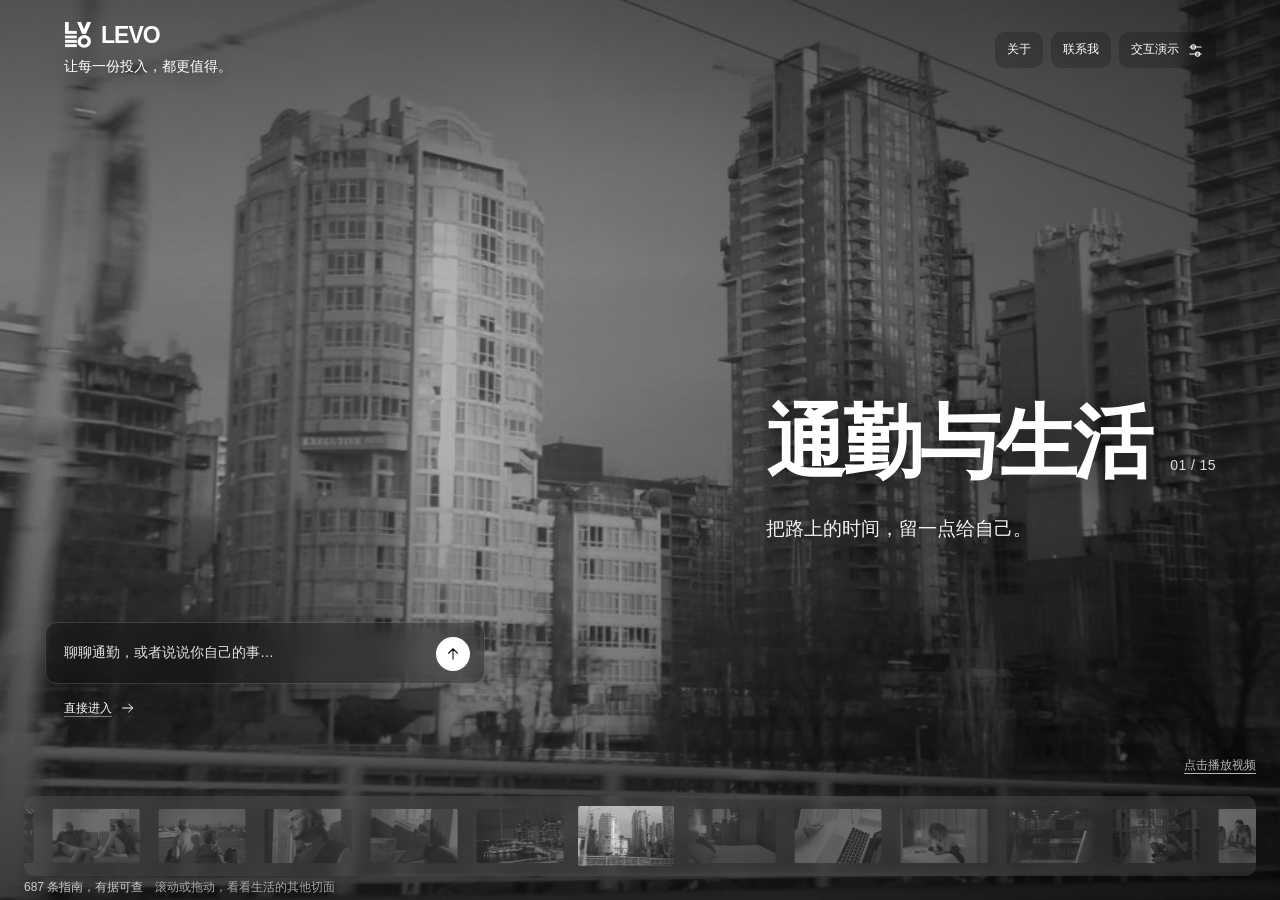
==== commit 45fa5217: "Merge current product integration and port LEVO UI updates to frontend root" ====
--- a/frontend/index.html
+++ b/frontend/index.html
@@ -3,25 +3,25 @@
 <head>
   <meta charset="UTF-8">
   <meta name="viewport" content="width=device-width,initial-scale=1">
-  <meta name="description" content="看清投入，做更值得的选择。结合生活情境，了解建议的成本、收益与依据。">
+  <meta name="description" content="让每一份投入，都更值得。结合生活情境，了解建议的成本、收益与依据。">
   <meta name="theme-color" content="#ffffff">
-  <title>LifeOS — 看清投入，做更值得的选择</title>
-  <link rel="icon" href="assets/mark.svg" type="image/svg+xml">
+  <title>LEVO — 让每一份投入，都更值得。</title>
+  <link rel="icon" href="assets/mark.svg?v=levo" type="image/svg+xml">
   <link rel="stylesheet" href="styles.css">
-  <link rel="stylesheet" href="decision-ledger.css">
+  <link rel="stylesheet" href="decision-ledger.css?v=auto-text-17">
   <link rel="stylesheet" href="guide-detail.css">
   <link rel="stylesheet" href="guide-share.css">
-  <link rel="stylesheet" href="scene-landing.css">
+  <link rel="stylesheet" href="scene-landing.css?v=home-clean-13">
   <link rel="stylesheet" href="workspace-shell.css">
   <link rel="stylesheet" href="conversation-understanding.css">
-  <link rel="stylesheet" href="conversation-library.css">
-  <link rel="stylesheet" href="chat-enhancements.css">
-  <script type="module" src="app.mjs"></script>
+  <link rel="stylesheet" href="conversation-library.css?v=scroll-reading-7">
+  <link rel="stylesheet" href="chat-enhancements.css?v=scroll-reading-7">
+  <script type="module" src="app.mjs?v=auto-text-17"></script>
 </head>
 <body>
 <a class="skip-link" href="#main">跳到主要内容</a>
 <svg class="sprite" xmlns="http://www.w3.org/2000/svg" aria-hidden="true"><defs>
-  <symbol id="mark" viewBox="0 0 32 32"><path d="M16 16C4-4-4 4 16 16S36 4 16 16 4 36 16 16 36 36 16 16"/></symbol>
+  <symbol id="mark" viewBox="0 0 32 32"><image href="assets/mark.svg" width="32" height="32"/></symbol>
   <symbol id="arrow" viewBox="0 0 24 24"><path d="M4 12h15m-6-6 6 6-6 6"/></symbol>
   <symbol id="up" viewBox="0 0 24 24"><path d="M12 19V5m-6 6 6-6 6 6"/></symbol>
   <symbol id="plus" viewBox="0 0 24 24"><path d="M12 5v14M5 12h14"/></symbol>
@@ -44,33 +44,30 @@
   <div class="scene-media" aria-hidden="true"><img id="scene-poster" class="scene-poster" src="assets/scenes/commute.jpg" alt=""><video id="scene-video" class="scene-video" muted loop playsinline preload="metadata" disablepictureinpicture></video></div>
   <div class="scene-shade" aria-hidden="true"></div>
   <header class="scene-nav">
-    <button class="scene-entry" data-action="start">进入对话<svg class="icon" aria-hidden="true"><use href="#arrow"/></svg></button>
-    <a href="#/" class="scene-wordmark" aria-label="LifeOS 首页"><svg class="brand-mark"><use href="#mark"/></svg><span>LifeOS</span></a>
+    <div class="scene-brand"><a href="#/" class="scene-wordmark" aria-label="LEVO 首页"><svg class="brand-mark"><use href="#mark"/></svg><span>LEVO</span></a><p id="landing-slogan" class="scene-product-slogan">让每一份投入，都更值得。</p></div>
     <nav aria-label="主导航"><button class="text-button" data-action="about">关于</button><button class="text-button" data-action="contact">联系我</button><button class="mode-button" data-action="settings"><span class="mode-label">交互演示</span><svg class="icon"><use href="#settings"/></svg></button></nav>
   </header>
   <main id="main" class="scene-stage" tabindex="-1">
     <button id="scene-open" class="scene-open" aria-label="聊聊「通勤与生活」" disabled></button>
-    <div id="scene-caption" class="scene-caption"><h1 id="scene-name">通勤与生活</h1><p id="scene-description" class="scene-description">把路上的时间，留一点给自己。</p></div>
+    <div id="scene-caption" class="scene-caption"><div class="scene-title-line"><h1 id="scene-name">通勤与生活</h1><div class="scene-context" aria-live="polite" aria-atomic="true"><span id="scene-counter" class="scene-counter">01 / 04</span><span id="scene-status" class="sr-only">通勤与生活</span></div></div><p id="scene-description" class="scene-description">把路上的时间，留一点给自己。</p></div>
     <div class="scene-conversation" role="group" aria-label="开始或继续对话">
-    <p id="landing-slogan" class="scene-product-slogan">看清投入，做更值得的选择。</p>
     <div class="scene-input-surface">
-    <button id="followup-card" class="followup-card" hidden></button>
     <form id="landing-composer" class="scene-form"><label class="sr-only" for="landing-query">说说你想聊的事</label><textarea id="landing-query" rows="1" maxlength="2000" placeholder="聊聊通勤，或者说说你自己的事…" disabled></textarea><button id="landing-send" type="submit" aria-label="开始对话" disabled><svg class="icon"><use href="#up"/></svg></button></form>
     </div>
+    <button type="button" class="scene-entry" data-action="start">直接进入<svg class="icon" aria-hidden="true"><use href="#arrow"/></svg></button>
     </div>
   </main>
-  <div class="scene-toolbar"><div class="scene-context" aria-live="polite" aria-atomic="true"><span id="scene-counter" class="scene-counter">01 / 04</span><span id="scene-status" class="sr-only">通勤与生活</span></div><div class="scene-playback"><button id="scene-media-status" class="scene-media-status" hidden></button><button id="scene-pause" class="scene-pause" aria-label="暂停视频与缩略图轨道" aria-pressed="false"><svg class="icon"><use href="#pause"/></svg><span id="scene-pause-label">暂停画面</span></button></div></div>
+  <div class="scene-toolbar"><div class="scene-playback"><button id="scene-media-status" class="scene-media-status" hidden></button></div></div>
   <div id="scene-reel" class="scene-reel" role="group" aria-label="场景浏览，可滚动或拖动"><div id="scene-reel-track" class="scene-reel-track"></div></div>
   <div class="scene-credit"><button data-action="guide-info">687 条指南，有据可查</button><span>滚动或拖动，看看生活的其他切面</span></div>
 </div>
 
 <div id="workspace" class="workspace" data-sidebar-open="true" hidden>
   <aside id="conversation-sidebar" class="sidebar" aria-label="对话导航">
-    <a href="#/" class="wordmark"><svg class="brand-mark"><use href="#mark"/></svg><span>LifeOS</span></a>
-    <button class="new-chat" data-action="new-chat"><svg class="icon"><use href="#plus"/></svg>开始新对话</button>
-    <div class="history-heading"><span id="history-heading-label">对话</span><div class="history-tools"><button id="history-order-reset" type="button" class="history-order-action" hidden>恢复默认</button><button id="history-order-toggle" type="button" class="history-order-action" aria-pressed="false">排序</button><button class="icon-button" id="history-search-toggle" aria-label="搜索对话"><svg class="icon"><use href="#search"/></svg></button></div></div><p id="history-order-help" class="sr-only">拖动右侧手柄调整同组对话的顺序，也可以聚焦手柄后使用上下方向键。拖动中按 Escape 取消。</p>
-    <div id="history" class="history"></div>
-    <button id="history-all" class="history-all" data-action="conversation-library">全部对话<span id="history-total">0</span></button>
+    <a href="#/" class="wordmark"><svg class="brand-mark"><use href="#mark"/></svg><span>LEVO</span></a>
+    <div class="sidebar-primary"><button class="new-chat" data-action="new-chat"><svg class="icon"><use href="#plus"/></svg>开始新对话</button><button class="icon-button" id="history-search-toggle" aria-label="搜索对话"><svg class="icon"><use href="#search"/></svg></button></div>
+<p id="history-order-help" class="sr-only">直接拖动对话调整同组顺序，也可以聚焦对话后按 Alt 加上下方向键。拖动中按 Escape 取消。</p>
+    <div id="history" class="history"><button id="history-all" class="history-all" data-action="conversation-library">全部对话<span id="history-total">0</span></button></div>
     <div class="sidebar-bottom">
       <div id="profile-menu" class="profile-menu" aria-label="个人选项" hidden>
         <button data-action="memories"><svg class="icon"><use href="#memory"/></svg><span>我的记忆</span><span class="memory-count">0</span></button>
@@ -105,5 +102,5 @@
 <dialog id="dialog" aria-labelledby="dialog-title"><div class="dialog-header"><div class="dialog-heading"><p id="dialog-kicker" class="dialog-kicker" hidden></p><h2 id="dialog-title" tabindex="-1"></h2></div><button class="icon-button" id="close-dialog" aria-label="关闭弹窗"><svg class="icon"><use href="#close"/></svg></button></div><div id="dialog-body" class="dialog-body"></div></dialog>
 <div id="toast" class="toast" role="status" hidden></div>
 <div id="announcer" class="sr-only" aria-live="polite" aria-atomic="true"></div>
-<noscript><p class="noscript">开始聊天需要开启 JavaScript。LifeOS 的建议来自固定指南，对话后会自动记忆。</p></noscript>
+<noscript><p class="noscript">开始聊天需要开启 JavaScript。LEVO 的建议来自固定指南，对话后会自动记忆。</p></noscript>
 </body></html>
--- a/frontend/styles.css
+++ b/frontend/styles.css
@@ -32,3 +32,7 @@
 .project-group{margin:5px 0 20px}.project-heading{display:flex;align-items:center;gap:8px;width:100%;padding:10px 12px;text-align:left;min-height:44px;font-size:14px;font-weight:500;border-radius:9px}.project-heading:hover{background:var(--accent);opacity:1}.project-heading small{font-size:12px;font-weight:400;color:var(--secondary);border:1px solid #c8c8c8;border-radius:4px;padding:0 4px}.project-heading>.icon{width:14px;height:14px;margin-left:auto;transform:rotate(90deg);transition:transform .2s var(--ease)}.project-heading[aria-expanded="false"]>.icon{transform:rotate(0deg)}.project-conversations{padding-left:12px;margin-left:13px;border-left:1px solid #cecece}.project-conversations .history-row>button:first-child{padding-left:10px;font-size:13px}.project-conversations .history-row.active{background:#dedede}.history-section-title{font-size:12px;color:var(--secondary);padding:0 13px 7px}.project-example-note{max-width:760px;margin:0 auto 26px;padding-bottom:14px;border-bottom:1px solid var(--line);color:var(--secondary);font-size:12px}
 
 .recovered-memory-context{max-width:760px;margin:0 auto 30px;padding:18px 22px;background:var(--card);border-radius:12px}.recovered-memory-context>span{font-size:12px;color:var(--secondary)}.recovered-memory-context h2{font-size:15px;font-weight:500;line-height:1.7;text-align:left;margin-top:6px}.recovered-memory-context p{font-size:14px;line-height:1.85;white-space:pre-wrap;overflow-wrap:anywhere;margin-top:8px}
+
+/* The supplied LEVO image is rendered through its original luminance mask. */
+.brand-mark{filter:none}
+.thinking-mark{animation:none}
--- a/frontend/decision-ledger.css
+++ b/frontend/decision-ledger.css
@@ -1,23 +1,40 @@
-/* Quiet, functional typography; the stamp is the single expressive accent. */
-.ledger-entry{--ledger-text:14px;--ledger-meta:12px;--ledger-ease:cubic-bezier(.22,1,.36,1);margin:24px 0;color:var(--ink);text-align:left;font-family:var(--body);font-size:var(--ledger-text);line-height:1.8;background:var(--white);border:1px solid var(--line);border-radius:14px;overflow:hidden}
+/* Three type roles: reading 14, metadata 12, emphasis/data 20. */
+.ledger-entry{--ledger-text:14px;--ledger-meta:12px;--ledger-ease:cubic-bezier(.22,1,.36,1);margin:24px 0;color:var(--ink);text-align:left;font-family:var(--body);font-size:14px;line-height:1.85;background:#fff;border:1px solid #dedede;border-radius:14px;overflow:hidden}
 .ledger-entry button,.ledger-entry input{font-family:inherit}
-.ledger-cover{padding:20px 24px}.ledger-cover-meta{display:flex;align-items:center;justify-content:space-between;gap:18px;font-size:var(--ledger-meta);color:var(--secondary);font-variant-numeric:tabular-nums}.ledger-cover-meta>span:first-child{font-weight:600;color:var(--ink)}
-.ledger-cover-title{font-size:var(--ledger-text);line-height:1.8;font-weight:600;margin:12px 0 4px}.ledger-cover-bottom{display:flex;align-items:center;justify-content:space-between;gap:20px}.ledger-cover-description{font-size:var(--ledger-meta);line-height:1.8;color:var(--secondary)}
-.ledger-open{display:flex;align-items:center;gap:10px;min-height:44px;padding:8px 12px;font-size:var(--ledger-text);font-weight:400;white-space:nowrap;background:var(--card);border-radius:8px}.ledger-open:hover{background:var(--accent);opacity:1!important}.ledger-open::after{content:'↗';display:inline-block;transition:transform .2s var(--ledger-ease)}.ledger-open:hover::after{transform:translate(2px,-2px)}
-.ledger-paper{padding:0 24px 8px}.ledger-is-open .ledger-cover{border-bottom:1px solid var(--line)}.ledger-is-open .ledger-open::after{content:'−'}
-.ledger-toolbar{display:flex;justify-content:space-between;align-items:center;min-height:48px;font-size:var(--ledger-meta);color:var(--secondary)}.ledger-small-button{font-size:var(--ledger-meta);font-weight:400;min-height:40px;padding:8px 0;text-decoration:underline;text-underline-offset:4px;color:var(--secondary)}
-.ledger-step{scroll-margin:20px}.ledger-pending{opacity:0}.ledger-question{padding:8px 0 22px;border-bottom:1px solid var(--line)}.ledger-label{font-size:var(--ledger-meta);color:var(--secondary)}.ledger-question>p{font-size:var(--ledger-text);font-weight:600;line-height:1.9;margin-top:6px;white-space:pre-wrap;overflow-wrap:anywhere}.ledger-text-unit{display:inline-block}
-.ledger-guides{padding:20px 0 0}.ledger-guide-top{display:flex;align-items:center;justify-content:space-between;gap:14px;margin-bottom:10px;color:var(--secondary);font-size:var(--ledger-meta)}.ledger-guide-top strong{font-size:inherit;font-weight:400}.ledger-guide-top p{font-size:inherit;line-height:1.8}
-.ledger-guide-choice{display:grid;grid-template-columns:48px minmax(0,1fr) 32px;width:100%;align-items:center;gap:12px;padding:12px;border-radius:8px;text-align:left;min-height:48px;margin-top:4px}.ledger-guide-choice[aria-pressed="true"]{background:var(--card)}.ledger-guide-choice:hover{background:var(--card);opacity:1!important}.ledger-guide-id{font-size:var(--ledger-meta);color:var(--secondary);font-variant-numeric:tabular-nums}.ledger-guide-title{font-size:var(--ledger-text);line-height:1.8;font-weight:400}.ledger-guide-arrow{font-size:var(--ledger-meta);text-align:right;color:var(--secondary)}
-.ledger-detail{margin-top:24px}.ledger-detail-title{padding-bottom:10px}.ledger-detail-title h4{font-size:var(--ledger-text);line-height:1.8;font-weight:600;margin:4px 0 0}.ledger-balance{margin:0}.ledger-balance>div{display:grid;grid-template-columns:56px minmax(0,1fr);gap:16px;padding:14px 0;border-top:1px solid var(--line)}.ledger-balance dt{font-size:var(--ledger-meta);color:var(--secondary);padding-top:2px}.ledger-balance dd{font-size:var(--ledger-text);line-height:1.9;font-weight:400;margin:0;white-space:pre-wrap;overflow-wrap:anywhere}
-.ledger-limits{border-top:1px solid var(--line);padding:2px 0}.ledger-limits summary{cursor:pointer;min-height:44px;align-content:center;font-size:var(--ledger-meta);color:var(--secondary);list-style-position:inside}.ledger-limits p{font-size:var(--ledger-meta);line-height:1.9;color:var(--secondary);margin:6px 0 12px;white-space:pre-wrap;overflow-wrap:anywhere}.ledger-source{font-size:var(--ledger-meta);color:var(--secondary);line-height:1.9}.ledger-source>span{display:block;overflow-wrap:anywhere}.ledger-source-link{font-size:var(--ledger-meta);min-height:44px;padding:8px 0;text-decoration:underline;text-underline-offset:4px;color:var(--ink)}
-.ledger-calculator{padding:20px 0;margin-top:18px;border-top:1px solid var(--line)}.ledger-calc-title h4{font-size:var(--ledger-text);line-height:1.8;margin:0;font-weight:600}.ledger-calc-title>span{display:block;margin-top:4px;font-size:var(--ledger-meta);color:var(--secondary)}
-.ledger-calc-fields{display:grid;grid-template-columns:repeat(3,minmax(0,1fr));gap:12px;margin:18px 0}.ledger-calc-fields>label>span{display:block;font-size:var(--ledger-meta);color:var(--secondary);margin-bottom:6px}.ledger-calc-fields label>div{display:flex;align-items:center;gap:8px;font-size:var(--ledger-meta)}.ledger-calc-fields input{width:78px;min-width:0;max-width:70%;background:var(--white);border:1px solid var(--line);border-radius:6px;padding:8px 10px;min-height:44px;font-size:var(--ledger-text);font-variant-numeric:tabular-nums}
-.ledger-calc-results{display:grid;grid-template-columns:1fr 1fr;gap:20px;padding:12px 0}.ledger-calc-result{display:flex;align-items:baseline;flex-wrap:wrap;gap:10px;min-width:0}.ledger-calc-result>span{font-size:var(--ledger-meta);color:var(--secondary);white-space:nowrap}.ledger-number{display:inline-block;min-width:3ch;font-size:28px;letter-spacing:-.035em;font-weight:600;line-height:1.3;font-variant-numeric:tabular-nums}.ledger-calc-error:empty{display:none}.ledger-calc-error{font-size:var(--ledger-meta);margin-top:12px}.ledger-calc-assumption{font-size:var(--ledger-meta);line-height:1.8;color:var(--secondary);margin-top:12px}
-.ledger-conclusion{display:grid;grid-template-columns:minmax(0,1fr) 76px;gap:20px;align-items:center;margin-top:8px;padding:22px 0;border-top:1px solid var(--line)}.ledger-conclusion h4{font-size:var(--ledger-text);font-weight:600;margin:0 0 6px;line-height:1.8}.ledger-conclusion p{font-size:var(--ledger-meta);line-height:1.8;color:var(--secondary)}
-.ledger-seal{display:flex;flex-direction:column;justify-content:center;align-items:center;border:1.5px solid var(--ink);outline:1px solid var(--ink);outline-offset:-5px;width:72px;height:72px;border-radius:50%;transform:rotate(-9deg);transform-origin:55% 65%;color:var(--ink)}.ledger-seal strong{font-size:var(--ledger-text);font-weight:600;letter-spacing:.04em}.ledger-seal span{font-size:var(--ledger-meta);line-height:1.5;letter-spacing:.02em}
-.ledger-bottom{display:flex;align-items:center;justify-content:space-between;gap:20px;border-top:1px solid var(--line);padding-top:4px}.ledger-back{font-size:var(--ledger-text);font-weight:400;min-height:44px;padding:8px 0}
-/* Layout is present from the outset. Only the text and ink arrive; nothing pushes the page. */
-.ledger-reveal{animation:ledger-settle .62s var(--reveal-delay,0ms) var(--ledger-ease) both}.ledger-question.ledger-reveal{animation-name:ledger-fade}.ledger-question.ledger-reveal .ledger-text-unit{animation:ledger-text .7s calc(var(--reveal-delay,0ms) + var(--text-delay,0ms)) var(--ledger-ease) both}.ledger-guides.ledger-reveal{animation-name:ledger-fade}.ledger-guides.ledger-reveal .ledger-guide-choice{animation:ledger-settle .55s calc(var(--reveal-delay,0ms) + var(--row-delay,0ms)) var(--ledger-ease) both}.ledger-detail.ledger-reveal .ledger-balance>div{animation:ledger-settle .65s calc(var(--reveal-delay,0ms) + var(--row-delay,0ms)) var(--ledger-ease) both}.ledger-conclusion.ledger-reveal{animation-name:ledger-fade}.ledger-conclusion.ledger-reveal .ledger-seal{animation:ledger-stamp .7s var(--stamp-delay,600ms) cubic-bezier(.2,.8,.25,1) both}
-@keyframes ledger-fade{from{opacity:0}to{opacity:1}}@keyframes ledger-settle{from{opacity:0;transform:translateY(6px)}to{opacity:1;transform:translateY(0)}}@keyframes ledger-text{from{opacity:0;transform:translateY(9px)}to{opacity:1;transform:translateY(0)}}@keyframes ledger-stamp{0%{opacity:0;transform:translateY(-14px) rotate(-15deg) scale(1.25)}48%{opacity:1;transform:translateY(1px) rotate(-8deg) scale(.96)}72%{opacity:1;transform:translateY(-1px) rotate(-9.5deg) scale(1.015)}100%{opacity:1;transform:translateY(0) rotate(-9deg) scale(1)}}
-@media(prefers-reduced-motion:reduce){.ledger-entry *,.ledger-entry *::after{animation:none!important;transition:none!important;scroll-behavior:auto!important}.ledger-pending{opacity:1}}
+.ledger-cover{padding:22px 26px 24px}.ledger-cover-meta{display:flex;align-items:center;justify-content:space-between;gap:18px;font-size:12px;color:#737373;font-variant-numeric:tabular-nums}.ledger-cover-meta>span:first-child{font-weight:600;color:var(--ink)}
+.ledger-cover-title{font-size:20px;line-height:1.6;font-weight:600;margin:16px 0 10px;letter-spacing:-.02em}.ledger-cover-evidence{display:flex;align-items:center;gap:8px;color:#737373;font-size:12px}.ledger-cover-evidence strong{font-size:12px;font-weight:600;color:var(--ink);line-height:1.5;min-width:18px;text-align:center;border-bottom:1px solid #9a9a9a}
+.ledger-cover-bottom{display:flex;align-items:center;justify-content:space-between;gap:20px;margin-top:20px;padding-top:18px;border-top:1px solid #ededed}.ledger-cover-description{font-size:14px;line-height:1.8;color:#737373}
+.ledger-open{display:flex;align-items:center;justify-content:center;gap:14px;min-height:44px;padding:10px 16px;font-size:14px;font-weight:400;white-space:nowrap;background:#222;color:#fff;border-radius:7px}.ledger-open:hover{background:#393939;opacity:1!important}.ledger-arrow{height:18px;width:18px;fill:none;stroke:currentColor;stroke-width:1.5;stroke-linecap:round;stroke-linejoin:round;transition:transform 180ms var(--ledger-ease)}.ledger-open:hover .ledger-arrow{transform:translateX(3px)}.ledger-is-open .ledger-open{background:#f3f3f3;color:var(--ink)}.ledger-is-open .ledger-arrow{transform:rotate(-90deg)}
+.ledger-paper{padding:0 26px 6px}.ledger-is-open .ledger-cover{border-bottom:1px solid #e5e5e5}.ledger-toolbar{display:flex;justify-content:space-between;align-items:center;min-height:58px;gap:20px;font-size:12px;color:#737373}
+.ledger-reading-unit{scroll-margin:24px}.ledger-label{font-size:12px;color:#737373;font-weight:400;line-height:1.8;margin:0 0 9px}.ledger-reading-unit>p{font-size:14px;line-height:1.95;margin:0;white-space:pre-wrap;overflow-wrap:anywhere}.ledger-question{padding:4px 0 24px;border-bottom:1px solid #e5e5e5}.ledger-question p{font-weight:500}.ledger-question .ledger-reading-unit+.ledger-reading-unit{margin-top:12px}
+.ledger-guides{padding:24px 0}.ledger-choices{display:flex;flex-direction:column;gap:6px}.ledger-guide-choice{display:grid;grid-template-columns:minmax(0,1fr) 24px;width:100%;align-items:center;column-gap:16px;row-gap:5px;padding:14px 16px;border-radius:7px;text-align:left;min-height:56px;border:1px solid transparent}.ledger-guide-choice[aria-pressed="true"]{background:#f5f5f5;border-color:#e5e5e5}.ledger-guide-choice:hover{background:#f5f5f5;opacity:1!important}.ledger-guide-id{grid-column:1;font-size:12px;color:#737373;font-variant-numeric:tabular-nums}.ledger-guide-title{grid-column:1;font-size:14px;line-height:1.8;font-weight:500}.ledger-guide-grade{grid-column:2;grid-row:1/3;align-self:center;font-size:20px;line-height:1.3;font-weight:500;text-align:right;font-variant-numeric:tabular-nums}
+.ledger-detail>.ledger-reading-unit,.ledger-closing-copy>.ledger-reading-unit{padding:13px 0}.ledger-detail>.ledger-reading-unit:has(>.ledger-label),.ledger-closing-copy>.ledger-reading-unit:has(>.ledger-label){padding-top:24px;margin-top:10px;border-top:1px solid #e5e5e5}.ledger-detail>.ledger-reading-unit:first-child,.ledger-closing-copy>.ledger-reading-unit:first-child{margin-top:0}.ledger-facts{display:grid;grid-template-columns:1fr 1fr;column-gap:28px;margin:0}.ledger-facts .ledger-fact-pair{display:flex;justify-content:space-between;align-items:baseline;gap:12px;padding:10px 0;border-bottom:1px solid #ededed}.ledger-facts dt{font-size:12px;color:#737373}.ledger-facts dd{font-size:14px;font-weight:600;margin:0}
+.ledger-evidence-summary{display:grid;grid-template-columns:44px minmax(0,1fr);column-gap:14px;row-gap:4px;align-items:center;padding:12px 0}.ledger-evidence-grade{grid-row:1/3;align-self:start;font-size:20px;line-height:1.5;font-weight:600;border-bottom:1px solid var(--ink);width:30px;text-align:center;font-variant-numeric:tabular-nums}.ledger-evidence-caption{font-size:14px;font-weight:500;line-height:1.8}.ledger-evidence-note{font-size:12px;color:#737373;line-height:1.9}.ledger-source-link{font-size:12px;min-height:44px;padding:8px 0;text-decoration:underline;text-underline-offset:4px;color:var(--ink)}
+.ledger-calculator{padding:24px 0;margin-top:10px;border-top:1px solid #e5e5e5}.ledger-calc-title h4{font-size:14px;line-height:1.8;margin:0;font-weight:600}.ledger-calc-title p{display:block;margin-top:5px;font-size:12px;color:#737373}.ledger-calc-fields{display:grid;grid-template-columns:repeat(3,minmax(0,1fr));gap:12px;margin:20px 0}.ledger-calc-fields>label>span{display:block;font-size:12px;color:#737373;margin-bottom:6px}.ledger-calc-fields label>div{display:flex;align-items:center;gap:8px;font-size:12px}.ledger-calc-fields input{width:78px;min-width:0;max-width:70%;background:#fff;border:1px solid #dedede;border-radius:6px;padding:8px 10px;min-height:44px;font-size:14px;font-variant-numeric:tabular-nums}.ledger-calc-results{display:grid;grid-template-columns:1fr 1fr;gap:20px;padding:14px 0}.ledger-calc-result{display:flex;align-items:baseline;flex-wrap:wrap;gap:10px;min-width:0}.ledger-calc-result>span{font-size:12px;color:#737373;white-space:nowrap}.ledger-number{display:inline-block;min-width:3ch;font-size:20px;font-weight:600;line-height:1.5;font-variant-numeric:tabular-nums}.ledger-calc-error:empty{display:none}.ledger-calc-error{font-size:12px;margin-top:12px}.ledger-calculator .ledger-reading-unit>p.ledger-calc-assumption{font-size:12px;line-height:1.8;color:#737373;margin-top:12px}
+.ledger-seal-slot{position:relative;isolation:isolate;width:164px;height:164px;display:grid;place-items:center;margin:0;pointer-events:none}
+.ledger-seal-slot::before,.ledger-seal-slot::after{content:"";position:absolute;z-index:-1;left:50%;top:50%;width:148px;height:148px;border:1px solid #252525;border-radius:50%;opacity:0;transform:translate(-50%,-50%) scale(.88);pointer-events:none}
+.ledger-seal-slot:has(.ledger-seal[data-state="stamping"])::before{animation:ledger-ink-wave 640ms 410ms cubic-bezier(.16,1,.3,1) both}
+.ledger-seal-slot:has(.ledger-seal[data-state="stamping"])::after{animation:ledger-ink-wave-soft 570ms 490ms cubic-bezier(.16,1,.3,1) both}
+.ledger-seal{display:flex;flex-direction:column;justify-content:center;align-items:center;gap:5px;border:0;width:144px;height:144px;border-radius:50%;transform:rotate(-9deg);transform-origin:55% 65%;color:var(--ink)}
+.ledger-seal svg{width:100%;height:100%;overflow:visible;fill:currentColor}.ledger-seal-ring{font-size:12px;font-weight:500;letter-spacing:.04em}.ledger-seal-wordmark{font-size:20px;font-weight:600;letter-spacing:.06em;text-anchor:middle}
+.ledger-seal[data-state="waiting"]{opacity:0}.ledger-seal[data-state="stamping"]{animation:ledger-stamp 1100ms cubic-bezier(.2,.8,.25,1) both}.ledger-seal[data-state="done"]{opacity:.72;transform:rotate(-9deg)}
+/* Automatic word wave; the layout and controls remain stable. */
+.ledger-reveal-text{transform:rotate(var(--ledger-text-turn,0deg));transform-origin:0 50%}
+.ledger-reveal-piece{display:inline-block;vertical-align:baseline;opacity:.16;filter:blur(3px)}
+.ledger-guide-choice:has(.ledger-grade-qualified){grid-template-columns:minmax(0,1fr) 130px}
+.ledger-evidence-summary:has(.ledger-grade-qualified){grid-template-columns:130px minmax(0,1fr)}
+.ledger-guide-grade.ledger-grade-qualified,.ledger-evidence-grade.ledger-grade-qualified{font-size:12px;line-height:1.7;font-weight:400;width:auto;max-width:130px;overflow-wrap:anywhere;text-align:left}
+@keyframes ledger-stamp{0%{opacity:0;transform:translateY(-56px) rotate(-18deg) scale(1.38)}24%{opacity:.72;transform:translateY(-12px) rotate(-11deg) scale(1.08)}38%{opacity:.72;transform:translateY(3px) rotate(-8deg) scale(1.035,.96)}54%{opacity:.72;transform:translateY(-3px) rotate(-10deg) scale(1.025)}74%{opacity:.72;transform:translateY(0) rotate(-9deg) scale(.998)}100%{opacity:.72;transform:translateY(0) rotate(-9deg) scale(1)}}
+@keyframes ledger-ink-wave{0%{opacity:0;transform:translate(-50%,-50%) scale(.88)}10%{opacity:.24}100%{opacity:0;transform:translate(-50%,-50%) scale(1.3)}}
+@keyframes ledger-ink-wave-soft{0%{opacity:0;transform:translate(-50%,-50%) scale(.94)}12%{opacity:.12}100%{opacity:0;transform:translate(-50%,-50%) scale(1.25)}}
+@media(prefers-reduced-motion:reduce){.ledger-entry *{animation:none!important;transition:none!important;scroll-behavior:auto!important}.ledger-reveal-text{transform:none!important}.ledger-reveal-piece{opacity:1!important;filter:none!important}}
+
+@media(prefers-reduced-motion:reduce){.ledger-seal-slot::before,.ledger-seal-slot::after{animation:none!important;opacity:0!important}}
+
+.ledger-with-seal{position:relative}
+.ledger-with-seal>.ledger-seal-slot{position:absolute;right:-6px;bottom:8px;z-index:2}
+.ledger-closing-copy{min-width:0;width:100%}
+.ledger-seal{mix-blend-mode:multiply}
+.ledger-seal-circles{fill:none;stroke:currentColor}
+.ledger-seal[data-state="stamping"]{opacity:.72}
+@media print{.ledger-reveal-text{transform:none!important}.ledger-reveal-piece{opacity:1!important;filter:none!important}}
--- a/frontend/scene-landing.css
+++ b/frontend/scene-landing.css
@@ -1,28 +1,31 @@
-/* Scene identity leads the media; a quieter product promise stays beside the composer. */
-.scene-landing{--scene-margin:24px;--scene-copy-size:clamp(18px,1.5vw,22px);position:relative;isolation:isolate;min-height:660px;height:100dvh;overflow:hidden;background:#171717;color:#fff}
+/* Brand and composer anchor the left; the changing scenario occupies the right. */
+.scene-landing{--scene-margin:24px;--scene-input-inset:18px;--scene-gutter:clamp(24px,5vw,96px);--scene-copy-size:clamp(18px,1.5vw,22px);position:relative;isolation:isolate;min-height:660px;height:100dvh;overflow:hidden;background:#171717;color:#fff}
 .scene-media,.scene-poster,.scene-video,.scene-shade,.scene-stage,.scene-open{position:absolute;inset:0;width:100%;height:100%}
 .scene-media{z-index:-2;overflow:hidden}.scene-poster,.scene-video{object-fit:cover;filter:grayscale(1) brightness(.78);pointer-events:none}.scene-video{opacity:0;transition:opacity .55s ease}.scene-landing[data-media="video"] .scene-video{opacity:1}
 .scene-shade{z-index:-1;pointer-events:none;background:linear-gradient(270deg,#0000005c,transparent 58%),linear-gradient(180deg,#00000070 0%,#00000008 30%,#0000000a 50%,#00000080 100%)}
-.scene-nav{position:absolute;z-index:5;top:0;left:0;width:100%;height:82px;display:flex;align-items:center;justify-content:space-between;padding:0 var(--scene-margin);gap:25px;color:#fff}
-.scene-wordmark{position:absolute;left:50%;transform:translateX(-50%);display:flex;align-items:center;gap:9px;font-size:23px;font-weight:550;letter-spacing:-1px;line-height:1}.scene-wordmark .brand-mark{width:28px;height:28px}
-.scene-entry{display:flex;align-items:center;gap:12px;min-height:36px;padding:8px 14px;border-radius:10px;background:#fff;color:#171717;font-size:12px}.scene-entry .icon{width:16px;height:16px}.scene-entry:hover{background:#ededed;opacity:1}
+.scene-nav{position:absolute;z-index:5;top:0;left:0;width:100%;height:100px;display:flex;align-items:center;justify-content:space-between;padding:0 var(--scene-gutter);gap:25px;color:#fff}
+.scene-brand{display:flex;flex-direction:column;align-items:flex-start;gap:6px}.scene-wordmark{display:flex;align-items:center;gap:9px;font-size:23px;font-weight:550;letter-spacing:-1px;line-height:1}.scene-wordmark .brand-mark{width:28px;height:28px}
+.scene-entry{display:flex;align-items:center;gap:8px;width:fit-content;min-height:32px;margin:8px 0 0 calc(var(--scene-input-inset) + 1px);padding:4px 0;border-radius:0;background:none;color:#fff;font-size:12px;line-height:1.5;text-decoration:underline;text-decoration-color:#ffffff66;text-underline-offset:4px}.scene-entry:hover{background:none;text-decoration-color:#fff;text-decoration:underline;text-underline-offset:4px;opacity:1}
 .scene-nav nav{margin-left:auto;display:flex;align-items:center;gap:8px}.scene-nav .text-button,.scene-nav .mode-button{font-size:12px;min-height:36px;padding:8px 12px;background:#00000030;border:0;border-radius:10px;color:#fff;backdrop-filter:blur(7px)}.scene-nav .text-button:hover,.scene-nav .mode-button:hover{background:#00000055;text-decoration:none;opacity:1}.scene-nav .mode-button{gap:8px}.scene-nav .memory-count{background:#ffffff25;color:#fff;font-size:10px;min-width:17px;height:17px;margin-left:3px}
-.scene-stage{z-index:1;pointer-events:none}.scene-open{z-index:0;pointer-events:auto;cursor:pointer;border:0;border-radius:0;background:none!important;color:inherit;transition:none;transform:none!important;opacity:1!important}.scene-open:focus-visible{outline:2px solid #fff;outline-offset:-12px}
-.scene-caption{position:absolute;right:var(--scene-margin);top:38%;width:min(920px,70vw);transform:translateY(-15%);pointer-events:none;text-align:left;text-shadow:0 2px 30px #00000070}
-.scene-caption h1{font:600 clamp(52px,6.25vw,96px)/1.16 var(--body);letter-spacing:-.04em;width:fit-content;max-width:100%;text-wrap:balance}.scene-description{margin-top:24px;font-size:var(--scene-copy-size);line-height:1.65;color:#f3f3f3;text-wrap:pretty;max-width:34em}.scene-product-slogan{margin:0 0 16px;font-size:var(--scene-copy-size);font-weight:500;line-height:1.65;color:#fff;text-shadow:0 2px 18px #00000070}
+.scene-stage{z-index:1;pointer-events:none;display:grid;grid-template-rows:minmax(0,1fr) auto;gap:32px;padding:132px var(--scene-gutter) 176px}.scene-open{z-index:0;pointer-events:auto;cursor:pointer;border:0;border-radius:0;background:none!important;color:inherit;transition:none;transform:none!important;opacity:1!important}.scene-open:focus-visible{outline:2px solid #fff;outline-offset:-12px}
+.scene-caption{position:relative;align-self:end;justify-self:end;margin-bottom:clamp(24px,5vh,60px);width:fit-content;max-width:min(920px,100%);pointer-events:none;text-align:left;text-shadow:0 2px 30px #00000070}
+.scene-title-line{display:flex;align-items:baseline;flex-wrap:wrap;column-gap:20px;row-gap:8px}.scene-caption h1{font:600 clamp(52px,6.25vw,96px)/1.16 var(--body);letter-spacing:-.04em;width:fit-content;max-width:100%;margin:0;text-wrap:balance}.scene-description{margin:24px 0 0;font-size:var(--scene-copy-size);line-height:1.65;color:#f3f3f3;text-wrap:pretty;max-width:34em}.scene-product-slogan{margin:0;text-align:left;font-size:14px;font-weight:400;line-height:1.65;color:#fff;text-shadow:0 2px 18px #00000070}
 .scene-context{display:flex;align-items:center;gap:10px;font-size:14px;line-height:1.5;color:#f3f3f3;white-space:nowrap}.scene-counter{font-variant-numeric:tabular-nums;letter-spacing:.03em;color:#dedede}
-.scene-conversation{position:absolute;left:var(--scene-margin);bottom:176px;width:440px;z-index:3;pointer-events:auto}.scene-product-slogan{pointer-events:none}.scene-input-surface{background:#00000040;backdrop-filter:blur(12px);border:1px solid #ffffff26;border-radius:12px;overflow:hidden}.scene-input-surface:focus-within{border-color:#ffffff8c;background:#00000055}.scene-form{position:relative;width:100%;padding:14px 14px 12px 18px;display:flex;gap:14px;align-items:center}
-.scene-form textarea{display:block;flex:1;min-width:0;resize:none;background:none;color:#fff;border:0;outline:0;font-size:14px;line-height:1.8;min-height:28px;max-height:82px;padding:0}.scene-form textarea::placeholder{color:#e3e3e3;opacity:1}.scene-form textarea:focus{outline:0}.scene-form button{width:34px;height:34px;min-width:34px;display:grid;place-items:center;border-radius:50%;background:#fff;color:#171717}.scene-form button .icon{width:18px;height:18px}
-.scene-landing .followup-card{position:relative;width:100%;max-width:none;min-height:74px;margin:0;padding:14px 18px;gap:18px;justify-content:space-between;color:#fff;background:transparent;border-radius:0;border-bottom:1px solid #ffffff26;text-align:left}.scene-landing .followup-card:hover{background:#ffffff0a;opacity:1}.scene-landing .followup-card>div{min-width:0}.scene-landing .followup-card span{font-size:12px;color:#d0d0d0;margin-bottom:4px}.scene-landing .followup-card strong{font-size:14px;line-height:1.6;max-width:none;color:#fff;font-weight:400;white-space:normal;display:-webkit-box;-webkit-box-orient:vertical;-webkit-line-clamp:2;overflow:hidden}.scene-landing .followup-card .icon{width:20px;height:20px;flex-shrink:0}
-.scene-toolbar{position:absolute;bottom:116px;left:var(--scene-margin);right:var(--scene-margin);z-index:5;display:flex;align-items:center;justify-content:space-between;gap:24px;min-height:36px}.scene-playback{display:flex;align-items:center;gap:14px}.scene-pause{display:flex;align-items:center;gap:7px;font-size:12px;color:#fff;padding:8px 0;min-height:36px}.scene-pause .icon{height:15px;width:15px}.scene-media-status{font-size:12px;color:#fff;min-height:36px;padding:8px 0;text-decoration:underline;text-underline-offset:4px}.scene-media-status:disabled{opacity:.7;cursor:default}
+.scene-conversation{position:relative;justify-self:start;margin-left:calc(-1 * (var(--scene-input-inset) + 1px));width:min(440px,100%);z-index:3;pointer-events:auto}.scene-product-slogan{pointer-events:none}.scene-input-surface{background:#00000040;backdrop-filter:blur(12px);border:1px solid #ffffff26;border-radius:12px;overflow:hidden}.scene-input-surface:focus-within{border-color:#ffffff8c;background:#00000055}.scene-form{position:relative;width:100%;padding:14px 14px 12px var(--scene-input-inset);display:flex;gap:14px;align-items:center}
+.scene-form textarea{display:block;flex:1;min-width:0;resize:none;background:none;color:#fff;border:0;outline:0;font-size:14px;line-height:1.8;min-height:28px;max-height:100px;padding:0}.scene-form textarea::placeholder{color:#e3e3e3;opacity:1}.scene-form textarea:focus{outline:0}.scene-form button{width:34px;height:34px;min-width:34px;display:grid;place-items:center;border-radius:50%;background:#fff;color:#171717}.scene-form button .icon{width:18px;height:18px}
+
+.scene-toolbar{position:absolute;bottom:116px;left:var(--scene-margin);right:var(--scene-margin);z-index:5;display:flex;align-items:center;justify-content:flex-end;gap:24px;min-height:36px}.scene-playback{display:flex;align-items:center;gap:14px}.scene-media-status{font-size:12px;color:#fff;min-height:36px;padding:8px 0;text-decoration:underline;text-underline-offset:4px}.scene-media-status:disabled{opacity:.7;cursor:default}
 .scene-reel{position:absolute;left:var(--scene-margin);right:var(--scene-margin);bottom:24px;height:80px;z-index:5;overflow:hidden;background:#82828235;backdrop-filter:blur(7px);border-radius:10px;cursor:grab;touch-action:pan-y;user-select:none}.scene-reel.is-dragging{cursor:grabbing}.scene-reel-track{position:absolute;left:50%;top:10px;display:flex;gap:10px;width:max-content;height:60px;will-change:transform}
 .scene-thumb{position:relative;width:96px;height:60px;flex:0 0 96px;padding:0;overflow:hidden;border-radius:2px;opacity:.34;transform:scale(.91);transition:opacity .3s ease,transform .3s var(--ease);cursor:inherit}.scene-thumb img{display:block;width:100%;height:100%;object-fit:cover;pointer-events:none;filter:grayscale(1)}.scene-thumb.is-active,.scene-thumb:hover,.scene-thumb:focus-visible{opacity:1;transform:scale(1)}.scene-thumb:focus-visible{outline:2px solid #fff;outline-offset:-2px}
 .scene-credit{position:absolute;left:var(--scene-margin);bottom:3px;font-size:12px;color:#ccc;z-index:4}.scene-credit button{font-size:12px;min-height:18px;padding:0;color:inherit}.scene-credit span{margin-left:12px;opacity:.8}
-@media(min-width:1800px){.scene-landing{--scene-margin:32px}.scene-conversation{width:480px}.scene-nav{height:96px}}
-@media(max-height:800px){.scene-caption{top:32%}}
-@media(max-height:740px){.scene-caption{top:24%}}
-@media(max-width:1100px){.scene-caption{width:calc(100% - 2 * var(--scene-margin))}.scene-nav nav{gap:4px}.scene-nav .text-button,.scene-nav .mode-button{padding:8px}.scene-conversation{width:380px}.scene-nav .memory-count{display:none}}
+@media(min-width:1800px){.scene-landing{--scene-margin:32px}.scene-conversation{width:min(480px,100%)}.scene-nav{height:108px}}
+@media(max-height:740px){.scene-stage{padding-top:112px;gap:24px}.scene-caption h1{font-size:clamp(44px,5vw,64px)}.scene-description{margin-top:16px}}
+@media(max-width:1100px){.scene-caption{max-width:100%}.scene-nav nav{gap:4px}.scene-nav .text-button,.scene-nav .mode-button{padding:8px}.scene-conversation{width:min(380px,100%)}.scene-nav .memory-count{display:none}}
 @media(prefers-reduced-motion:reduce){.scene-landing *{animation:none!important;transition:none!important}.scene-reel-track{will-change:auto}}
 
 /* Keep the invisible live region inside the viewport; it must not add a page scrollbar. */
 #announcer{position:fixed;top:0;left:0}
+
+.scene-wordmark .brand-mark{filter:invert(1)}
+
+.scene-entry .icon{width:16px;height:16px}
--- a/frontend/conversation-library.css
+++ b/frontend/conversation-library.css
@@ -2,13 +2,14 @@
 .workspace .sidebar>.wordmark{margin-bottom:28px}
 .workspace .new-chat{min-height:44px;padding:11px 14px;border-radius:8px;background:#202020;color:#fff;font-size:14px}
 .workspace .new-chat:hover{background:#333;color:#fff}
-.workspace .history-heading{margin:24px 0 8px;padding:0 12px;font-size:14px;font-weight:600}
-.workspace .history-heading .icon-button{width:32px;height:32px;min-width:32px;color:#626262}
-.history-tools{display:flex;align-items:center;gap:10px;margin-left:auto}
-.history-order-action{min-height:32px;padding:4px 0;font:400 12px/1.5 var(--body);color:#626262;white-space:nowrap}
-.history-order-action:hover,.history-order-action[aria-pressed="true"]{color:var(--ink)}
+.sidebar-primary{display:flex;align-items:center;gap:8px;margin-bottom:24px}
+.sidebar-primary .new-chat{flex:1;min-width:0}
+.sidebar-primary #history-search-toggle{width:32px;min-width:32px;height:36px;color:#626262}
+.sidebar-primary #history-search-toggle .icon{width:18px;height:18px}
+.sidebar-primary #history-search-toggle:hover{background:none}
+.workspace .sidebar-bottom::before{display:none}
 .workspace .history{padding:0 2px 8px}
-.workspace .sidebar-section+.sidebar-section{margin-top:24px;padding-top:20px;border-top:1px solid #ececec}
+.workspace .sidebar-section+.sidebar-section{margin-top:24px;padding-top:0;border-top:0}
 .workspace .history-section-title{padding:0 12px;margin:0 0 8px;font:400 12px/1.5 var(--body);color:#737373}
 .workspace .project-group{margin:0}
 .workspace .project-heading{min-height:36px;padding:8px 12px;font-size:14px;font-weight:600;border-radius:0}
@@ -17,25 +18,22 @@
 .workspace .project-heading>.icon{margin-left:4px;color:#737373}
 .workspace .project-conversations{display:grid;grid-template-rows:1fr;margin:4px 0 0 12px;padding:0;border:0;transition:grid-template-rows 360ms cubic-bezier(.22,1,.36,1),opacity 240ms ease-out;opacity:1}
 .workspace .project-conversations[data-expanded="false"]{grid-template-rows:0fr;opacity:0}
-.project-branch-body{min-height:0;overflow:hidden;position:relative;padding-left:18px}
-.project-branches{position:absolute;top:0;left:2px;width:18px;pointer-events:none;fill:none;stroke-width:1;stroke-linecap:round;stroke-linejoin:round}
-.project-branch-base{stroke:#e0e0e0}.project-branch-selected{stroke:#292929;stroke-dasharray:1;stroke-dashoffset:0}
-.workspace .history-row{--line-proximity:0;--line-selected:0;position:relative;margin:0;border-radius:0}
-.workspace .history-row.active{--line-selected:1}
-.workspace .history-row:hover,.workspace .history-row.active,.workspace .project-conversations .history-row.active{background:none}
-.workspace .history-row::before,.workspace .history-row.active::before{content:"";position:absolute;left:2px;top:19px;bottom:auto;width:12px;height:1px;border-radius:0;background:#252525;pointer-events:none;transform-origin:left;transform:scaleX(calc(.25 + .75 * max(var(--line-proximity),var(--line-selected))));opacity:max(var(--line-proximity),var(--line-selected));transition:transform 140ms ease-out,opacity 140ms ease-out}
-.workspace .history-row>button.history-select{display:block;padding:8px 12px 8px 20px;line-height:1.5;min-height:58px}
+.project-branch-body{min-height:0;overflow:hidden;padding-left:8px;border-left:1px solid #e5e5e5}
+.workspace .history-row{position:relative;margin:0;border-radius:6px}
+.workspace .history-row:hover{background:none}
+.workspace .history-row.active,.workspace .project-conversations .history-row.active{background:none}
+.workspace .history-row.active .history-select strong{font-weight:600}
+.workspace .history-row::before{display:none}
+.workspace .history-row>button.history-select{display:block;padding:8px 12px;line-height:1.5;min-height:58px}
 .history-select strong,.history-select small{display:block;white-space:nowrap;overflow:hidden;text-overflow:ellipsis;font-weight:400;transform:translateX(calc(var(--line-proximity,0) * 4px));transition:transform 140ms ease-out}
 .history-select strong{font-size:14px;line-height:1.5}.history-select small{font-size:12px;line-height:1.5;color:#737373;margin-top:2px;font-variant-numeric:tabular-nums}
-.workspace .history-row.active .history-select strong{font-weight:600}
-.workspace .project-conversations .history-row>button.history-select,.workspace .conversation-drag-preview[data-order-group^="project:"]>button.history-select{min-height:40px;padding:9px 12px 9px 8px;font-size:14px}
-.workspace .project-conversations .history-row::before{display:none}
-.workspace .history-row:focus-within::before{opacity:1;transform:scaleX(1)}
+.workspace .project-conversations .history-row{margin:0}
+.workspace .project-conversations .history-row>button.history-select,.workspace .conversation-drag-preview[data-order-group^="project:"]>button.history-select{min-height:40px;padding:9px 12px;font-size:14px}
+.workspace .history-select:hover{opacity:1}
+.workspace .history-select:active{transform:none}
 .workspace .history-row .delete-history{border-radius:6px;color:#737373}
-.workspace .history-order-handle{width:32px;min-width:32px;height:32px;color:#737373;cursor:grab;touch-action:none}
-.history-order-handle .icon{width:16px;height:16px}
-.workspace .history[data-reordering="true"] .history-row::before{opacity:0}
-.workspace .history[data-reordering="true"] .history-select strong,.workspace .history[data-reordering="true"] .history-select small{transform:none}
+.history.is-dragging .history-select strong,.history.is-dragging .history-select small{transform:none}
+.workspace .history-select{cursor:grab;user-select:none;-webkit-user-select:none}
 .workspace .history-row.is-ordering-neighbor{transition:transform 240ms cubic-bezier(.22,1,.36,1);will-change:transform}
 .workspace .history-row.is-ordering-origin{background:#f1f1f1;border-radius:7px}
 .workspace .history-row.is-ordering-origin>button{opacity:0}
@@ -43,9 +41,9 @@
 .workspace .conversation-drag-preview::before{display:none}
 .is-history-reordering,.is-history-reordering *{cursor:grabbing!important;user-select:none!important}
 .history-all{display:flex;align-items:center;justify-content:space-between;gap:12px;flex-shrink:0;width:100%;min-height:40px;margin-top:8px;padding:8px 12px;border-radius:8px;font-size:12px;text-align:left;color:#626262}
-.history-all:hover{background:#f5f5f5;color:var(--ink)}.history-all span{font-variant-numeric:tabular-nums}
+.history-all:hover{background:none;color:var(--ink)}.history-all span{font-variant-numeric:tabular-nums}
 .workspace .profile-button small{font-size:12px}
-@media(prefers-reduced-motion:reduce){.workspace .history-row::before,.history-select strong,.history-select small{transition:none!important;transform:none}.workspace .history-row::before{transform:scaleX(calc(.25 + .75 * var(--line-selected)))}}
+
 @media(prefers-reduced-motion:reduce){.workspace .project-conversations,.workspace .history-row.is-ordering-neighbor{transition:none}.workspace .conversation-drag-preview{box-shadow:none}}
 dialog.history-dialog{width:760px}.history-dialog .dialog-header h2{font:600 14px/1.5 var(--body)}
 .history-library-search{position:sticky;top:0;z-index:1;padding:4px 0 16px;background:var(--surface)}
@@ -57,3 +55,5 @@
 .history-library-open small{font-size:12px;color:var(--secondary)}.history-library-actions{display:flex;align-items:center;flex-shrink:0;gap:8px}
 .history-library-actions button{font-size:12px;min-height:36px;padding:6px}.history-library-actions button:hover{text-decoration:underline;text-underline-offset:4px}
 .history-library-empty{font-size:14px;color:var(--secondary);padding:28px 0}
+
+@media(prefers-reduced-motion:reduce){.history-select strong,.history-select small{transition:none;transform:none}}
--- a/frontend/chat-enhancements.css
+++ b/frontend/chat-enhancements.css
@@ -14,3 +14,25 @@
 .memory-excerpt{margin:12px 0}.memory-excerpt small{display:block;margin-top:4px}.memory-sources{margin-top:16px;padding-top:12px;border-top:1px solid var(--line)}.memory-sources>summary{font-size:12px;color:var(--secondary);cursor:pointer;padding:4px 0}.memory-source{padding:16px 0 4px;border-top:1px solid var(--line);margin-top:12px}.memory-source .memory-source-label{font-size:10px;margin-top:12px;color:var(--secondary)}.memory-source .memory-source-query,.memory-source .memory-source-summary{margin-top:3px}.memory-topic{overflow-wrap:anywhere}
 dialog:has(.memory-tools) .dialog-header h2{font:600 14px/1.5 var(--body)}.memory-list .memory-item h3{font-size:14px}.memory-list .empty-memory h3{font:600 14px/1.7 var(--body)}
 @keyframes stream-caret{50%{opacity:0}}@media(prefers-reduced-motion:reduce){.stream-text::after{animation:none!important}}
+
+/* Assistant Markdown has three type roles: heading 18, subheading 16, body 15. */
+.answer-markdown{white-space:normal;font-size:15px;line-height:1.9;overflow-wrap:anywhere}
+.answer-markdown p{margin:0 0 14px;text-wrap:pretty}
+.answer-markdown h2,.answer-markdown h3,.answer-markdown h4,.answer-markdown h5,.answer-markdown h6{font-family:var(--body);font-weight:600;letter-spacing:0;text-align:left;text-wrap:pretty;line-height:1.6;margin:24px 0 10px}
+.answer-markdown h2,.answer-markdown h3{font-size:18px}.answer-markdown h4,.answer-markdown h5,.answer-markdown h6{font-size:16px}
+.answer-markdown strong{font-weight:600}.answer-markdown ul,.answer-markdown ol{margin:10px 0 18px;padding-left:1.6em}
+.answer-markdown li{padding-left:4px;margin:6px 0}.answer-markdown li::marker{color:#626262;font-variant-numeric:tabular-nums}
+.answer-markdown li>p{margin:0}.answer-markdown li>p+p{margin-top:8px}.answer-markdown li>ul,.answer-markdown li>ol{margin:6px 0}
+.answer-markdown blockquote{margin:18px 0;padding:0 0 0 16px;border-left:1px solid #bcbcbc;color:#626262}
+.answer-markdown code{font-family:ui-monospace,SFMono-Regular,Consolas,monospace;font-size:.9em;background:#ededed;border-radius:3px;padding:2px 4px}
+.answer-markdown pre{max-width:100%;overflow:auto;margin:16px 0;padding:14px 16px;background:#ededed;border-radius:6px;white-space:pre;line-height:1.65}
+.answer-markdown pre code{font-size:14px;padding:0;border-radius:0;background:none;overflow-wrap:normal}
+.answer-markdown a{text-decoration:underline;text-underline-offset:3px}.answer-markdown hr{border:0;border-top:1px solid #dedede;margin:22px 0}
+.answer-markdown>:first-child{margin-top:0}.answer-markdown>:last-child{margin-bottom:0}
+.stream-response[data-state="streaming"] .answer-markdown::after{display:none}
+.stream-response[data-state="streaming"] .answer-markdown>:last-child::after{content:"";display:inline-block;width:4px;height:1em;vertical-align:-.12em;margin-left:5px;background:#777;animation:stream-caret 1s steps(2,end) infinite}
+@media(prefers-reduced-motion:reduce){.stream-response[data-state="streaming"] .answer-markdown>:last-child::after{animation:none}}
+
+/* Reserve space while a new evidence card fades into the reading viewport. */
+[data-answer-reveal="pending"]{opacity:0;pointer-events:none}
+@media(prefers-reduced-motion:reduce){[data-answer-reveal="pending"]{opacity:1;pointer-events:auto}}
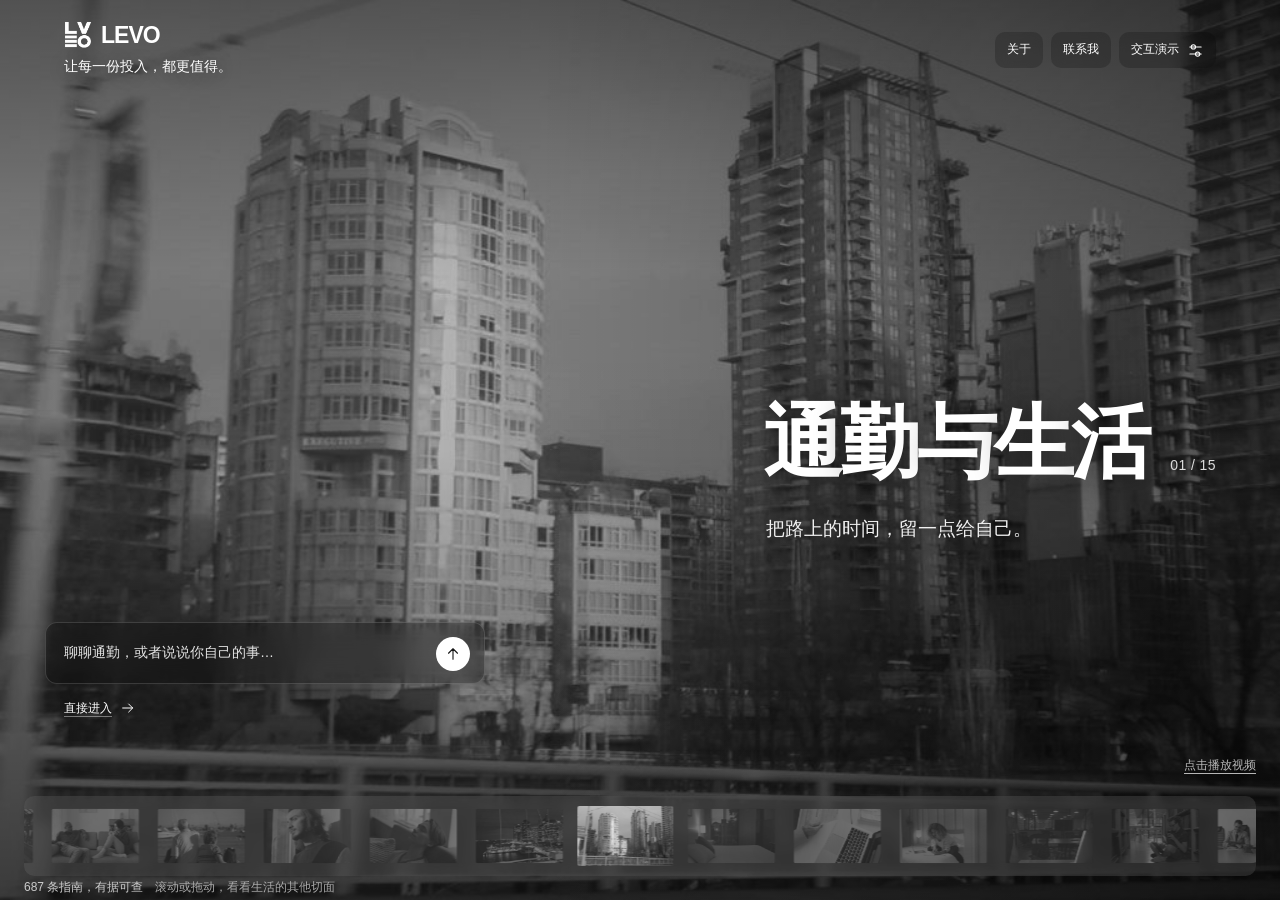
==== commit 923846e7: "Polish scene caption alignment and add staggered text entrance" ====
--- a/frontend/index.html
+++ b/frontend/index.html
@@ -11,12 +11,12 @@
   <link rel="stylesheet" href="decision-ledger.css?v=auto-text-17">
   <link rel="stylesheet" href="guide-detail.css">
   <link rel="stylesheet" href="guide-share.css">
-  <link rel="stylesheet" href="scene-landing.css?v=home-clean-13">
+  <link rel="stylesheet" href="scene-landing.css?v=split-text-16">
   <link rel="stylesheet" href="workspace-shell.css">
   <link rel="stylesheet" href="conversation-understanding.css">
   <link rel="stylesheet" href="conversation-library.css?v=scroll-reading-7">
   <link rel="stylesheet" href="chat-enhancements.css?v=scroll-reading-7">
-  <script type="module" src="app.mjs?v=auto-text-17"></script>
+  <script type="module" src="app.mjs?v=scene-split-18"></script>
 </head>
 <body>
 <a class="skip-link" href="#main">跳到主要内容</a>
--- a/frontend/scene-landing.css
+++ b/frontend/scene-landing.css
@@ -9,7 +9,8 @@
 .scene-nav nav{margin-left:auto;display:flex;align-items:center;gap:8px}.scene-nav .text-button,.scene-nav .mode-button{font-size:12px;min-height:36px;padding:8px 12px;background:#00000030;border:0;border-radius:10px;color:#fff;backdrop-filter:blur(7px)}.scene-nav .text-button:hover,.scene-nav .mode-button:hover{background:#00000055;text-decoration:none;opacity:1}.scene-nav .mode-button{gap:8px}.scene-nav .memory-count{background:#ffffff25;color:#fff;font-size:10px;min-width:17px;height:17px;margin-left:3px}
 .scene-stage{z-index:1;pointer-events:none;display:grid;grid-template-rows:minmax(0,1fr) auto;gap:32px;padding:132px var(--scene-gutter) 176px}.scene-open{z-index:0;pointer-events:auto;cursor:pointer;border:0;border-radius:0;background:none!important;color:inherit;transition:none;transform:none!important;opacity:1!important}.scene-open:focus-visible{outline:2px solid #fff;outline-offset:-12px}
 .scene-caption{position:relative;align-self:end;justify-self:end;margin-bottom:clamp(24px,5vh,60px);width:fit-content;max-width:min(920px,100%);pointer-events:none;text-align:left;text-shadow:0 2px 30px #00000070}
-.scene-title-line{display:flex;align-items:baseline;flex-wrap:wrap;column-gap:20px;row-gap:8px}.scene-caption h1{font:600 clamp(52px,6.25vw,96px)/1.16 var(--body);letter-spacing:-.04em;width:fit-content;max-width:100%;margin:0;text-wrap:balance}.scene-description{margin:24px 0 0;font-size:var(--scene-copy-size);line-height:1.65;color:#f3f3f3;text-wrap:pretty;max-width:34em}.scene-product-slogan{margin:0;text-align:left;font-size:14px;font-weight:400;line-height:1.65;color:#fff;text-shadow:0 2px 18px #00000070}
+/* Align the large CJK glyphs optically with the smaller description below. */
+.scene-title-line{display:flex;align-items:baseline;flex-wrap:wrap;column-gap:20px;row-gap:8px}.scene-caption h1{position:relative;left:-.035em;font:600 clamp(52px,6.25vw,96px)/1.16 var(--body);letter-spacing:-.04em;width:fit-content;max-width:100%;margin:0;text-wrap:balance}.scene-description{margin:24px 0 0;font-size:var(--scene-copy-size);line-height:1.65;color:#f3f3f3;text-wrap:pretty;max-width:34em}.scene-product-slogan{margin:0;text-align:left;font-size:14px;font-weight:400;line-height:1.65;color:#fff;text-shadow:0 2px 18px #00000070}
 .scene-context{display:flex;align-items:center;gap:10px;font-size:14px;line-height:1.5;color:#f3f3f3;white-space:nowrap}.scene-counter{font-variant-numeric:tabular-nums;letter-spacing:.03em;color:#dedede}
 .scene-conversation{position:relative;justify-self:start;margin-left:calc(-1 * (var(--scene-input-inset) + 1px));width:min(440px,100%);z-index:3;pointer-events:auto}.scene-product-slogan{pointer-events:none}.scene-input-surface{background:#00000040;backdrop-filter:blur(12px);border:1px solid #ffffff26;border-radius:12px;overflow:hidden}.scene-input-surface:focus-within{border-color:#ffffff8c;background:#00000055}.scene-form{position:relative;width:100%;padding:14px 14px 12px var(--scene-input-inset);display:flex;gap:14px;align-items:center}
 .scene-form textarea{display:block;flex:1;min-width:0;resize:none;background:none;color:#fff;border:0;outline:0;font-size:14px;line-height:1.8;min-height:28px;max-height:100px;padding:0}.scene-form textarea::placeholder{color:#e3e3e3;opacity:1}.scene-form textarea:focus{outline:0}.scene-form button{width:34px;height:34px;min-width:34px;display:grid;place-items:center;border-radius:50%;background:#fff;color:#171717}.scene-form button .icon{width:18px;height:18px}
@@ -29,3 +30,6 @@
 .scene-wordmark .brand-mark{filter:invert(1)}
 
 .scene-entry .icon{width:16px;height:16px}
+
+/* SplitText-style rise: character transforms leave the caption layout in place. */
+.scene-character{display:inline-block;white-space:pre;vertical-align:baseline}
